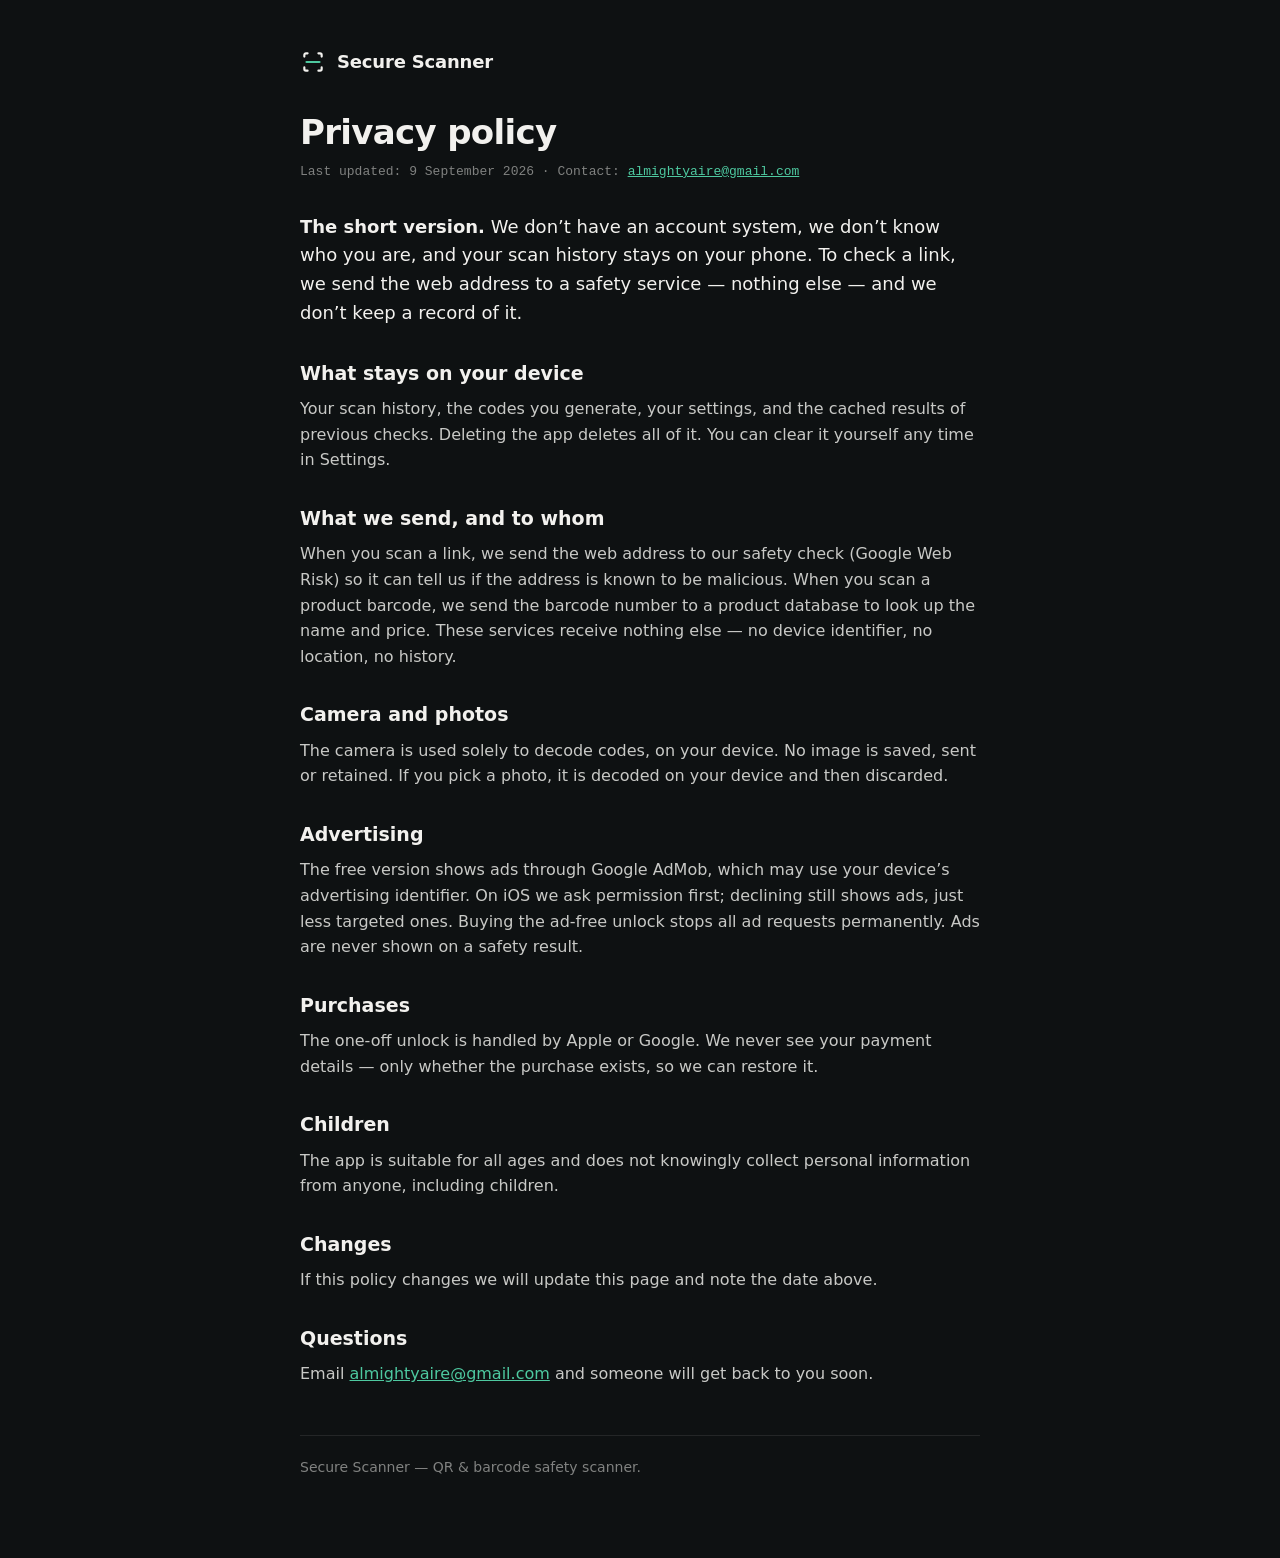
==== index.html @ 952aee45 "Add Secure Scanner privacy policy" ====
<!DOCTYPE html>
<html lang="en">
<head>
<meta charset="utf-8">
<meta name="viewport" content="width=device-width, initial-scale=1">
<title>Secure Scanner — Privacy Policy</title>
<meta name="description" content="Privacy policy for Secure Scanner, the QR & barcode safety scanner.">
<style>
  :root { color-scheme: dark; }
  * { margin: 0; padding: 0; box-sizing: border-box; }
  body {
    background: #0e1112; color: rgba(242,241,238,.82);
    font-family: 'DM Sans', -apple-system, BlinkMacSystemFont, system-ui, sans-serif;
    line-height: 1.6; padding: 48px 20px 80px; -webkit-font-smoothing: antialiased;
  }
  .wrap { max-width: 680px; margin: 0 auto; }
  .brand { display: flex; align-items: center; gap: 11px; margin-bottom: 36px; }
  .brand span { font-size: 18px; font-weight: 700; color: #f2f1ee; letter-spacing: -.01em; }
  h1 { font-size: 34px; line-height: 1.15; font-weight: 700; letter-spacing: -.02em; color: #f2f1ee; margin-bottom: 10px; }
  .meta { font-family: 'IBM Plex Mono', ui-monospace, monospace; font-size: 13px; color: rgba(242,241,238,.5); margin-bottom: 30px; }
  .lead { font-size: 18px; color: #f2f1ee; margin-bottom: 30px; }
  h2 { font-size: 19px; font-weight: 600; color: #f2f1ee; margin: 30px 0 8px; }
  p { font-size: 16px; margin-bottom: 6px; }
  a { color: #4ec9a0; }
  footer { margin-top: 48px; padding-top: 20px; border-top: 1px solid rgba(255,255,255,.09); font-size: 14px; color: rgba(242,241,238,.5); }
</style>
</head>
<body>
<div class="wrap">
  <div class="brand">
    <svg width="26" height="26" viewBox="0 0 24 24" fill="none" xmlns="http://www.w3.org/2000/svg" aria-hidden="true">
      <g stroke="#f2f1ee" stroke-width="2" stroke-linecap="round" stroke-linejoin="round">
        <path d="M7 4H5.5A1.5 1.5 0 0 0 4 5.5V7"/>
        <path d="M17 4h1.5A1.5 1.5 0 0 1 20 5.5V7"/>
        <path d="M7 20H5.5A1.5 1.5 0 0 1 4 18.5V17"/>
        <path d="M17 20h1.5A1.5 1.5 0 0 0 20 18.5V17"/>
      </g>
      <rect x="5" y="11" width="14" height="2" rx="1" fill="#4ec9a0"/>
    </svg>
    <span>Secure Scanner</span>
  </div>

  <h1>Privacy policy</h1>
  <div class="meta">Last updated: 9 September 2026 &middot; Contact: <a href="mailto:almightyaire@gmail.com">almightyaire@gmail.com</a></div>

  <p class="lead"><strong>The short version.</strong> We don’t have an account system, we don’t know who you are, and your scan history stays on your phone. To check a link, we send the web address to a safety service — nothing else — and we don’t keep a record of it.</p>

  <h2>What stays on your device</h2>
  <p>Your scan history, the codes you generate, your settings, and the cached results of previous checks. Deleting the app deletes all of it. You can clear it yourself any time in Settings.</p>

  <h2>What we send, and to whom</h2>
  <p>When you scan a link, we send the web address to our safety check (Google Web Risk) so it can tell us if the address is known to be malicious. When you scan a product barcode, we send the barcode number to a product database to look up the name and price. These services receive nothing else — no device identifier, no location, no history.</p>

  <h2>Camera and photos</h2>
  <p>The camera is used solely to decode codes, on your device. No image is saved, sent or retained. If you pick a photo, it is decoded on your device and then discarded.</p>

  <h2>Advertising</h2>
  <p>The free version shows ads through Google AdMob, which may use your device’s advertising identifier. On iOS we ask permission first; declining still shows ads, just less targeted ones. Buying the ad-free unlock stops all ad requests permanently. Ads are never shown on a safety result.</p>

  <h2>Purchases</h2>
  <p>The one-off unlock is handled by Apple or Google. We never see your payment details — only whether the purchase exists, so we can restore it.</p>

  <h2>Children</h2>
  <p>The app is suitable for all ages and does not knowingly collect personal information from anyone, including children.</p>

  <h2>Changes</h2>
  <p>If this policy changes we will update this page and note the date above.</p>

  <h2>Questions</h2>
  <p>Email <a href="mailto:almightyaire@gmail.com">almightyaire@gmail.com</a> and someone will get back to you soon.</p>

  <footer>Secure Scanner — QR &amp; barcode safety scanner.</footer>
</div>
</body>
</html>
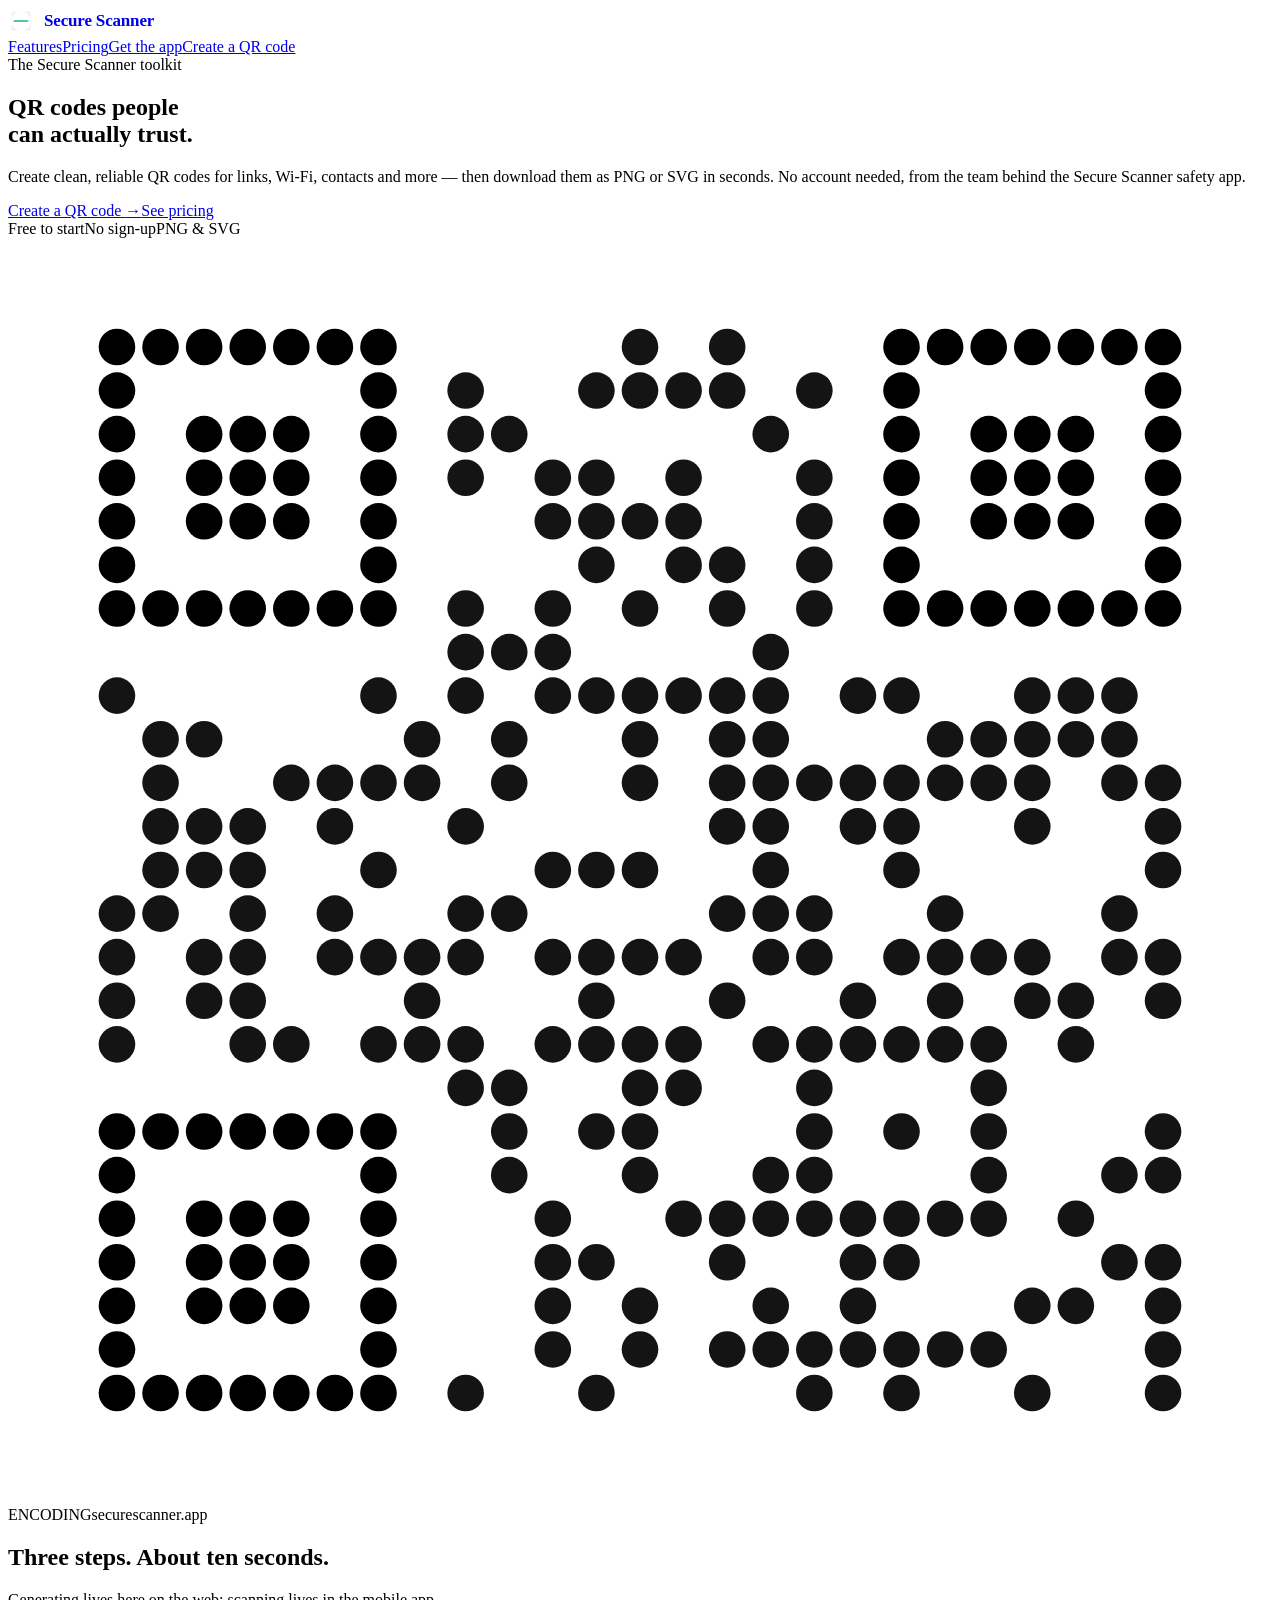
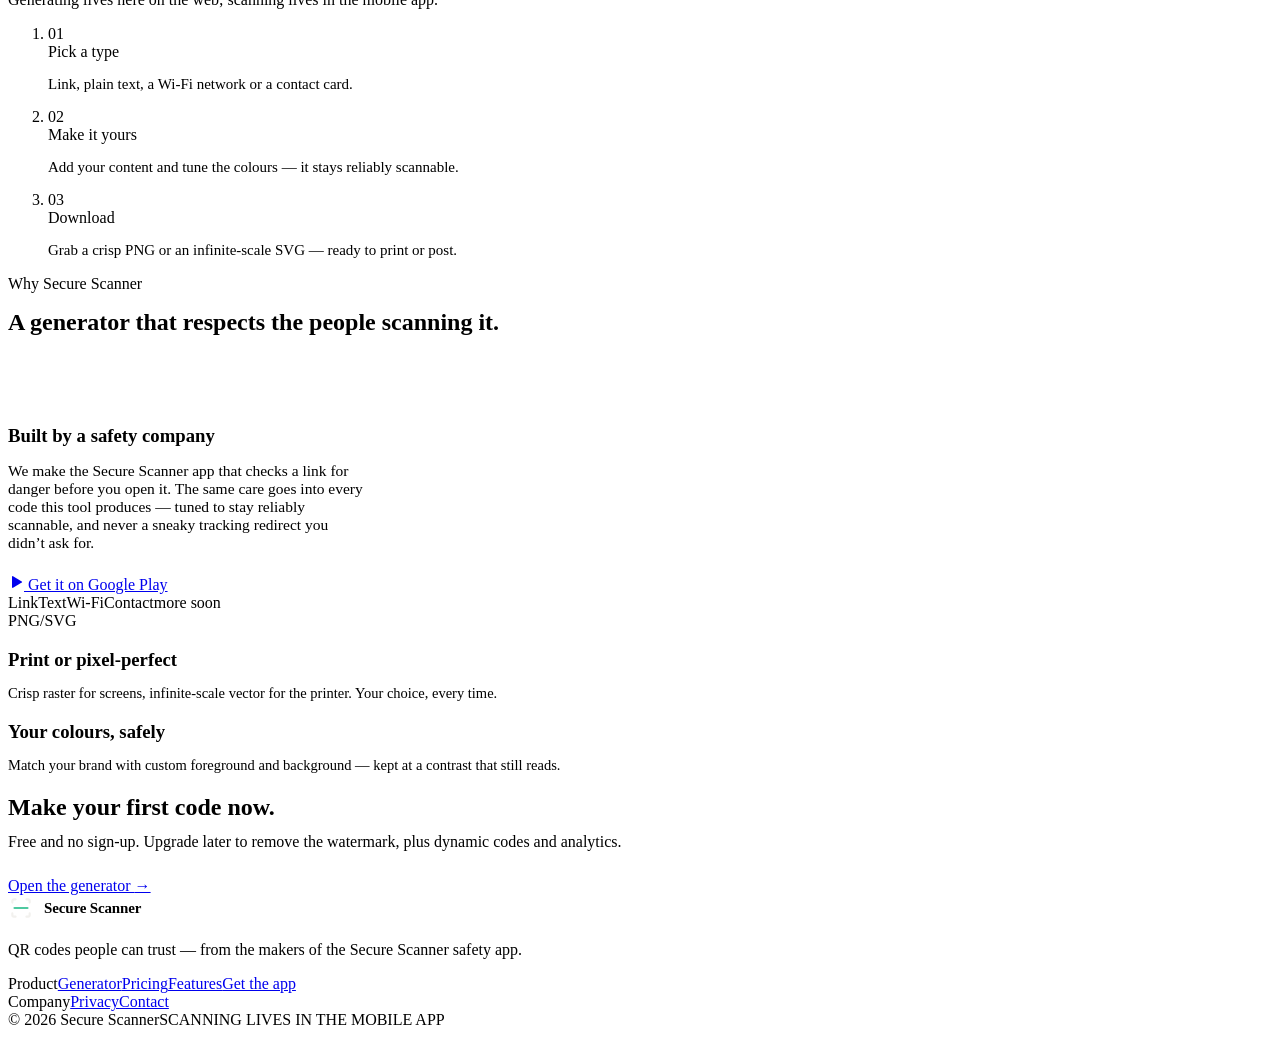
==== commit 18e9b7d7: "Publish full Secure Scanner website (static export) Replace the standalone privacy page with the com" ====
--- a/index.html
+++ b/index.html
@@ -1,75 +1 @@
-<!DOCTYPE html>
-<html lang="en">
-<head>
-<meta charset="utf-8">
-<meta name="viewport" content="width=device-width, initial-scale=1">
-<title>Secure Scanner — Privacy Policy</title>
-<meta name="description" content="Privacy policy for Secure Scanner, the QR & barcode safety scanner.">
-<style>
-  :root { color-scheme: dark; }
-  * { margin: 0; padding: 0; box-sizing: border-box; }
-  body {
-    background: #0e1112; color: rgba(242,241,238,.82);
-    font-family: 'DM Sans', -apple-system, BlinkMacSystemFont, system-ui, sans-serif;
-    line-height: 1.6; padding: 48px 20px 80px; -webkit-font-smoothing: antialiased;
-  }
-  .wrap { max-width: 680px; margin: 0 auto; }
-  .brand { display: flex; align-items: center; gap: 11px; margin-bottom: 36px; }
-  .brand span { font-size: 18px; font-weight: 700; color: #f2f1ee; letter-spacing: -.01em; }
-  h1 { font-size: 34px; line-height: 1.15; font-weight: 700; letter-spacing: -.02em; color: #f2f1ee; margin-bottom: 10px; }
-  .meta { font-family: 'IBM Plex Mono', ui-monospace, monospace; font-size: 13px; color: rgba(242,241,238,.5); margin-bottom: 30px; }
-  .lead { font-size: 18px; color: #f2f1ee; margin-bottom: 30px; }
-  h2 { font-size: 19px; font-weight: 600; color: #f2f1ee; margin: 30px 0 8px; }
-  p { font-size: 16px; margin-bottom: 6px; }
-  a { color: #4ec9a0; }
-  footer { margin-top: 48px; padding-top: 20px; border-top: 1px solid rgba(255,255,255,.09); font-size: 14px; color: rgba(242,241,238,.5); }
-</style>
-</head>
-<body>
-<div class="wrap">
-  <div class="brand">
-    <svg width="26" height="26" viewBox="0 0 24 24" fill="none" xmlns="http://www.w3.org/2000/svg" aria-hidden="true">
-      <g stroke="#f2f1ee" stroke-width="2" stroke-linecap="round" stroke-linejoin="round">
-        <path d="M7 4H5.5A1.5 1.5 0 0 0 4 5.5V7"/>
-        <path d="M17 4h1.5A1.5 1.5 0 0 1 20 5.5V7"/>
-        <path d="M7 20H5.5A1.5 1.5 0 0 1 4 18.5V17"/>
-        <path d="M17 20h1.5A1.5 1.5 0 0 0 20 18.5V17"/>
-      </g>
-      <rect x="5" y="11" width="14" height="2" rx="1" fill="#4ec9a0"/>
-    </svg>
-    <span>Secure Scanner</span>
-  </div>
-
-  <h1>Privacy policy</h1>
-  <div class="meta">Last updated: 9 September 2026 &middot; Contact: <a href="mailto:almightyaire@gmail.com">almightyaire@gmail.com</a></div>
-
-  <p class="lead"><strong>The short version.</strong> We don’t have an account system, we don’t know who you are, and your scan history stays on your phone. To check a link, we send the web address to a safety service — nothing else — and we don’t keep a record of it.</p>
-
-  <h2>What stays on your device</h2>
-  <p>Your scan history, the codes you generate, your settings, and the cached results of previous checks. Deleting the app deletes all of it. You can clear it yourself any time in Settings.</p>
-
-  <h2>What we send, and to whom</h2>
-  <p>When you scan a link, we send the web address to our safety check (Google Web Risk) so it can tell us if the address is known to be malicious. When you scan a product barcode, we send the barcode number to a product database to look up the name and price. These services receive nothing else — no device identifier, no location, no history.</p>
-
-  <h2>Camera and photos</h2>
-  <p>The camera is used solely to decode codes, on your device. No image is saved, sent or retained. If you pick a photo, it is decoded on your device and then discarded.</p>
-
-  <h2>Advertising</h2>
-  <p>The free version shows ads through Google AdMob, which may use your device’s advertising identifier. On iOS we ask permission first; declining still shows ads, just less targeted ones. Buying the ad-free unlock stops all ad requests permanently. Ads are never shown on a safety result.</p>
-
-  <h2>Purchases</h2>
-  <p>The one-off unlock is handled by Apple or Google. We never see your payment details — only whether the purchase exists, so we can restore it.</p>
-
-  <h2>Children</h2>
-  <p>The app is suitable for all ages and does not knowingly collect personal information from anyone, including children.</p>
-
-  <h2>Changes</h2>
-  <p>If this policy changes we will update this page and note the date above.</p>
-
-  <h2>Questions</h2>
-  <p>Email <a href="mailto:almightyaire@gmail.com">almightyaire@gmail.com</a> and someone will get back to you soon.</p>
-
-  <footer>Secure Scanner — QR &amp; barcode safety scanner.</footer>
-</div>
-</body>
-</html>
+<!DOCTYPE html><html lang="en" class="__variable_d3e2f3 __variable_ab2e12"><head><meta charSet="utf-8"/><meta name="viewport" content="width=device-width, initial-scale=1"/><link rel="stylesheet" href="/secure-scanner-privacy/_next/static/css/2fc686698ecc63a4.css" data-precedence="next"/><link rel="preload" as="script" fetchPriority="low" href="/secure-scanner-privacy/_next/static/chunks/webpack-8c12ec873137ebea.js"/><script src="/secure-scanner-privacy/_next/static/chunks/fd9d1056-5d0c434f4506d830.js" async=""></script><script src="/secure-scanner-privacy/_next/static/chunks/117-f3355f0479c23cf0.js" async=""></script><script src="/secure-scanner-privacy/_next/static/chunks/main-app-33239a7c46a7ca48.js" async=""></script><script src="/secure-scanner-privacy/_next/static/chunks/972-54ccbdcd9de72f52.js" async=""></script><script src="/secure-scanner-privacy/_next/static/chunks/819-8233069b095821a0.js" async=""></script><script src="/secure-scanner-privacy/_next/static/chunks/app/page-3e3e8247bf58218a.js" async=""></script><meta name="theme-color" content="#0e1112"/><title>Secure Scanner — QR codes people can trust</title><meta name="description" content="Create QR codes for links, Wi-Fi, contacts and more. Download as PNG or SVG. From the makers of the Secure Scanner safety app."/><meta property="og:title" content="Secure Scanner — QR code generator"/><meta property="og:description" content="Create clean, reliable QR codes in seconds. PNG &amp; SVG downloads."/><meta property="og:url" content="https://securescanner.app/"/><meta property="og:type" content="website"/><meta name="twitter:card" content="summary_large_image"/><meta name="twitter:title" content="Secure Scanner — QR code generator"/><meta name="twitter:description" content="Create clean, reliable QR codes in seconds. PNG &amp; SVG downloads."/><script src="/secure-scanner-privacy/_next/static/chunks/polyfills-42372ed130431b0a.js" noModule=""></script></head><body><header class="site-header"><div class="container site-header__bar"><a aria-label="Secure Scanner home" href="/secure-scanner-privacy/"><span style="display:inline-flex;align-items:center;gap:10px"><svg width="26" height="26" viewBox="0 0 24 24" fill="none" xmlns="http://www.w3.org/2000/svg" aria-hidden="true"><g stroke="#f2f1ee" stroke-width="2" stroke-linecap="round" stroke-linejoin="round"><path d="M7 4H5.5A1.5 1.5 0 0 0 4 5.5V7"></path><path d="M17 4h1.5A1.5 1.5 0 0 1 20 5.5V7"></path><path d="M7 20H5.5A1.5 1.5 0 0 1 4 18.5V17"></path><path d="M17 20h1.5A1.5 1.5 0 0 0 20 18.5V17"></path></g><rect x="5" y="11" width="14" height="2" rx="1" fill="#4ec9a0"></rect></svg><span style="font-size:17px;font-weight:700;letter-spacing:-0.01em;color:var(--text)">Secure Scanner</span></span></a><nav class="site-header__nav"><a class="nav-link" href="/secure-scanner-privacy/#features">Features</a><a class="nav-link" href="/secure-scanner-privacy/pricing/">Pricing</a><a class="nav-link" href="https://play.google.com/store/apps/details?id=app.securescanner&amp;referrer=utm_source%3Dwebsite%26utm_medium%3Dcta" target="_blank" rel="noreferrer">Get the app</a><a class="btn btn-primary site-header__cta" href="/secure-scanner-privacy/generate/">Create a QR code</a></nav></div></header><section class="hero"><div class="container hero__grid"><div class="hero__copy"><span class="kicker-line rise rise-1">The Secure Scanner toolkit</span><h1 class="display rise rise-2" style="margin:20px 0 20px">QR codes people<br/>can actually trust.</h1><p class="lead rise rise-3">Create clean, reliable QR codes for links, Wi-Fi, contacts and more — then download them as PNG or SVG in seconds. No account needed, from the team behind the Secure Scanner safety app.</p><div class="hero__cta rise rise-4"><a class="btn btn-primary btn-lg" href="/secure-scanner-privacy/generate/">Create a QR code <span class="btn-arrow">→</span></a><a class="btn btn-ghost btn-lg" href="/secure-scanner-privacy/pricing/">See pricing</a></div><div class="hero__trust rise rise-5"><span class="chip"><span class="dot"></span>Free to start</span><span class="chip"><span class="dot"></span>No sign-up</span><span class="chip"><span class="dot"></span>PNG &amp; SVG</span></div></div><div class="hero__art rise rise-3"><div class="hero-qr" aria-hidden="true"><div class="hero-qr__frame"><svg class="hero-qr__svg" viewBox="0 0 29 29" role="img" aria-label="A Secure Scanner QR code"><rect x="2.08" y="2.08" width="0.84" height="0.84" rx="0.5" fill="var(--accent)" opacity="1"></rect><rect x="3.08" y="2.08" width="0.84" height="0.84" rx="0.5" fill="var(--accent)" opacity="1"></rect><rect x="4.08" y="2.08" width="0.84" height="0.84" rx="0.5" fill="var(--accent)" opacity="1"></rect><rect x="5.08" y="2.08" width="0.84" height="0.84" rx="0.5" fill="var(--accent)" opacity="1"></rect><rect x="6.08" y="2.08" width="0.84" height="0.84" rx="0.5" fill="var(--accent)" opacity="1"></rect><rect x="7.08" y="2.08" width="0.84" height="0.84" rx="0.5" fill="var(--accent)" opacity="1"></rect><rect x="8.08" y="2.08" width="0.84" height="0.84" rx="0.5" fill="var(--accent)" opacity="1"></rect><rect x="14.08" y="2.08" width="0.84" height="0.84" rx="0.5" fill="var(--text)" opacity="0.92"></rect><rect x="16.08" y="2.08" width="0.84" height="0.84" rx="0.5" fill="var(--text)" opacity="0.92"></rect><rect x="20.08" y="2.08" width="0.84" height="0.84" rx="0.5" fill="var(--accent)" opacity="1"></rect><rect x="21.08" y="2.08" width="0.84" height="0.84" rx="0.5" fill="var(--accent)" opacity="1"></rect><rect x="22.08" y="2.08" width="0.84" height="0.84" rx="0.5" fill="var(--accent)" opacity="1"></rect><rect x="23.08" y="2.08" width="0.84" height="0.84" rx="0.5" fill="var(--accent)" opacity="1"></rect><rect x="24.08" y="2.08" width="0.84" height="0.84" rx="0.5" fill="var(--accent)" opacity="1"></rect><rect x="25.08" y="2.08" width="0.84" height="0.84" rx="0.5" fill="var(--accent)" opacity="1"></rect><rect x="26.08" y="2.08" width="0.84" height="0.84" rx="0.5" fill="var(--accent)" opacity="1"></rect><rect x="2.08" y="3.08" width="0.84" height="0.84" rx="0.5" fill="var(--accent)" opacity="1"></rect><rect x="8.08" y="3.08" width="0.84" height="0.84" rx="0.5" fill="var(--accent)" opacity="1"></rect><rect x="10.08" y="3.08" width="0.84" height="0.84" rx="0.5" fill="var(--text)" opacity="0.92"></rect><rect x="13.08" y="3.08" width="0.84" height="0.84" rx="0.5" fill="var(--text)" opacity="0.92"></rect><rect x="14.08" y="3.08" width="0.84" height="0.84" rx="0.5" fill="var(--text)" opacity="0.92"></rect><rect x="15.08" y="3.08" width="0.84" height="0.84" rx="0.5" fill="var(--text)" opacity="0.92"></rect><rect x="16.08" y="3.08" width="0.84" height="0.84" rx="0.5" fill="var(--text)" opacity="0.92"></rect><rect x="18.08" y="3.08" width="0.84" height="0.84" rx="0.5" fill="var(--text)" opacity="0.92"></rect><rect x="20.08" y="3.08" width="0.84" height="0.84" rx="0.5" fill="var(--accent)" opacity="1"></rect><rect x="26.08" y="3.08" width="0.84" height="0.84" rx="0.5" fill="var(--accent)" opacity="1"></rect><rect x="2.08" y="4.08" width="0.84" height="0.84" rx="0.5" fill="var(--accent)" opacity="1"></rect><rect x="4.08" y="4.08" width="0.84" height="0.84" rx="0.5" fill="var(--accent)" opacity="1"></rect><rect x="5.08" y="4.08" width="0.84" height="0.84" rx="0.5" fill="var(--accent)" opacity="1"></rect><rect x="6.08" y="4.08" width="0.84" height="0.84" rx="0.5" fill="var(--accent)" opacity="1"></rect><rect x="8.08" y="4.08" width="0.84" height="0.84" rx="0.5" fill="var(--accent)" opacity="1"></rect><rect x="10.08" y="4.08" width="0.84" height="0.84" rx="0.5" fill="var(--text)" opacity="0.92"></rect><rect x="11.08" y="4.08" width="0.84" height="0.84" rx="0.5" fill="var(--text)" opacity="0.92"></rect><rect x="17.08" y="4.08" width="0.84" height="0.84" rx="0.5" fill="var(--text)" opacity="0.92"></rect><rect x="20.08" y="4.08" width="0.84" height="0.84" rx="0.5" fill="var(--accent)" opacity="1"></rect><rect x="22.08" y="4.08" width="0.84" height="0.84" rx="0.5" fill="var(--accent)" opacity="1"></rect><rect x="23.08" y="4.08" width="0.84" height="0.84" rx="0.5" fill="var(--accent)" opacity="1"></rect><rect x="24.08" y="4.08" width="0.84" height="0.84" rx="0.5" fill="var(--accent)" opacity="1"></rect><rect x="26.08" y="4.08" width="0.84" height="0.84" rx="0.5" fill="var(--accent)" opacity="1"></rect><rect x="2.08" y="5.08" width="0.84" height="0.84" rx="0.5" fill="var(--accent)" opacity="1"></rect><rect x="4.08" y="5.08" width="0.84" height="0.84" rx="0.5" fill="var(--accent)" opacity="1"></rect><rect x="5.08" y="5.08" width="0.84" height="0.84" rx="0.5" fill="var(--accent)" opacity="1"></rect><rect x="6.08" y="5.08" width="0.84" height="0.84" rx="0.5" fill="var(--accent)" opacity="1"></rect><rect x="8.08" y="5.08" width="0.84" height="0.84" rx="0.5" fill="var(--accent)" opacity="1"></rect><rect x="10.08" y="5.08" width="0.84" height="0.84" rx="0.5" fill="var(--text)" opacity="0.92"></rect><rect x="12.08" y="5.08" width="0.84" height="0.84" rx="0.5" fill="var(--text)" opacity="0.92"></rect><rect x="13.08" y="5.08" width="0.84" height="0.84" rx="0.5" fill="var(--text)" opacity="0.92"></rect><rect x="15.08" y="5.08" width="0.84" height="0.84" rx="0.5" fill="var(--text)" opacity="0.92"></rect><rect x="18.08" y="5.08" width="0.84" height="0.84" rx="0.5" fill="var(--text)" opacity="0.92"></rect><rect x="20.08" y="5.08" width="0.84" height="0.84" rx="0.5" fill="var(--accent)" opacity="1"></rect><rect x="22.08" y="5.08" width="0.84" height="0.84" rx="0.5" fill="var(--accent)" opacity="1"></rect><rect x="23.08" y="5.08" width="0.84" height="0.84" rx="0.5" fill="var(--accent)" opacity="1"></rect><rect x="24.08" y="5.08" width="0.84" height="0.84" rx="0.5" fill="var(--accent)" opacity="1"></rect><rect x="26.08" y="5.08" width="0.84" height="0.84" rx="0.5" fill="var(--accent)" opacity="1"></rect><rect x="2.08" y="6.08" width="0.84" height="0.84" rx="0.5" fill="var(--accent)" opacity="1"></rect><rect x="4.08" y="6.08" width="0.84" height="0.84" rx="0.5" fill="var(--accent)" opacity="1"></rect><rect x="5.08" y="6.08" width="0.84" height="0.84" rx="0.5" fill="var(--accent)" opacity="1"></rect><rect x="6.08" y="6.08" width="0.84" height="0.84" rx="0.5" fill="var(--accent)" opacity="1"></rect><rect x="8.08" y="6.08" width="0.84" height="0.84" rx="0.5" fill="var(--accent)" opacity="1"></rect><rect x="12.08" y="6.08" width="0.84" height="0.84" rx="0.5" fill="var(--text)" opacity="0.92"></rect><rect x="13.08" y="6.08" width="0.84" height="0.84" rx="0.5" fill="var(--text)" opacity="0.92"></rect><rect x="14.08" y="6.08" width="0.84" height="0.84" rx="0.5" fill="var(--text)" opacity="0.92"></rect><rect x="15.08" y="6.08" width="0.84" height="0.84" rx="0.5" fill="var(--text)" opacity="0.92"></rect><rect x="18.08" y="6.08" width="0.84" height="0.84" rx="0.5" fill="var(--text)" opacity="0.92"></rect><rect x="20.08" y="6.08" width="0.84" height="0.84" rx="0.5" fill="var(--accent)" opacity="1"></rect><rect x="22.08" y="6.08" width="0.84" height="0.84" rx="0.5" fill="var(--accent)" opacity="1"></rect><rect x="23.08" y="6.08" width="0.84" height="0.84" rx="0.5" fill="var(--accent)" opacity="1"></rect><rect x="24.08" y="6.08" width="0.84" height="0.84" rx="0.5" fill="var(--accent)" opacity="1"></rect><rect x="26.08" y="6.08" width="0.84" height="0.84" rx="0.5" fill="var(--accent)" opacity="1"></rect><rect x="2.08" y="7.08" width="0.84" height="0.84" rx="0.5" fill="var(--accent)" opacity="1"></rect><rect x="8.08" y="7.08" width="0.84" height="0.84" rx="0.5" fill="var(--accent)" opacity="1"></rect><rect x="13.08" y="7.08" width="0.84" height="0.84" rx="0.5" fill="var(--text)" opacity="0.92"></rect><rect x="15.08" y="7.08" width="0.84" height="0.84" rx="0.5" fill="var(--text)" opacity="0.92"></rect><rect x="16.08" y="7.08" width="0.84" height="0.84" rx="0.5" fill="var(--text)" opacity="0.92"></rect><rect x="18.08" y="7.08" width="0.84" height="0.84" rx="0.5" fill="var(--text)" opacity="0.92"></rect><rect x="20.08" y="7.08" width="0.84" height="0.84" rx="0.5" fill="var(--accent)" opacity="1"></rect><rect x="26.08" y="7.08" width="0.84" height="0.84" rx="0.5" fill="var(--accent)" opacity="1"></rect><rect x="2.08" y="8.08" width="0.84" height="0.84" rx="0.5" fill="var(--accent)" opacity="1"></rect><rect x="3.08" y="8.08" width="0.84" height="0.84" rx="0.5" fill="var(--accent)" opacity="1"></rect><rect x="4.08" y="8.08" width="0.84" height="0.84" rx="0.5" fill="var(--accent)" opacity="1"></rect><rect x="5.08" y="8.08" width="0.84" height="0.84" rx="0.5" fill="var(--accent)" opacity="1"></rect><rect x="6.08" y="8.08" width="0.84" height="0.84" rx="0.5" fill="var(--accent)" opacity="1"></rect><rect x="7.08" y="8.08" width="0.84" height="0.84" rx="0.5" fill="var(--accent)" opacity="1"></rect><rect x="8.08" y="8.08" width="0.84" height="0.84" rx="0.5" fill="var(--accent)" opacity="1"></rect><rect x="10.08" y="8.08" width="0.84" height="0.84" rx="0.5" fill="var(--text)" opacity="0.92"></rect><rect x="12.08" y="8.08" width="0.84" height="0.84" rx="0.5" fill="var(--text)" opacity="0.92"></rect><rect x="14.08" y="8.08" width="0.84" height="0.84" rx="0.5" fill="var(--text)" opacity="0.92"></rect><rect x="16.08" y="8.08" width="0.84" height="0.84" rx="0.5" fill="var(--text)" opacity="0.92"></rect><rect x="18.08" y="8.08" width="0.84" height="0.84" rx="0.5" fill="var(--text)" opacity="0.92"></rect><rect x="20.08" y="8.08" width="0.84" height="0.84" rx="0.5" fill="var(--accent)" opacity="1"></rect><rect x="21.08" y="8.08" width="0.84" height="0.84" rx="0.5" fill="var(--accent)" opacity="1"></rect><rect x="22.08" y="8.08" width="0.84" height="0.84" rx="0.5" fill="var(--accent)" opacity="1"></rect><rect x="23.08" y="8.08" width="0.84" height="0.84" rx="0.5" fill="var(--accent)" opacity="1"></rect><rect x="24.08" y="8.08" width="0.84" height="0.84" rx="0.5" fill="var(--accent)" opacity="1"></rect><rect x="25.08" y="8.08" width="0.84" height="0.84" rx="0.5" fill="var(--accent)" opacity="1"></rect><rect x="26.08" y="8.08" width="0.84" height="0.84" rx="0.5" fill="var(--accent)" opacity="1"></rect><rect x="10.08" y="9.08" width="0.84" height="0.84" rx="0.5" fill="var(--text)" opacity="0.92"></rect><rect x="11.08" y="9.08" width="0.84" height="0.84" rx="0.5" fill="var(--text)" opacity="0.92"></rect><rect x="12.08" y="9.08" width="0.84" height="0.84" rx="0.5" fill="var(--text)" opacity="0.92"></rect><rect x="17.08" y="9.08" width="0.84" height="0.84" rx="0.5" fill="var(--text)" opacity="0.92"></rect><rect x="2.08" y="10.08" width="0.84" height="0.84" rx="0.5" fill="var(--text)" opacity="0.92"></rect><rect x="8.08" y="10.08" width="0.84" height="0.84" rx="0.5" fill="var(--text)" opacity="0.92"></rect><rect x="10.08" y="10.08" width="0.84" height="0.84" rx="0.5" fill="var(--text)" opacity="0.92"></rect><rect x="12.08" y="10.08" width="0.84" height="0.84" rx="0.5" fill="var(--text)" opacity="0.92"></rect><rect x="13.08" y="10.08" width="0.84" height="0.84" rx="0.5" fill="var(--text)" opacity="0.92"></rect><rect x="14.08" y="10.08" width="0.84" height="0.84" rx="0.5" fill="var(--text)" opacity="0.92"></rect><rect x="15.08" y="10.08" width="0.84" height="0.84" rx="0.5" fill="var(--text)" opacity="0.92"></rect><rect x="16.08" y="10.08" width="0.84" height="0.84" rx="0.5" fill="var(--text)" opacity="0.92"></rect><rect x="17.08" y="10.08" width="0.84" height="0.84" rx="0.5" fill="var(--text)" opacity="0.92"></rect><rect x="19.08" y="10.08" width="0.84" height="0.84" rx="0.5" fill="var(--text)" opacity="0.92"></rect><rect x="20.08" y="10.08" width="0.84" height="0.84" rx="0.5" fill="var(--text)" opacity="0.92"></rect><rect x="23.08" y="10.08" width="0.84" height="0.84" rx="0.5" fill="var(--text)" opacity="0.92"></rect><rect x="24.08" y="10.08" width="0.84" height="0.84" rx="0.5" fill="var(--text)" opacity="0.92"></rect><rect x="25.08" y="10.08" width="0.84" height="0.84" rx="0.5" fill="var(--text)" opacity="0.92"></rect><rect x="3.08" y="11.08" width="0.84" height="0.84" rx="0.5" fill="var(--text)" opacity="0.92"></rect><rect x="4.08" y="11.08" width="0.84" height="0.84" rx="0.5" fill="var(--text)" opacity="0.92"></rect><rect x="9.08" y="11.08" width="0.84" height="0.84" rx="0.5" fill="var(--text)" opacity="0.92"></rect><rect x="11.08" y="11.08" width="0.84" height="0.84" rx="0.5" fill="var(--text)" opacity="0.92"></rect><rect x="14.08" y="11.08" width="0.84" height="0.84" rx="0.5" fill="var(--text)" opacity="0.92"></rect><rect x="16.08" y="11.08" width="0.84" height="0.84" rx="0.5" fill="var(--text)" opacity="0.92"></rect><rect x="17.08" y="11.08" width="0.84" height="0.84" rx="0.5" fill="var(--text)" opacity="0.92"></rect><rect x="21.08" y="11.08" width="0.84" height="0.84" rx="0.5" fill="var(--text)" opacity="0.92"></rect><rect x="22.08" y="11.08" width="0.84" height="0.84" rx="0.5" fill="var(--text)" opacity="0.92"></rect><rect x="23.08" y="11.08" width="0.84" height="0.84" rx="0.5" fill="var(--text)" opacity="0.92"></rect><rect x="24.08" y="11.08" width="0.84" height="0.84" rx="0.5" fill="var(--text)" opacity="0.92"></rect><rect x="25.08" y="11.08" width="0.84" height="0.84" rx="0.5" fill="var(--text)" opacity="0.92"></rect><rect x="3.08" y="12.08" width="0.84" height="0.84" rx="0.5" fill="var(--text)" opacity="0.92"></rect><rect x="6.08" y="12.08" width="0.84" height="0.84" rx="0.5" fill="var(--text)" opacity="0.92"></rect><rect x="7.08" y="12.08" width="0.84" height="0.84" rx="0.5" fill="var(--text)" opacity="0.92"></rect><rect x="8.08" y="12.08" width="0.84" height="0.84" rx="0.5" fill="var(--text)" opacity="0.92"></rect><rect x="9.08" y="12.08" width="0.84" height="0.84" rx="0.5" fill="var(--text)" opacity="0.92"></rect><rect x="11.08" y="12.08" width="0.84" height="0.84" rx="0.5" fill="var(--text)" opacity="0.92"></rect><rect x="14.08" y="12.08" width="0.84" height="0.84" rx="0.5" fill="var(--text)" opacity="0.92"></rect><rect x="16.08" y="12.08" width="0.84" height="0.84" rx="0.5" fill="var(--text)" opacity="0.92"></rect><rect x="17.08" y="12.08" width="0.84" height="0.84" rx="0.5" fill="var(--text)" opacity="0.92"></rect><rect x="18.08" y="12.08" width="0.84" height="0.84" rx="0.5" fill="var(--text)" opacity="0.92"></rect><rect x="19.08" y="12.08" width="0.84" height="0.84" rx="0.5" fill="var(--text)" opacity="0.92"></rect><rect x="20.08" y="12.08" width="0.84" height="0.84" rx="0.5" fill="var(--text)" opacity="0.92"></rect><rect x="21.08" y="12.08" width="0.84" height="0.84" rx="0.5" fill="var(--text)" opacity="0.92"></rect><rect x="22.08" y="12.08" width="0.84" height="0.84" rx="0.5" fill="var(--text)" opacity="0.92"></rect><rect x="23.08" y="12.08" width="0.84" height="0.84" rx="0.5" fill="var(--text)" opacity="0.92"></rect><rect x="25.08" y="12.08" width="0.84" height="0.84" rx="0.5" fill="var(--text)" opacity="0.92"></rect><rect x="26.08" y="12.08" width="0.84" height="0.84" rx="0.5" fill="var(--text)" opacity="0.92"></rect><rect x="3.08" y="13.08" width="0.84" height="0.84" rx="0.5" fill="var(--text)" opacity="0.92"></rect><rect x="4.08" y="13.08" width="0.84" height="0.84" rx="0.5" fill="var(--text)" opacity="0.92"></rect><rect x="5.08" y="13.08" width="0.84" height="0.84" rx="0.5" fill="var(--text)" opacity="0.92"></rect><rect x="7.08" y="13.08" width="0.84" height="0.84" rx="0.5" fill="var(--text)" opacity="0.92"></rect><rect x="10.08" y="13.08" width="0.84" height="0.84" rx="0.5" fill="var(--text)" opacity="0.92"></rect><rect x="16.08" y="13.08" width="0.84" height="0.84" rx="0.5" fill="var(--text)" opacity="0.92"></rect><rect x="17.08" y="13.08" width="0.84" height="0.84" rx="0.5" fill="var(--text)" opacity="0.92"></rect><rect x="19.08" y="13.08" width="0.84" height="0.84" rx="0.5" fill="var(--text)" opacity="0.92"></rect><rect x="20.08" y="13.08" width="0.84" height="0.84" rx="0.5" fill="var(--text)" opacity="0.92"></rect><rect x="23.08" y="13.08" width="0.84" height="0.84" rx="0.5" fill="var(--text)" opacity="0.92"></rect><rect x="26.08" y="13.08" width="0.84" height="0.84" rx="0.5" fill="var(--text)" opacity="0.92"></rect><rect x="3.08" y="14.08" width="0.84" height="0.84" rx="0.5" fill="var(--text)" opacity="0.92"></rect><rect x="4.08" y="14.08" width="0.84" height="0.84" rx="0.5" fill="var(--text)" opacity="0.92"></rect><rect x="5.08" y="14.08" width="0.84" height="0.84" rx="0.5" fill="var(--text)" opacity="0.92"></rect><rect x="8.08" y="14.08" width="0.84" height="0.84" rx="0.5" fill="var(--text)" opacity="0.92"></rect><rect x="12.08" y="14.08" width="0.84" height="0.84" rx="0.5" fill="var(--text)" opacity="0.92"></rect><rect x="13.08" y="14.08" width="0.84" height="0.84" rx="0.5" fill="var(--text)" opacity="0.92"></rect><rect x="14.08" y="14.08" width="0.84" height="0.84" rx="0.5" fill="var(--text)" opacity="0.92"></rect><rect x="17.08" y="14.08" width="0.84" height="0.84" rx="0.5" fill="var(--text)" opacity="0.92"></rect><rect x="20.08" y="14.08" width="0.84" height="0.84" rx="0.5" fill="var(--text)" opacity="0.92"></rect><rect x="26.08" y="14.08" width="0.84" height="0.84" rx="0.5" fill="var(--text)" opacity="0.92"></rect><rect x="2.08" y="15.08" width="0.84" height="0.84" rx="0.5" fill="var(--text)" opacity="0.92"></rect><rect x="3.08" y="15.08" width="0.84" height="0.84" rx="0.5" fill="var(--text)" opacity="0.92"></rect><rect x="5.08" y="15.08" width="0.84" height="0.84" rx="0.5" fill="var(--text)" opacity="0.92"></rect><rect x="7.08" y="15.08" width="0.84" height="0.84" rx="0.5" fill="var(--text)" opacity="0.92"></rect><rect x="10.08" y="15.08" width="0.84" height="0.84" rx="0.5" fill="var(--text)" opacity="0.92"></rect><rect x="11.08" y="15.08" width="0.84" height="0.84" rx="0.5" fill="var(--text)" opacity="0.92"></rect><rect x="16.08" y="15.08" width="0.84" height="0.84" rx="0.5" fill="var(--text)" opacity="0.92"></rect><rect x="17.08" y="15.08" width="0.84" height="0.84" rx="0.5" fill="var(--text)" opacity="0.92"></rect><rect x="18.08" y="15.08" width="0.84" height="0.84" rx="0.5" fill="var(--text)" opacity="0.92"></rect><rect x="21.08" y="15.08" width="0.84" height="0.84" rx="0.5" fill="var(--text)" opacity="0.92"></rect><rect x="25.08" y="15.08" width="0.84" height="0.84" rx="0.5" fill="var(--text)" opacity="0.92"></rect><rect x="2.08" y="16.08" width="0.84" height="0.84" rx="0.5" fill="var(--text)" opacity="0.92"></rect><rect x="4.08" y="16.08" width="0.84" height="0.84" rx="0.5" fill="var(--text)" opacity="0.92"></rect><rect x="5.08" y="16.08" width="0.84" height="0.84" rx="0.5" fill="var(--text)" opacity="0.92"></rect><rect x="7.08" y="16.08" width="0.84" height="0.84" rx="0.5" fill="var(--text)" opacity="0.92"></rect><rect x="8.08" y="16.08" width="0.84" height="0.84" rx="0.5" fill="var(--text)" opacity="0.92"></rect><rect x="9.08" y="16.08" width="0.84" height="0.84" rx="0.5" fill="var(--text)" opacity="0.92"></rect><rect x="10.08" y="16.08" width="0.84" height="0.84" rx="0.5" fill="var(--text)" opacity="0.92"></rect><rect x="12.08" y="16.08" width="0.84" height="0.84" rx="0.5" fill="var(--text)" opacity="0.92"></rect><rect x="13.08" y="16.08" width="0.84" height="0.84" rx="0.5" fill="var(--text)" opacity="0.92"></rect><rect x="14.08" y="16.08" width="0.84" height="0.84" rx="0.5" fill="var(--text)" opacity="0.92"></rect><rect x="15.08" y="16.08" width="0.84" height="0.84" rx="0.5" fill="var(--text)" opacity="0.92"></rect><rect x="17.08" y="16.08" width="0.84" height="0.84" rx="0.5" fill="var(--text)" opacity="0.92"></rect><rect x="18.08" y="16.08" width="0.84" height="0.84" rx="0.5" fill="var(--text)" opacity="0.92"></rect><rect x="20.08" y="16.08" width="0.84" height="0.84" rx="0.5" fill="var(--text)" opacity="0.92"></rect><rect x="21.08" y="16.08" width="0.84" height="0.84" rx="0.5" fill="var(--text)" opacity="0.92"></rect><rect x="22.08" y="16.08" width="0.84" height="0.84" rx="0.5" fill="var(--text)" opacity="0.92"></rect><rect x="23.08" y="16.08" width="0.84" height="0.84" rx="0.5" fill="var(--text)" opacity="0.92"></rect><rect x="25.08" y="16.08" width="0.84" height="0.84" rx="0.5" fill="var(--text)" opacity="0.92"></rect><rect x="26.08" y="16.08" width="0.84" height="0.84" rx="0.5" fill="var(--text)" opacity="0.92"></rect><rect x="2.08" y="17.08" width="0.84" height="0.84" rx="0.5" fill="var(--text)" opacity="0.92"></rect><rect x="4.08" y="17.08" width="0.84" height="0.84" rx="0.5" fill="var(--text)" opacity="0.92"></rect><rect x="5.08" y="17.08" width="0.84" height="0.84" rx="0.5" fill="var(--text)" opacity="0.92"></rect><rect x="9.08" y="17.08" width="0.84" height="0.84" rx="0.5" fill="var(--text)" opacity="0.92"></rect><rect x="13.08" y="17.08" width="0.84" height="0.84" rx="0.5" fill="var(--text)" opacity="0.92"></rect><rect x="16.08" y="17.08" width="0.84" height="0.84" rx="0.5" fill="var(--text)" opacity="0.92"></rect><rect x="19.08" y="17.08" width="0.84" height="0.84" rx="0.5" fill="var(--text)" opacity="0.92"></rect><rect x="21.08" y="17.08" width="0.84" height="0.84" rx="0.5" fill="var(--text)" opacity="0.92"></rect><rect x="23.08" y="17.08" width="0.84" height="0.84" rx="0.5" fill="var(--text)" opacity="0.92"></rect><rect x="24.08" y="17.08" width="0.84" height="0.84" rx="0.5" fill="var(--text)" opacity="0.92"></rect><rect x="26.08" y="17.08" width="0.84" height="0.84" rx="0.5" fill="var(--text)" opacity="0.92"></rect><rect x="2.08" y="18.08" width="0.84" height="0.84" rx="0.5" fill="var(--text)" opacity="0.92"></rect><rect x="5.08" y="18.08" width="0.84" height="0.84" rx="0.5" fill="var(--text)" opacity="0.92"></rect><rect x="6.08" y="18.08" width="0.84" height="0.84" rx="0.5" fill="var(--text)" opacity="0.92"></rect><rect x="8.08" y="18.08" width="0.84" height="0.84" rx="0.5" fill="var(--text)" opacity="0.92"></rect><rect x="9.08" y="18.08" width="0.84" height="0.84" rx="0.5" fill="var(--text)" opacity="0.92"></rect><rect x="10.08" y="18.08" width="0.84" height="0.84" rx="0.5" fill="var(--text)" opacity="0.92"></rect><rect x="12.08" y="18.08" width="0.84" height="0.84" rx="0.5" fill="var(--text)" opacity="0.92"></rect><rect x="13.08" y="18.08" width="0.84" height="0.84" rx="0.5" fill="var(--text)" opacity="0.92"></rect><rect x="14.08" y="18.08" width="0.84" height="0.84" rx="0.5" fill="var(--text)" opacity="0.92"></rect><rect x="15.08" y="18.08" width="0.84" height="0.84" rx="0.5" fill="var(--text)" opacity="0.92"></rect><rect x="17.08" y="18.08" width="0.84" height="0.84" rx="0.5" fill="var(--text)" opacity="0.92"></rect><rect x="18.08" y="18.08" width="0.84" height="0.84" rx="0.5" fill="var(--text)" opacity="0.92"></rect><rect x="19.08" y="18.08" width="0.84" height="0.84" rx="0.5" fill="var(--text)" opacity="0.92"></rect><rect x="20.08" y="18.08" width="0.84" height="0.84" rx="0.5" fill="var(--text)" opacity="0.92"></rect><rect x="21.08" y="18.08" width="0.84" height="0.84" rx="0.5" fill="var(--text)" opacity="0.92"></rect><rect x="22.08" y="18.08" width="0.84" height="0.84" rx="0.5" fill="var(--text)" opacity="0.92"></rect><rect x="24.08" y="18.08" width="0.84" height="0.84" rx="0.5" fill="var(--text)" opacity="0.92"></rect><rect x="10.08" y="19.08" width="0.84" height="0.84" rx="0.5" fill="var(--text)" opacity="0.92"></rect><rect x="11.08" y="19.08" width="0.84" height="0.84" rx="0.5" fill="var(--text)" opacity="0.92"></rect><rect x="14.08" y="19.08" width="0.84" height="0.84" rx="0.5" fill="var(--text)" opacity="0.92"></rect><rect x="15.08" y="19.08" width="0.84" height="0.84" rx="0.5" fill="var(--text)" opacity="0.92"></rect><rect x="18.08" y="19.08" width="0.84" height="0.84" rx="0.5" fill="var(--text)" opacity="0.92"></rect><rect x="22.08" y="19.08" width="0.84" height="0.84" rx="0.5" fill="var(--text)" opacity="0.92"></rect><rect x="2.08" y="20.08" width="0.84" height="0.84" rx="0.5" fill="var(--accent)" opacity="1"></rect><rect x="3.08" y="20.08" width="0.84" height="0.84" rx="0.5" fill="var(--accent)" opacity="1"></rect><rect x="4.08" y="20.08" width="0.84" height="0.84" rx="0.5" fill="var(--accent)" opacity="1"></rect><rect x="5.08" y="20.08" width="0.84" height="0.84" rx="0.5" fill="var(--accent)" opacity="1"></rect><rect x="6.08" y="20.08" width="0.84" height="0.84" rx="0.5" fill="var(--accent)" opacity="1"></rect><rect x="7.08" y="20.08" width="0.84" height="0.84" rx="0.5" fill="var(--accent)" opacity="1"></rect><rect x="8.08" y="20.08" width="0.84" height="0.84" rx="0.5" fill="var(--accent)" opacity="1"></rect><rect x="11.08" y="20.08" width="0.84" height="0.84" rx="0.5" fill="var(--text)" opacity="0.92"></rect><rect x="13.08" y="20.08" width="0.84" height="0.84" rx="0.5" fill="var(--text)" opacity="0.92"></rect><rect x="14.08" y="20.08" width="0.84" height="0.84" rx="0.5" fill="var(--text)" opacity="0.92"></rect><rect x="18.08" y="20.08" width="0.84" height="0.84" rx="0.5" fill="var(--text)" opacity="0.92"></rect><rect x="20.08" y="20.08" width="0.84" height="0.84" rx="0.5" fill="var(--text)" opacity="0.92"></rect><rect x="22.08" y="20.08" width="0.84" height="0.84" rx="0.5" fill="var(--text)" opacity="0.92"></rect><rect x="26.08" y="20.08" width="0.84" height="0.84" rx="0.5" fill="var(--text)" opacity="0.92"></rect><rect x="2.08" y="21.08" width="0.84" height="0.84" rx="0.5" fill="var(--accent)" opacity="1"></rect><rect x="8.08" y="21.08" width="0.84" height="0.84" rx="0.5" fill="var(--accent)" opacity="1"></rect><rect x="11.08" y="21.08" width="0.84" height="0.84" rx="0.5" fill="var(--text)" opacity="0.92"></rect><rect x="14.08" y="21.08" width="0.84" height="0.84" rx="0.5" fill="var(--text)" opacity="0.92"></rect><rect x="17.08" y="21.08" width="0.84" height="0.84" rx="0.5" fill="var(--text)" opacity="0.92"></rect><rect x="18.08" y="21.08" width="0.84" height="0.84" rx="0.5" fill="var(--text)" opacity="0.92"></rect><rect x="22.08" y="21.08" width="0.84" height="0.84" rx="0.5" fill="var(--text)" opacity="0.92"></rect><rect x="25.08" y="21.08" width="0.84" height="0.84" rx="0.5" fill="var(--text)" opacity="0.92"></rect><rect x="26.08" y="21.08" width="0.84" height="0.84" rx="0.5" fill="var(--text)" opacity="0.92"></rect><rect x="2.08" y="22.08" width="0.84" height="0.84" rx="0.5" fill="var(--accent)" opacity="1"></rect><rect x="4.08" y="22.08" width="0.84" height="0.84" rx="0.5" fill="var(--accent)" opacity="1"></rect><rect x="5.08" y="22.08" width="0.84" height="0.84" rx="0.5" fill="var(--accent)" opacity="1"></rect><rect x="6.08" y="22.08" width="0.84" height="0.84" rx="0.5" fill="var(--accent)" opacity="1"></rect><rect x="8.08" y="22.08" width="0.84" height="0.84" rx="0.5" fill="var(--accent)" opacity="1"></rect><rect x="12.08" y="22.08" width="0.84" height="0.84" rx="0.5" fill="var(--text)" opacity="0.92"></rect><rect x="15.08" y="22.08" width="0.84" height="0.84" rx="0.5" fill="var(--text)" opacity="0.92"></rect><rect x="16.08" y="22.08" width="0.84" height="0.84" rx="0.5" fill="var(--text)" opacity="0.92"></rect><rect x="17.08" y="22.08" width="0.84" height="0.84" rx="0.5" fill="var(--text)" opacity="0.92"></rect><rect x="18.08" y="22.08" width="0.84" height="0.84" rx="0.5" fill="var(--text)" opacity="0.92"></rect><rect x="19.08" y="22.08" width="0.84" height="0.84" rx="0.5" fill="var(--text)" opacity="0.92"></rect><rect x="20.08" y="22.08" width="0.84" height="0.84" rx="0.5" fill="var(--text)" opacity="0.92"></rect><rect x="21.08" y="22.08" width="0.84" height="0.84" rx="0.5" fill="var(--text)" opacity="0.92"></rect><rect x="22.08" y="22.08" width="0.84" height="0.84" rx="0.5" fill="var(--text)" opacity="0.92"></rect><rect x="24.08" y="22.08" width="0.84" height="0.84" rx="0.5" fill="var(--text)" opacity="0.92"></rect><rect x="2.08" y="23.08" width="0.84" height="0.84" rx="0.5" fill="var(--accent)" opacity="1"></rect><rect x="4.08" y="23.08" width="0.84" height="0.84" rx="0.5" fill="var(--accent)" opacity="1"></rect><rect x="5.08" y="23.08" width="0.84" height="0.84" rx="0.5" fill="var(--accent)" opacity="1"></rect><rect x="6.08" y="23.08" width="0.84" height="0.84" rx="0.5" fill="var(--accent)" opacity="1"></rect><rect x="8.08" y="23.08" width="0.84" height="0.84" rx="0.5" fill="var(--accent)" opacity="1"></rect><rect x="12.08" y="23.08" width="0.84" height="0.84" rx="0.5" fill="var(--text)" opacity="0.92"></rect><rect x="13.08" y="23.08" width="0.84" height="0.84" rx="0.5" fill="var(--text)" opacity="0.92"></rect><rect x="16.08" y="23.08" width="0.84" height="0.84" rx="0.5" fill="var(--text)" opacity="0.92"></rect><rect x="19.08" y="23.08" width="0.84" height="0.84" rx="0.5" fill="var(--text)" opacity="0.92"></rect><rect x="20.08" y="23.08" width="0.84" height="0.84" rx="0.5" fill="var(--text)" opacity="0.92"></rect><rect x="25.08" y="23.08" width="0.84" height="0.84" rx="0.5" fill="var(--text)" opacity="0.92"></rect><rect x="26.08" y="23.08" width="0.84" height="0.84" rx="0.5" fill="var(--text)" opacity="0.92"></rect><rect x="2.08" y="24.08" width="0.84" height="0.84" rx="0.5" fill="var(--accent)" opacity="1"></rect><rect x="4.08" y="24.08" width="0.84" height="0.84" rx="0.5" fill="var(--accent)" opacity="1"></rect><rect x="5.08" y="24.08" width="0.84" height="0.84" rx="0.5" fill="var(--accent)" opacity="1"></rect><rect x="6.08" y="24.08" width="0.84" height="0.84" rx="0.5" fill="var(--accent)" opacity="1"></rect><rect x="8.08" y="24.08" width="0.84" height="0.84" rx="0.5" fill="var(--accent)" opacity="1"></rect><rect x="12.08" y="24.08" width="0.84" height="0.84" rx="0.5" fill="var(--text)" opacity="0.92"></rect><rect x="14.08" y="24.08" width="0.84" height="0.84" rx="0.5" fill="var(--text)" opacity="0.92"></rect><rect x="17.08" y="24.08" width="0.84" height="0.84" rx="0.5" fill="var(--text)" opacity="0.92"></rect><rect x="19.08" y="24.08" width="0.84" height="0.84" rx="0.5" fill="var(--text)" opacity="0.92"></rect><rect x="23.08" y="24.08" width="0.84" height="0.84" rx="0.5" fill="var(--text)" opacity="0.92"></rect><rect x="24.08" y="24.08" width="0.84" height="0.84" rx="0.5" fill="var(--text)" opacity="0.92"></rect><rect x="26.08" y="24.08" width="0.84" height="0.84" rx="0.5" fill="var(--text)" opacity="0.92"></rect><rect x="2.08" y="25.08" width="0.84" height="0.84" rx="0.5" fill="var(--accent)" opacity="1"></rect><rect x="8.08" y="25.08" width="0.84" height="0.84" rx="0.5" fill="var(--accent)" opacity="1"></rect><rect x="12.08" y="25.08" width="0.84" height="0.84" rx="0.5" fill="var(--text)" opacity="0.92"></rect><rect x="14.08" y="25.08" width="0.84" height="0.84" rx="0.5" fill="var(--text)" opacity="0.92"></rect><rect x="16.08" y="25.08" width="0.84" height="0.84" rx="0.5" fill="var(--text)" opacity="0.92"></rect><rect x="17.08" y="25.08" width="0.84" height="0.84" rx="0.5" fill="var(--text)" opacity="0.92"></rect><rect x="18.08" y="25.08" width="0.84" height="0.84" rx="0.5" fill="var(--text)" opacity="0.92"></rect><rect x="19.08" y="25.08" width="0.84" height="0.84" rx="0.5" fill="var(--text)" opacity="0.92"></rect><rect x="20.08" y="25.08" width="0.84" height="0.84" rx="0.5" fill="var(--text)" opacity="0.92"></rect><rect x="21.08" y="25.08" width="0.84" height="0.84" rx="0.5" fill="var(--text)" opacity="0.92"></rect><rect x="22.08" y="25.08" width="0.84" height="0.84" rx="0.5" fill="var(--text)" opacity="0.92"></rect><rect x="26.08" y="25.08" width="0.84" height="0.84" rx="0.5" fill="var(--text)" opacity="0.92"></rect><rect x="2.08" y="26.08" width="0.84" height="0.84" rx="0.5" fill="var(--accent)" opacity="1"></rect><rect x="3.08" y="26.08" width="0.84" height="0.84" rx="0.5" fill="var(--accent)" opacity="1"></rect><rect x="4.08" y="26.08" width="0.84" height="0.84" rx="0.5" fill="var(--accent)" opacity="1"></rect><rect x="5.08" y="26.08" width="0.84" height="0.84" rx="0.5" fill="var(--accent)" opacity="1"></rect><rect x="6.08" y="26.08" width="0.84" height="0.84" rx="0.5" fill="var(--accent)" opacity="1"></rect><rect x="7.08" y="26.08" width="0.84" height="0.84" rx="0.5" fill="var(--accent)" opacity="1"></rect><rect x="8.08" y="26.08" width="0.84" height="0.84" rx="0.5" fill="var(--accent)" opacity="1"></rect><rect x="10.08" y="26.08" width="0.84" height="0.84" rx="0.5" fill="var(--text)" opacity="0.92"></rect><rect x="13.08" y="26.08" width="0.84" height="0.84" rx="0.5" fill="var(--text)" opacity="0.92"></rect><rect x="18.08" y="26.08" width="0.84" height="0.84" rx="0.5" fill="var(--text)" opacity="0.92"></rect><rect x="20.08" y="26.08" width="0.84" height="0.84" rx="0.5" fill="var(--text)" opacity="0.92"></rect><rect x="23.08" y="26.08" width="0.84" height="0.84" rx="0.5" fill="var(--text)" opacity="0.92"></rect><rect x="26.08" y="26.08" width="0.84" height="0.84" rx="0.5" fill="var(--text)" opacity="0.92"></rect></svg><span class="hero-qr__c hero-qr__c--tl"></span><span class="hero-qr__c hero-qr__c--tr"></span><span class="hero-qr__c hero-qr__c--bl"></span><span class="hero-qr__c hero-qr__c--br"></span><span class="hero-qr__scan"></span></div><div class="hero-qr__caption mono"><span class="hero-qr__live"><i></i> ENCODING</span><span>securescanner.app</span></div></div></div></div></section><section class="section-tight"><div class="container"><div class="process__head"><h2 class="h2">Three steps. About ten seconds.</h2><p class="lead">Generating lives here on the web; scanning lives in the mobile app.</p></div><ol class="process"><li class="process__step"><div class="process__n mono">01</div><div><div class="h3" style="margin-bottom:5px">Pick a type</div><p style="color:var(--muted);font-size:15px">Link, plain text, a Wi-Fi network or a contact card.</p></div><span class="process__rule"></span></li><li class="process__step"><div class="process__n mono">02</div><div><div class="h3" style="margin-bottom:5px">Make it yours</div><p style="color:var(--muted);font-size:15px">Add your content and tune the colours — it stays reliably scannable.</p></div><span class="process__rule"></span></li><li class="process__step"><div class="process__n mono">03</div><div><div class="h3" style="margin-bottom:5px">Download</div><p style="color:var(--muted);font-size:15px">Grab a crisp PNG or an infinite-scale SVG — ready to print or post.</p></div></li></ol></div></section><section class="section"><div class="container"><div style="max-width:620px;margin-bottom:44px"><span class="kicker-line" style="margin-bottom:16px">Why Secure Scanner</span><h2 class="h2" style="margin-top:16px">A generator that respects the people scanning it.</h2></div><div class="bento"><div class="bento__lead panel"><div class="bento__badge"><svg width="22" height="22" viewBox="0 0 24 24" fill="none" aria-hidden="true"><path d="M12 3l7 3v5c0 4.3-2.9 7.6-7 9-4.1-1.4-7-4.7-7-9V6l7-3z" stroke="var(--accent)" stroke-width="1.7" stroke-linejoin="round"></path><path d="M8.6 12.2l2.3 2.3 4-4.6" stroke="var(--accent)" stroke-width="1.7" stroke-linecap="round" stroke-linejoin="round"></path></svg></div><h3 class="h3" style="margin-bottom:8px">Built by a safety company</h3><p style="color:var(--muted);font-size:15.5px;max-width:46ch">We make the Secure Scanner app that checks a link for danger before you open it. The same care goes into every code this tool produces — tuned to stay reliably scannable, and never a sneaky tracking redirect you didn’t ask for.</p><div style="margin-top:22px"><a href="https://play.google.com/store/apps/details?id=app.securescanner&amp;referrer=utm_source%3Dwebsite%26utm_medium%3Dcta" target="_blank" rel="noreferrer" class="btn btn-ghost"><svg width="16" height="16" viewBox="0 0 24 24" fill="none" aria-hidden="true"><path d="M6 4.2v15.6c0 .8.9 1.3 1.6.9l13-7.8a1 1 0 0 0 0-1.7L7.6 3.3C6.9 2.9 6 3.4 6 4.2z" fill="currentColor"></path></svg> <!-- -->Get it on Google Play</a></div><div class="bento__types"><span class="chip">Link</span><span class="chip">Text</span><span class="chip">Wi-Fi</span><span class="chip">Contact</span><span class="chip" style="color:var(--faint)">more soon</span></div></div><div class="bento__cell panel"><div class="bento__ico mono">PNG<span>/</span>SVG</div><h3 class="h3" style="margin-bottom:6px">Print or pixel-perfect</h3><p style="color:var(--muted);font-size:14.5px">Crisp raster for screens, infinite-scale vector for the printer. Your choice, every time.</p></div><div class="bento__cell panel"><div class="bento__swatches" aria-hidden="true"><i style="background:#4ec9a0"></i><i style="background:#6ea8fe"></i><i style="background:#f2795f"></i><i style="background:#f2f1ee"></i></div><h3 class="h3" style="margin-bottom:6px">Your colours, safely</h3><p style="color:var(--muted);font-size:14.5px">Match your brand with custom foreground and background — kept at a contrast that still reads.</p></div></div></div></section><section class="section-tight"><div class="container"><div class="cta"><div class="cta__glow" aria-hidden="true"></div><h2 class="h2" style="position:relative;margin-bottom:12px">Make your first code now.</h2><p class="lead" style="position:relative;margin:0 auto 26px;color:var(--muted)">Free and no sign-up. Upgrade later to remove the watermark, plus dynamic codes and analytics.</p><a class="btn btn-primary btn-lg" style="position:relative" href="/secure-scanner-privacy/generate/">Open the generator <span class="btn-arrow">→</span></a></div></div></section><footer class="site-footer"><div class="container site-footer__top"><div class="site-footer__brand"><span style="display:inline-flex;align-items:center;gap:10px"><svg width="26" height="26" viewBox="0 0 24 24" fill="none" xmlns="http://www.w3.org/2000/svg" aria-hidden="true"><g stroke="#f2f1ee" stroke-width="2" stroke-linecap="round" stroke-linejoin="round"><path d="M7 4H5.5A1.5 1.5 0 0 0 4 5.5V7"></path><path d="M17 4h1.5A1.5 1.5 0 0 1 20 5.5V7"></path><path d="M7 20H5.5A1.5 1.5 0 0 1 4 18.5V17"></path><path d="M17 20h1.5A1.5 1.5 0 0 0 20 18.5V17"></path></g><rect x="5" y="11" width="14" height="2" rx="1" fill="#4ec9a0"></rect></svg><span style="font-size:15px;font-weight:700;letter-spacing:-0.01em;color:var(--text)">Secure Scanner</span></span><p>QR codes people can trust — from the makers of the Secure Scanner safety app.</p></div><nav class="site-footer__links" aria-label="Footer"><div class="site-footer__col"><span class="site-footer__h">Product</span><a href="/secure-scanner-privacy/generate/">Generator</a><a href="/secure-scanner-privacy/pricing/">Pricing</a><a href="/secure-scanner-privacy/#features">Features</a><a href="https://play.google.com/store/apps/details?id=app.securescanner&amp;referrer=utm_source%3Dwebsite%26utm_medium%3Dcta" target="_blank" rel="noreferrer">Get the app</a></div><div class="site-footer__col"><span class="site-footer__h">Company</span><a href="/secure-scanner-privacy/privacy/">Privacy</a><a href="mailto:privacy@securescanner.app">Contact</a></div></nav></div><div class="container site-footer__base"><span>© <!-- -->2026<!-- --> Secure Scanner</span><span class="mono">SCANNING LIVES IN THE MOBILE APP</span></div></footer><script src="/secure-scanner-privacy/_next/static/chunks/webpack-8c12ec873137ebea.js" async=""></script><script>(self.__next_f=self.__next_f||[]).push([0]);self.__next_f.push([2,null])</script><script>self.__next_f.push([1,"1:HL[\"/secure-scanner-privacy/_next/static/css/2fc686698ecc63a4.css\",\"style\"]\n"])</script><script>self.__next_f.push([1,"2:I[2846,[],\"\"]\n4:I[2972,[\"972\",\"static/chunks/972-54ccbdcd9de72f52.js\",\"819\",\"static/chunks/819-8233069b095821a0.js\",\"931\",\"static/chunks/app/page-3e3e8247bf58218a.js\"],\"\"]\n5:I[1346,[\"972\",\"static/chunks/972-54ccbdcd9de72f52.js\",\"819\",\"static/chunks/819-8233069b095821a0.js\",\"931\",\"static/chunks/app/page-3e3e8247bf58218a.js\"],\"default\"]\n6:I[4707,[],\"\"]\n7:I[6423,[],\"\"]\n9:I[1060,[],\"\"]\na:[]\n"])</script><script>self.__next_f.push([1,"0:[\"$\",\"$L2\",null,{\"buildId\":\"IEdTwibREQeg8K86xPcmb\",\"assetPrefix\":\"/secure-scanner-privacy\",\"urlParts\":[\"\",\"\"],\"initialTree\":[\"\",{\"children\":[\"__PAGE__\",{}]},\"$undefined\",\"$undefined\",true],\"initialSeedData\":[\"\",{\"children\":[\"__PAGE__\",{},[[\"$L3\",[[\"$\",\"header\",null,{\"className\":\"site-header\",\"children\":[\"$\",\"div\",null,{\"className\":\"container site-header__bar\",\"children\":[[\"$\",\"$L4\",null,{\"href\":\"/\",\"aria-label\":\"Secure Scanner home\",\"children\":[\"$\",\"span\",null,{\"style\":{\"display\":\"inline-flex\",\"alignItems\":\"center\",\"gap\":10},\"children\":[[\"$\",\"svg\",null,{\"width\":26,\"height\":26,\"viewBox\":\"0 0 24 24\",\"fill\":\"none\",\"xmlns\":\"http://www.w3.org/2000/svg\",\"aria-hidden\":\"true\",\"children\":[[\"$\",\"g\",null,{\"stroke\":\"#f2f1ee\",\"strokeWidth\":\"2\",\"strokeLinecap\":\"round\",\"strokeLinejoin\":\"round\",\"children\":[[\"$\",\"path\",null,{\"d\":\"M7 4H5.5A1.5 1.5 0 0 0 4 5.5V7\"}],[\"$\",\"path\",null,{\"d\":\"M17 4h1.5A1.5 1.5 0 0 1 20 5.5V7\"}],[\"$\",\"path\",null,{\"d\":\"M7 20H5.5A1.5 1.5 0 0 1 4 18.5V17\"}],[\"$\",\"path\",null,{\"d\":\"M17 20h1.5A1.5 1.5 0 0 0 20 18.5V17\"}]]}],[\"$\",\"rect\",null,{\"x\":\"5\",\"y\":\"11\",\"width\":\"14\",\"height\":\"2\",\"rx\":\"1\",\"fill\":\"#4ec9a0\"}]]}],[\"$\",\"span\",null,{\"style\":{\"fontSize\":17,\"fontWeight\":700,\"letterSpacing\":\"-0.01em\",\"color\":\"var(--text)\"},\"children\":\"Secure Scanner\"}]]}]}],[\"$\",\"nav\",null,{\"className\":\"site-header__nav\",\"children\":[[\"$\",\"$L4\",null,{\"className\":\"nav-link\",\"href\":\"/#features\",\"children\":\"Features\"}],[\"$\",\"$L4\",null,{\"className\":\"nav-link\",\"href\":\"/pricing\",\"children\":\"Pricing\"}],[\"$\",\"a\",null,{\"className\":\"nav-link\",\"href\":\"https://play.google.com/store/apps/details?id=app.securescanner\u0026referrer=utm_source%3Dwebsite%26utm_medium%3Dcta\",\"target\":\"_blank\",\"rel\":\"noreferrer\",\"children\":\"Get the app\"}],[\"$\",\"$L4\",null,{\"className\":\"btn btn-primary site-header__cta\",\"href\":\"/generate\",\"children\":\"Create a QR code\"}]]}]]}]}],[\"$\",\"section\",null,{\"className\":\"hero\",\"children\":[\"$\",\"div\",null,{\"className\":\"container hero__grid\",\"children\":[[\"$\",\"div\",null,{\"className\":\"hero__copy\",\"children\":[[\"$\",\"span\",null,{\"className\":\"kicker-line rise rise-1\",\"children\":\"The Secure Scanner toolkit\"}],[\"$\",\"h1\",null,{\"className\":\"display rise rise-2\",\"style\":{\"margin\":\"20px 0 20px\"},\"children\":[\"QR codes people\",[\"$\",\"br\",null,{}],\"can actually trust.\"]}],[\"$\",\"p\",null,{\"className\":\"lead rise rise-3\",\"children\":\"Create clean, reliable QR codes for links, Wi-Fi, contacts and more — then download them as PNG or SVG in seconds. No account needed, from the team behind the Secure Scanner safety app.\"}],[\"$\",\"div\",null,{\"className\":\"hero__cta rise rise-4\",\"children\":[[\"$\",\"$L4\",null,{\"className\":\"btn btn-primary btn-lg\",\"href\":\"/generate\",\"children\":[\"Create a QR code \",[\"$\",\"span\",null,{\"className\":\"btn-arrow\",\"children\":\"→\"}]]}],[\"$\",\"$L4\",null,{\"className\":\"btn btn-ghost btn-lg\",\"href\":\"/pricing\",\"children\":\"See pricing\"}]]}],[\"$\",\"div\",null,{\"className\":\"hero__trust rise rise-5\",\"children\":[[\"$\",\"span\",null,{\"className\":\"chip\",\"children\":[[\"$\",\"span\",null,{\"className\":\"dot\"}],\"Free to start\"]}],[\"$\",\"span\",null,{\"className\":\"chip\",\"children\":[[\"$\",\"span\",null,{\"className\":\"dot\"}],\"No sign-up\"]}],[\"$\",\"span\",null,{\"className\":\"chip\",\"children\":[[\"$\",\"span\",null,{\"className\":\"dot\"}],\"PNG \u0026 SVG\"]}]]}]]}],[\"$\",\"div\",null,{\"className\":\"hero__art rise rise-3\",\"children\":[\"$\",\"$L5\",null,{}]}]]}]}],[\"$\",\"section\",null,{\"className\":\"section-tight\",\"children\":[\"$\",\"div\",null,{\"className\":\"container\",\"children\":[[\"$\",\"div\",null,{\"className\":\"process__head\",\"children\":[[\"$\",\"h2\",null,{\"className\":\"h2\",\"children\":\"Three steps. About ten seconds.\"}],[\"$\",\"p\",null,{\"className\":\"lead\",\"children\":\"Generating lives here on the web; scanning lives in the mobile app.\"}]]}],[\"$\",\"ol\",null,{\"className\":\"process\",\"children\":[[\"$\",\"li\",\"01\",{\"className\":\"process__step\",\"children\":[[\"$\",\"div\",null,{\"className\":\"process__n mono\",\"children\":\"01\"}],[\"$\",\"div\",null,{\"children\":[[\"$\",\"div\",null,{\"className\":\"h3\",\"style\":{\"marginBottom\":5},\"children\":\"Pick a type\"}],[\"$\",\"p\",null,{\"style\":{\"color\":\"var(--muted)\",\"fontSize\":15},\"children\":\"Link, plain text, a Wi-Fi network or a contact card.\"}]]}],[\"$\",\"span\",null,{\"className\":\"process__rule\"}]]}],[\"$\",\"li\",\"02\",{\"className\":\"process__step\",\"children\":[[\"$\",\"div\",null,{\"className\":\"process__n mono\",\"children\":\"02\"}],[\"$\",\"div\",null,{\"children\":[[\"$\",\"div\",null,{\"className\":\"h3\",\"style\":{\"marginBottom\":5},\"children\":\"Make it yours\"}],[\"$\",\"p\",null,{\"style\":{\"color\":\"var(--muted)\",\"fontSize\":15},\"children\":\"Add your content and tune the colours — it stays reliably scannable.\"}]]}],[\"$\",\"span\",null,{\"className\":\"process__rule\"}]]}],[\"$\",\"li\",\"03\",{\"className\":\"process__step\",\"children\":[[\"$\",\"div\",null,{\"className\":\"process__n mono\",\"children\":\"03\"}],[\"$\",\"div\",null,{\"children\":[[\"$\",\"div\",null,{\"className\":\"h3\",\"style\":{\"marginBottom\":5},\"children\":\"Download\"}],[\"$\",\"p\",null,{\"style\":{\"color\":\"var(--muted)\",\"fontSize\":15},\"children\":\"Grab a crisp PNG or an infinite-scale SVG — ready to print or post.\"}]]}],false]}]]}]]}]}],[\"$\",\"section\",null,{\"className\":\"section\",\"children\":[\"$\",\"div\",null,{\"className\":\"container\",\"children\":[[\"$\",\"div\",null,{\"style\":{\"maxWidth\":620,\"marginBottom\":44},\"children\":[[\"$\",\"span\",null,{\"className\":\"kicker-line\",\"style\":{\"marginBottom\":16},\"children\":\"Why Secure Scanner\"}],[\"$\",\"h2\",null,{\"className\":\"h2\",\"style\":{\"marginTop\":16},\"children\":\"A generator that respects the people scanning it.\"}]]}],[\"$\",\"div\",null,{\"className\":\"bento\",\"children\":[[\"$\",\"div\",null,{\"className\":\"bento__lead panel\",\"children\":[[\"$\",\"div\",null,{\"className\":\"bento__badge\",\"children\":[\"$\",\"svg\",null,{\"width\":\"22\",\"height\":\"22\",\"viewBox\":\"0 0 24 24\",\"fill\":\"none\",\"aria-hidden\":\"true\",\"children\":[[\"$\",\"path\",null,{\"d\":\"M12 3l7 3v5c0 4.3-2.9 7.6-7 9-4.1-1.4-7-4.7-7-9V6l7-3z\",\"stroke\":\"var(--accent)\",\"strokeWidth\":\"1.7\",\"strokeLinejoin\":\"round\"}],[\"$\",\"path\",null,{\"d\":\"M8.6 12.2l2.3 2.3 4-4.6\",\"stroke\":\"var(--accent)\",\"strokeWidth\":\"1.7\",\"strokeLinecap\":\"round\",\"strokeLinejoin\":\"round\"}]]}]}],[\"$\",\"h3\",null,{\"className\":\"h3\",\"style\":{\"marginBottom\":8},\"children\":\"Built by a safety company\"}],[\"$\",\"p\",null,{\"style\":{\"color\":\"var(--muted)\",\"fontSize\":15.5,\"maxWidth\":\"46ch\"},\"children\":\"We make the Secure Scanner app that checks a link for danger before you open it. The same care goes into every code this tool produces — tuned to stay reliably scannable, and never a sneaky tracking redirect you didn’t ask for.\"}],[\"$\",\"div\",null,{\"style\":{\"marginTop\":22},\"children\":[\"$\",\"a\",null,{\"href\":\"https://play.google.com/store/apps/details?id=app.securescanner\u0026referrer=utm_source%3Dwebsite%26utm_medium%3Dcta\",\"target\":\"_blank\",\"rel\":\"noreferrer\",\"className\":\"btn btn-ghost\",\"children\":[[\"$\",\"svg\",null,{\"width\":\"16\",\"height\":\"16\",\"viewBox\":\"0 0 24 24\",\"fill\":\"none\",\"aria-hidden\":\"true\",\"children\":[\"$\",\"path\",null,{\"d\":\"M6 4.2v15.6c0 .8.9 1.3 1.6.9l13-7.8a1 1 0 0 0 0-1.7L7.6 3.3C6.9 2.9 6 3.4 6 4.2z\",\"fill\":\"currentColor\"}]}],\" \",\"Get it on Google Play\"]}]}],[\"$\",\"div\",null,{\"className\":\"bento__types\",\"children\":[[[\"$\",\"span\",\"Link\",{\"className\":\"chip\",\"children\":\"Link\"}],[\"$\",\"span\",\"Text\",{\"className\":\"chip\",\"children\":\"Text\"}],[\"$\",\"span\",\"Wi-Fi\",{\"className\":\"chip\",\"children\":\"Wi-Fi\"}],[\"$\",\"span\",\"Contact\",{\"className\":\"chip\",\"children\":\"Contact\"}]],[\"$\",\"span\",null,{\"className\":\"chip\",\"style\":{\"color\":\"var(--faint)\"},\"children\":\"more soon\"}]]}]]}],[\"$\",\"div\",null,{\"className\":\"bento__cell panel\",\"children\":[[\"$\",\"div\",null,{\"className\":\"bento__ico mono\",\"children\":[\"PNG\",[\"$\",\"span\",null,{\"children\":\"/\"}],\"SVG\"]}],[\"$\",\"h3\",null,{\"className\":\"h3\",\"style\":{\"marginBottom\":6},\"children\":\"Print or pixel-perfect\"}],[\"$\",\"p\",null,{\"style\":{\"color\":\"var(--muted)\",\"fontSize\":14.5},\"children\":\"Crisp raster for screens, infinite-scale vector for the printer. Your choice, every time.\"}]]}],[\"$\",\"div\",null,{\"className\":\"bento__cell panel\",\"children\":[[\"$\",\"div\",null,{\"className\":\"bento__swatches\",\"aria-hidden\":\"true\",\"children\":[[\"$\",\"i\",null,{\"style\":{\"background\":\"#4ec9a0\"}}],[\"$\",\"i\",null,{\"style\":{\"background\":\"#6ea8fe\"}}],[\"$\",\"i\",null,{\"style\":{\"background\":\"#f2795f\"}}],[\"$\",\"i\",null,{\"style\":{\"background\":\"#f2f1ee\"}}]]}],[\"$\",\"h3\",null,{\"className\":\"h3\",\"style\":{\"marginBottom\":6},\"children\":\"Your colours, safely\"}],[\"$\",\"p\",null,{\"style\":{\"color\":\"var(--muted)\",\"fontSize\":14.5},\"children\":\"Match your brand with custom foreground and background — kept at a contrast that still reads.\"}]]}]]}]]}]}],[\"$\",\"section\",null,{\"className\":\"section-tight\",\"children\":[\"$\",\"div\",null,{\"className\":\"container\",\"children\":[\"$\",\"div\",null,{\"className\":\"cta\",\"children\":[[\"$\",\"div\",null,{\"className\":\"cta__glow\",\"aria-hidden\":\"true\"}],[\"$\",\"h2\",null,{\"className\":\"h2\",\"style\":{\"position\":\"relative\",\"marginBottom\":12},\"children\":\"Make your first code now.\"}],[\"$\",\"p\",null,{\"className\":\"lead\",\"style\":{\"position\":\"relative\",\"margin\":\"0 auto 26px\",\"color\":\"var(--muted)\"},\"children\":\"Free and no sign-up. Upgrade later to remove the watermark, plus dynamic codes and analytics.\"}],[\"$\",\"$L4\",null,{\"className\":\"btn btn-primary btn-lg\",\"href\":\"/generate\",\"style\":{\"position\":\"relative\"},\"children\":[\"Open the generator \",[\"$\",\"span\",null,{\"className\":\"btn-arrow\",\"children\":\"→\"}]]}]]}]}]}],[\"$\",\"footer\",null,{\"className\":\"site-footer\",\"children\":[[\"$\",\"div\",null,{\"className\":\"container site-footer__top\",\"children\":[[\"$\",\"div\",null,{\"className\":\"site-footer__brand\",\"children\":[[\"$\",\"span\",null,{\"style\":{\"display\":\"inline-flex\",\"alignItems\":\"center\",\"gap\":10},\"children\":[[\"$\",\"svg\",null,{\"width\":26,\"height\":26,\"viewBox\":\"0 0 24 24\",\"fill\":\"none\",\"xmlns\":\"http://www.w3.org/2000/svg\",\"aria-hidden\":\"true\",\"children\":[[\"$\",\"g\",null,{\"stroke\":\"#f2f1ee\",\"strokeWidth\":\"2\",\"strokeLinecap\":\"round\",\"strokeLinejoin\":\"round\",\"children\":[[\"$\",\"path\",null,{\"d\":\"M7 4H5.5A1.5 1.5 0 0 0 4 5.5V7\"}],[\"$\",\"path\",null,{\"d\":\"M17 4h1.5A1.5 1.5 0 0 1 20 5.5V7\"}],[\"$\",\"path\",null,{\"d\":\"M7 20H5.5A1.5 1.5 0 0 1 4 18.5V17\"}],[\"$\",\"path\",null,{\"d\":\"M17 20h1.5A1.5 1.5 0 0 0 20 18.5V17\"}]]}],[\"$\",\"rect\",null,{\"x\":\"5\",\"y\":\"11\",\"width\":\"14\",\"height\":\"2\",\"rx\":\"1\",\"fill\":\"#4ec9a0\"}]]}],[\"$\",\"span\",null,{\"style\":{\"fontSize\":15,\"fontWeight\":700,\"letterSpacing\":\"-0.01em\",\"color\":\"var(--text)\"},\"children\":\"Secure Scanner\"}]]}],[\"$\",\"p\",null,{\"children\":\"QR codes people can trust — from the makers of the Secure Scanner safety app.\"}]]}],[\"$\",\"nav\",null,{\"className\":\"site-footer__links\",\"aria-label\":\"Footer\",\"children\":[[\"$\",\"div\",null,{\"className\":\"site-footer__col\",\"children\":[[\"$\",\"span\",null,{\"className\":\"site-footer__h\",\"children\":\"Product\"}],[\"$\",\"$L4\",null,{\"href\":\"/generate\",\"children\":\"Generator\"}],[\"$\",\"$L4\",null,{\"href\":\"/pricing\",\"children\":\"Pricing\"}],[\"$\",\"$L4\",null,{\"href\":\"/#features\",\"children\":\"Features\"}],[\"$\",\"a\",null,{\"href\":\"https://play.google.com/store/apps/details?id=app.securescanner\u0026referrer=utm_source%3Dwebsite%26utm_medium%3Dcta\",\"target\":\"_blank\",\"rel\":\"noreferrer\",\"children\":\"Get the app\"}]]}],[\"$\",\"div\",null,{\"className\":\"site-footer__col\",\"children\":[[\"$\",\"span\",null,{\"className\":\"site-footer__h\",\"children\":\"Company\"}],[\"$\",\"$L4\",null,{\"href\":\"/privacy\",\"children\":\"Privacy\"}],[\"$\",\"a\",null,{\"href\":\"mailto:privacy@securescanner.app\",\"children\":\"Contact\"}]]}]]}]]}],[\"$\",\"div\",null,{\"className\":\"container site-footer__base\",\"children\":[[\"$\",\"span\",null,{\"children\":[\"© \",2026,\" Secure Scanner\"]}],[\"$\",\"span\",null,{\"className\":\"mono\",\"children\":\"SCANNING LIVES IN THE MOBILE APP\"}]]}]]}]],null],null],null]},[[[[\"$\",\"link\",\"0\",{\"rel\":\"stylesheet\",\"href\":\"/secure-scanner-privacy/_next/static/css/2fc686698ecc63a4.css\",\"precedence\":\"next\",\"crossOrigin\":\"$undefined\"}]],[\"$\",\"html\",null,{\"lang\":\"en\",\"className\":\"__variable_d3e2f3 __variable_ab2e12\",\"children\":[\"$\",\"body\",null,{\"children\":[\"$\",\"$L6\",null,{\"parallelRouterKey\":\"children\",\"segmentPath\":[\"children\"],\"error\":\"$undefined\",\"errorStyles\":\"$undefined\",\"errorScripts\":\"$undefined\",\"template\":[\"$\",\"$L7\",null,{}],\"templateStyles\":\"$undefined\",\"templateScripts\":\"$undefined\",\"notFound\":[[\"$\",\"title\",null,{\"children\":\"404: This page could not be found.\"}],[\"$\",\"div\",null,{\"style\":{\"fontFamily\":\"system-ui,\\\"Segoe UI\\\",Roboto,Helvetica,Arial,sans-serif,\\\"Apple Color Emoji\\\",\\\"Segoe UI Emoji\\\"\",\"height\":\"100vh\",\"textAlign\":\"center\",\"display\":\"flex\",\"flexDirection\":\"column\",\"alignItems\":\"center\",\"justifyContent\":\"center\"},\"children\":[\"$\",\"div\",null,{\"children\":[[\"$\",\"style\",null,{\"dangerouslySetInnerHTML\":{\"__html\":\"body{color:#000;background:#fff;margin:0}.next-error-h1{border-right:1px solid rgba(0,0,0,.3)}@media (prefers-color-scheme:dark){body{color:#fff;background:#000}.next-error-h1{border-right:1px solid rgba(255,255,255,.3)}}\"}}],[\"$\",\"h1\",null,{\"className\":\"next-error-h1\",\"style\":{\"display\":\"inline-block\",\"margin\":\"0 20px 0 0\",\"padding\":\"0 23px 0 0\",\"fontSize\":24,\"fontWeight\":500,\"verticalAlign\":\"top\",\"lineHeight\":\"49px\"},\"children\":\"404\"}],[\"$\",\"div\",null,{\"style\":{\"display\":\"inline-block\"},\"children\":[\"$\",\"h2\",null,{\"style\":{\"fontSize\":14,\"fontWeight\":400,\"lineHeight\":\"49px\",\"margin\":0},\"children\":\"This page could not be found.\"}]}]]}]}]],\"notFoundStyles\":[]}]}]}]],null],null],\"couldBeIntercepted\":false,\"initialHead\":[null,\"$L8\"],\"globalErrorComponent\":\"$9\",\"missingSlots\":\"$Wa\"}]\n"])</script><script>self.__next_f.push([1,"8:[[\"$\",\"meta\",\"0\",{\"name\":\"viewport\",\"content\":\"width=device-width, initial-scale=1\"}],[\"$\",\"meta\",\"1\",{\"name\":\"theme-color\",\"content\":\"#0e1112\"}],[\"$\",\"meta\",\"2\",{\"charSet\":\"utf-8\"}],[\"$\",\"title\",\"3\",{\"children\":\"Secure Scanner — QR codes people can trust\"}],[\"$\",\"meta\",\"4\",{\"name\":\"description\",\"content\":\"Create QR codes for links, Wi-Fi, contacts and more. Download as PNG or SVG. From the makers of the Secure Scanner safety app.\"}],[\"$\",\"meta\",\"5\",{\"property\":\"og:title\",\"content\":\"Secure Scanner — QR code generator\"}],[\"$\",\"meta\",\"6\",{\"property\":\"og:description\",\"content\":\"Create clean, reliable QR codes in seconds. PNG \u0026 SVG downloads.\"}],[\"$\",\"meta\",\"7\",{\"property\":\"og:url\",\"content\":\"https://securescanner.app/\"}],[\"$\",\"meta\",\"8\",{\"property\":\"og:type\",\"content\":\"website\"}],[\"$\",\"meta\",\"9\",{\"name\":\"twitter:card\",\"content\":\"summary_large_image\"}],[\"$\",\"meta\",\"10\",{\"name\":\"twitter:title\",\"content\":\"Secure Scanner — QR code generator\"}],[\"$\",\"meta\",\"11\",{\"name\":\"twitter:description\",\"content\":\"Create clean, reliable QR codes in seconds. PNG \u0026 SVG downloads.\"}]]\n3:null\n"])</script></body></html>
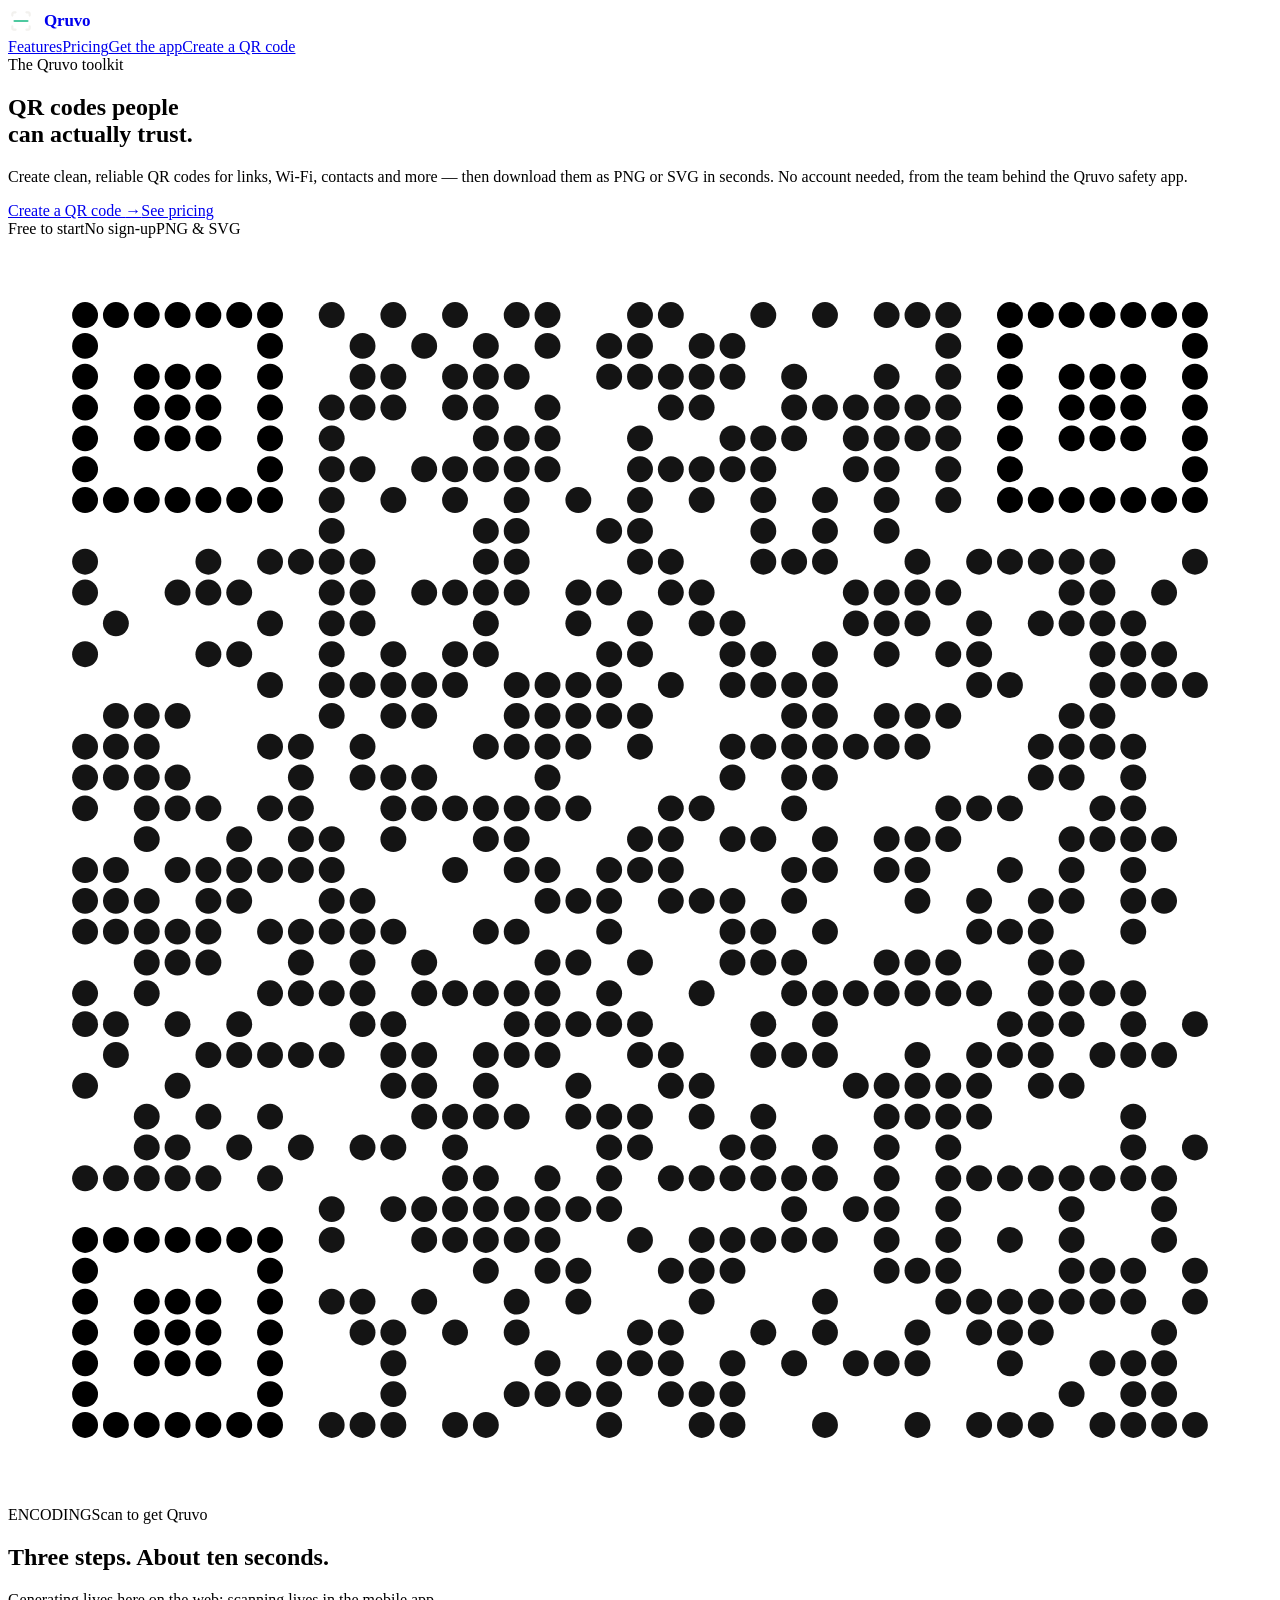
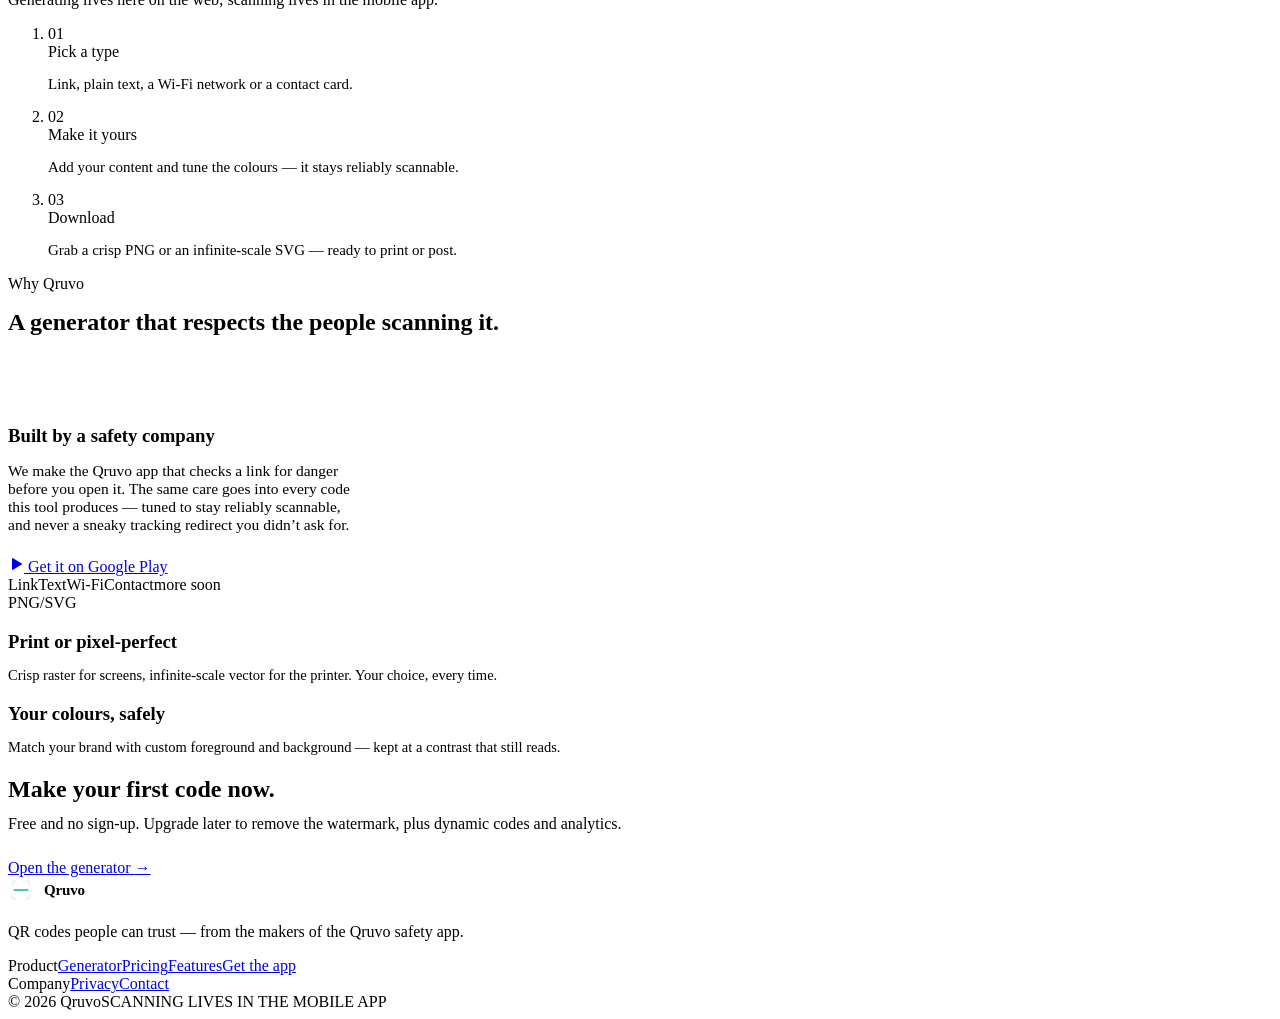
==== commit ac566143: "Deploy: rebrand Secure Scanner -> Qruvo Rebuild of the static export from Secure-Scanner@a303699: - " ====
--- a/index.html
+++ b/index.html
@@ -1 +1 @@
-<!DOCTYPE html><html lang="en" class="__variable_d3e2f3 __variable_ab2e12"><head><meta charSet="utf-8"/><meta name="viewport" content="width=device-width, initial-scale=1"/><link rel="stylesheet" href="/secure-scanner-privacy/_next/static/css/2fc686698ecc63a4.css" data-precedence="next"/><link rel="preload" as="script" fetchPriority="low" href="/secure-scanner-privacy/_next/static/chunks/webpack-8c12ec873137ebea.js"/><script src="/secure-scanner-privacy/_next/static/chunks/fd9d1056-5d0c434f4506d830.js" async=""></script><script src="/secure-scanner-privacy/_next/static/chunks/117-f3355f0479c23cf0.js" async=""></script><script src="/secure-scanner-privacy/_next/static/chunks/main-app-33239a7c46a7ca48.js" async=""></script><script src="/secure-scanner-privacy/_next/static/chunks/972-54ccbdcd9de72f52.js" async=""></script><script src="/secure-scanner-privacy/_next/static/chunks/819-8233069b095821a0.js" async=""></script><script src="/secure-scanner-privacy/_next/static/chunks/app/page-3e3e8247bf58218a.js" async=""></script><meta name="theme-color" content="#0e1112"/><title>Secure Scanner — QR codes people can trust</title><meta name="description" content="Create QR codes for links, Wi-Fi, contacts and more. Download as PNG or SVG. From the makers of the Secure Scanner safety app."/><meta property="og:title" content="Secure Scanner — QR code generator"/><meta property="og:description" content="Create clean, reliable QR codes in seconds. PNG &amp; SVG downloads."/><meta property="og:url" content="https://securescanner.app/"/><meta property="og:type" content="website"/><meta name="twitter:card" content="summary_large_image"/><meta name="twitter:title" content="Secure Scanner — QR code generator"/><meta name="twitter:description" content="Create clean, reliable QR codes in seconds. PNG &amp; SVG downloads."/><script src="/secure-scanner-privacy/_next/static/chunks/polyfills-42372ed130431b0a.js" noModule=""></script></head><body><header class="site-header"><div class="container site-header__bar"><a aria-label="Secure Scanner home" href="/secure-scanner-privacy/"><span style="display:inline-flex;align-items:center;gap:10px"><svg width="26" height="26" viewBox="0 0 24 24" fill="none" xmlns="http://www.w3.org/2000/svg" aria-hidden="true"><g stroke="#f2f1ee" stroke-width="2" stroke-linecap="round" stroke-linejoin="round"><path d="M7 4H5.5A1.5 1.5 0 0 0 4 5.5V7"></path><path d="M17 4h1.5A1.5 1.5 0 0 1 20 5.5V7"></path><path d="M7 20H5.5A1.5 1.5 0 0 1 4 18.5V17"></path><path d="M17 20h1.5A1.5 1.5 0 0 0 20 18.5V17"></path></g><rect x="5" y="11" width="14" height="2" rx="1" fill="#4ec9a0"></rect></svg><span style="font-size:17px;font-weight:700;letter-spacing:-0.01em;color:var(--text)">Secure Scanner</span></span></a><nav class="site-header__nav"><a class="nav-link" href="/secure-scanner-privacy/#features">Features</a><a class="nav-link" href="/secure-scanner-privacy/pricing/">Pricing</a><a class="nav-link" href="https://play.google.com/store/apps/details?id=app.securescanner&amp;referrer=utm_source%3Dwebsite%26utm_medium%3Dcta" target="_blank" rel="noreferrer">Get the app</a><a class="btn btn-primary site-header__cta" href="/secure-scanner-privacy/generate/">Create a QR code</a></nav></div></header><section class="hero"><div class="container hero__grid"><div class="hero__copy"><span class="kicker-line rise rise-1">The Secure Scanner toolkit</span><h1 class="display rise rise-2" style="margin:20px 0 20px">QR codes people<br/>can actually trust.</h1><p class="lead rise rise-3">Create clean, reliable QR codes for links, Wi-Fi, contacts and more — then download them as PNG or SVG in seconds. No account needed, from the team behind the Secure Scanner safety app.</p><div class="hero__cta rise rise-4"><a class="btn btn-primary btn-lg" href="/secure-scanner-privacy/generate/">Create a QR code <span class="btn-arrow">→</span></a><a class="btn btn-ghost btn-lg" href="/secure-scanner-privacy/pricing/">See pricing</a></div><div class="hero__trust rise rise-5"><span class="chip"><span class="dot"></span>Free to start</span><span class="chip"><span class="dot"></span>No sign-up</span><span class="chip"><span class="dot"></span>PNG &amp; SVG</span></div></div><div class="hero__art rise rise-3"><div class="hero-qr" aria-hidden="true"><div class="hero-qr__frame"><svg class="hero-qr__svg" viewBox="0 0 29 29" role="img" aria-label="A Secure Scanner QR code"><rect x="2.08" y="2.08" width="0.84" height="0.84" rx="0.5" fill="var(--accent)" opacity="1"></rect><rect x="3.08" y="2.08" width="0.84" height="0.84" rx="0.5" fill="var(--accent)" opacity="1"></rect><rect x="4.08" y="2.08" width="0.84" height="0.84" rx="0.5" fill="var(--accent)" opacity="1"></rect><rect x="5.08" y="2.08" width="0.84" height="0.84" rx="0.5" fill="var(--accent)" opacity="1"></rect><rect x="6.08" y="2.08" width="0.84" height="0.84" rx="0.5" fill="var(--accent)" opacity="1"></rect><rect x="7.08" y="2.08" width="0.84" height="0.84" rx="0.5" fill="var(--accent)" opacity="1"></rect><rect x="8.08" y="2.08" width="0.84" height="0.84" rx="0.5" fill="var(--accent)" opacity="1"></rect><rect x="14.08" y="2.08" width="0.84" height="0.84" rx="0.5" fill="var(--text)" opacity="0.92"></rect><rect x="16.08" y="2.08" width="0.84" height="0.84" rx="0.5" fill="var(--text)" opacity="0.92"></rect><rect x="20.08" y="2.08" width="0.84" height="0.84" rx="0.5" fill="var(--accent)" opacity="1"></rect><rect x="21.08" y="2.08" width="0.84" height="0.84" rx="0.5" fill="var(--accent)" opacity="1"></rect><rect x="22.08" y="2.08" width="0.84" height="0.84" rx="0.5" fill="var(--accent)" opacity="1"></rect><rect x="23.08" y="2.08" width="0.84" height="0.84" rx="0.5" fill="var(--accent)" opacity="1"></rect><rect x="24.08" y="2.08" width="0.84" height="0.84" rx="0.5" fill="var(--accent)" opacity="1"></rect><rect x="25.08" y="2.08" width="0.84" height="0.84" rx="0.5" fill="var(--accent)" opacity="1"></rect><rect x="26.08" y="2.08" width="0.84" height="0.84" rx="0.5" fill="var(--accent)" opacity="1"></rect><rect x="2.08" y="3.08" width="0.84" height="0.84" rx="0.5" fill="var(--accent)" opacity="1"></rect><rect x="8.08" y="3.08" width="0.84" height="0.84" rx="0.5" fill="var(--accent)" opacity="1"></rect><rect x="10.08" y="3.08" width="0.84" height="0.84" rx="0.5" fill="var(--text)" opacity="0.92"></rect><rect x="13.08" y="3.08" width="0.84" height="0.84" rx="0.5" fill="var(--text)" opacity="0.92"></rect><rect x="14.08" y="3.08" width="0.84" height="0.84" rx="0.5" fill="var(--text)" opacity="0.92"></rect><rect x="15.08" y="3.08" width="0.84" height="0.84" rx="0.5" fill="var(--text)" opacity="0.92"></rect><rect x="16.08" y="3.08" width="0.84" height="0.84" rx="0.5" fill="var(--text)" opacity="0.92"></rect><rect x="18.08" y="3.08" width="0.84" height="0.84" rx="0.5" fill="var(--text)" opacity="0.92"></rect><rect x="20.08" y="3.08" width="0.84" height="0.84" rx="0.5" fill="var(--accent)" opacity="1"></rect><rect x="26.08" y="3.08" width="0.84" height="0.84" rx="0.5" fill="var(--accent)" opacity="1"></rect><rect x="2.08" y="4.08" width="0.84" height="0.84" rx="0.5" fill="var(--accent)" opacity="1"></rect><rect x="4.08" y="4.08" width="0.84" height="0.84" rx="0.5" fill="var(--accent)" opacity="1"></rect><rect x="5.08" y="4.08" width="0.84" height="0.84" rx="0.5" fill="var(--accent)" opacity="1"></rect><rect x="6.08" y="4.08" width="0.84" height="0.84" rx="0.5" fill="var(--accent)" opacity="1"></rect><rect x="8.08" y="4.08" width="0.84" height="0.84" rx="0.5" fill="var(--accent)" opacity="1"></rect><rect x="10.08" y="4.08" width="0.84" height="0.84" rx="0.5" fill="var(--text)" opacity="0.92"></rect><rect x="11.08" y="4.08" width="0.84" height="0.84" rx="0.5" fill="var(--text)" opacity="0.92"></rect><rect x="17.08" y="4.08" width="0.84" height="0.84" rx="0.5" fill="var(--text)" opacity="0.92"></rect><rect x="20.08" y="4.08" width="0.84" height="0.84" rx="0.5" fill="var(--accent)" opacity="1"></rect><rect x="22.08" y="4.08" width="0.84" height="0.84" rx="0.5" fill="var(--accent)" opacity="1"></rect><rect x="23.08" y="4.08" width="0.84" height="0.84" rx="0.5" fill="var(--accent)" opacity="1"></rect><rect x="24.08" y="4.08" width="0.84" height="0.84" rx="0.5" fill="var(--accent)" opacity="1"></rect><rect x="26.08" y="4.08" width="0.84" height="0.84" rx="0.5" fill="var(--accent)" opacity="1"></rect><rect x="2.08" y="5.08" width="0.84" height="0.84" rx="0.5" fill="var(--accent)" opacity="1"></rect><rect x="4.08" y="5.08" width="0.84" height="0.84" rx="0.5" fill="var(--accent)" opacity="1"></rect><rect x="5.08" y="5.08" width="0.84" height="0.84" rx="0.5" fill="var(--accent)" opacity="1"></rect><rect x="6.08" y="5.08" width="0.84" height="0.84" rx="0.5" fill="var(--accent)" opacity="1"></rect><rect x="8.08" y="5.08" width="0.84" height="0.84" rx="0.5" fill="var(--accent)" opacity="1"></rect><rect x="10.08" y="5.08" width="0.84" height="0.84" rx="0.5" fill="var(--text)" opacity="0.92"></rect><rect x="12.08" y="5.08" width="0.84" height="0.84" rx="0.5" fill="var(--text)" opacity="0.92"></rect><rect x="13.08" y="5.08" width="0.84" height="0.84" rx="0.5" fill="var(--text)" opacity="0.92"></rect><rect x="15.08" y="5.08" width="0.84" height="0.84" rx="0.5" fill="var(--text)" opacity="0.92"></rect><rect x="18.08" y="5.08" width="0.84" height="0.84" rx="0.5" fill="var(--text)" opacity="0.92"></rect><rect x="20.08" y="5.08" width="0.84" height="0.84" rx="0.5" fill="var(--accent)" opacity="1"></rect><rect x="22.08" y="5.08" width="0.84" height="0.84" rx="0.5" fill="var(--accent)" opacity="1"></rect><rect x="23.08" y="5.08" width="0.84" height="0.84" rx="0.5" fill="var(--accent)" opacity="1"></rect><rect x="24.08" y="5.08" width="0.84" height="0.84" rx="0.5" fill="var(--accent)" opacity="1"></rect><rect x="26.08" y="5.08" width="0.84" height="0.84" rx="0.5" fill="var(--accent)" opacity="1"></rect><rect x="2.08" y="6.08" width="0.84" height="0.84" rx="0.5" fill="var(--accent)" opacity="1"></rect><rect x="4.08" y="6.08" width="0.84" height="0.84" rx="0.5" fill="var(--accent)" opacity="1"></rect><rect x="5.08" y="6.08" width="0.84" height="0.84" rx="0.5" fill="var(--accent)" opacity="1"></rect><rect x="6.08" y="6.08" width="0.84" height="0.84" rx="0.5" fill="var(--accent)" opacity="1"></rect><rect x="8.08" y="6.08" width="0.84" height="0.84" rx="0.5" fill="var(--accent)" opacity="1"></rect><rect x="12.08" y="6.08" width="0.84" height="0.84" rx="0.5" fill="var(--text)" opacity="0.92"></rect><rect x="13.08" y="6.08" width="0.84" height="0.84" rx="0.5" fill="var(--text)" opacity="0.92"></rect><rect x="14.08" y="6.08" width="0.84" height="0.84" rx="0.5" fill="var(--text)" opacity="0.92"></rect><rect x="15.08" y="6.08" width="0.84" height="0.84" rx="0.5" fill="var(--text)" opacity="0.92"></rect><rect x="18.08" y="6.08" width="0.84" height="0.84" rx="0.5" fill="var(--text)" opacity="0.92"></rect><rect x="20.08" y="6.08" width="0.84" height="0.84" rx="0.5" fill="var(--accent)" opacity="1"></rect><rect x="22.08" y="6.08" width="0.84" height="0.84" rx="0.5" fill="var(--accent)" opacity="1"></rect><rect x="23.08" y="6.08" width="0.84" height="0.84" rx="0.5" fill="var(--accent)" opacity="1"></rect><rect x="24.08" y="6.08" width="0.84" height="0.84" rx="0.5" fill="var(--accent)" opacity="1"></rect><rect x="26.08" y="6.08" width="0.84" height="0.84" rx="0.5" fill="var(--accent)" opacity="1"></rect><rect x="2.08" y="7.08" width="0.84" height="0.84" rx="0.5" fill="var(--accent)" opacity="1"></rect><rect x="8.08" y="7.08" width="0.84" height="0.84" rx="0.5" fill="var(--accent)" opacity="1"></rect><rect x="13.08" y="7.08" width="0.84" height="0.84" rx="0.5" fill="var(--text)" opacity="0.92"></rect><rect x="15.08" y="7.08" width="0.84" height="0.84" rx="0.5" fill="var(--text)" opacity="0.92"></rect><rect x="16.08" y="7.08" width="0.84" height="0.84" rx="0.5" fill="var(--text)" opacity="0.92"></rect><rect x="18.08" y="7.08" width="0.84" height="0.84" rx="0.5" fill="var(--text)" opacity="0.92"></rect><rect x="20.08" y="7.08" width="0.84" height="0.84" rx="0.5" fill="var(--accent)" opacity="1"></rect><rect x="26.08" y="7.08" width="0.84" height="0.84" rx="0.5" fill="var(--accent)" opacity="1"></rect><rect x="2.08" y="8.08" width="0.84" height="0.84" rx="0.5" fill="var(--accent)" opacity="1"></rect><rect x="3.08" y="8.08" width="0.84" height="0.84" rx="0.5" fill="var(--accent)" opacity="1"></rect><rect x="4.08" y="8.08" width="0.84" height="0.84" rx="0.5" fill="var(--accent)" opacity="1"></rect><rect x="5.08" y="8.08" width="0.84" height="0.84" rx="0.5" fill="var(--accent)" opacity="1"></rect><rect x="6.08" y="8.08" width="0.84" height="0.84" rx="0.5" fill="var(--accent)" opacity="1"></rect><rect x="7.08" y="8.08" width="0.84" height="0.84" rx="0.5" fill="var(--accent)" opacity="1"></rect><rect x="8.08" y="8.08" width="0.84" height="0.84" rx="0.5" fill="var(--accent)" opacity="1"></rect><rect x="10.08" y="8.08" width="0.84" height="0.84" rx="0.5" fill="var(--text)" opacity="0.92"></rect><rect x="12.08" y="8.08" width="0.84" height="0.84" rx="0.5" fill="var(--text)" opacity="0.92"></rect><rect x="14.08" y="8.08" width="0.84" height="0.84" rx="0.5" fill="var(--text)" opacity="0.92"></rect><rect x="16.08" y="8.08" width="0.84" height="0.84" rx="0.5" fill="var(--text)" opacity="0.92"></rect><rect x="18.08" y="8.08" width="0.84" height="0.84" rx="0.5" fill="var(--text)" opacity="0.92"></rect><rect x="20.08" y="8.08" width="0.84" height="0.84" rx="0.5" fill="var(--accent)" opacity="1"></rect><rect x="21.08" y="8.08" width="0.84" height="0.84" rx="0.5" fill="var(--accent)" opacity="1"></rect><rect x="22.08" y="8.08" width="0.84" height="0.84" rx="0.5" fill="var(--accent)" opacity="1"></rect><rect x="23.08" y="8.08" width="0.84" height="0.84" rx="0.5" fill="var(--accent)" opacity="1"></rect><rect x="24.08" y="8.08" width="0.84" height="0.84" rx="0.5" fill="var(--accent)" opacity="1"></rect><rect x="25.08" y="8.08" width="0.84" height="0.84" rx="0.5" fill="var(--accent)" opacity="1"></rect><rect x="26.08" y="8.08" width="0.84" height="0.84" rx="0.5" fill="var(--accent)" opacity="1"></rect><rect x="10.08" y="9.08" width="0.84" height="0.84" rx="0.5" fill="var(--text)" opacity="0.92"></rect><rect x="11.08" y="9.08" width="0.84" height="0.84" rx="0.5" fill="var(--text)" opacity="0.92"></rect><rect x="12.08" y="9.08" width="0.84" height="0.84" rx="0.5" fill="var(--text)" opacity="0.92"></rect><rect x="17.08" y="9.08" width="0.84" height="0.84" rx="0.5" fill="var(--text)" opacity="0.92"></rect><rect x="2.08" y="10.08" width="0.84" height="0.84" rx="0.5" fill="var(--text)" opacity="0.92"></rect><rect x="8.08" y="10.08" width="0.84" height="0.84" rx="0.5" fill="var(--text)" opacity="0.92"></rect><rect x="10.08" y="10.08" width="0.84" height="0.84" rx="0.5" fill="var(--text)" opacity="0.92"></rect><rect x="12.08" y="10.08" width="0.84" height="0.84" rx="0.5" fill="var(--text)" opacity="0.92"></rect><rect x="13.08" y="10.08" width="0.84" height="0.84" rx="0.5" fill="var(--text)" opacity="0.92"></rect><rect x="14.08" y="10.08" width="0.84" height="0.84" rx="0.5" fill="var(--text)" opacity="0.92"></rect><rect x="15.08" y="10.08" width="0.84" height="0.84" rx="0.5" fill="var(--text)" opacity="0.92"></rect><rect x="16.08" y="10.08" width="0.84" height="0.84" rx="0.5" fill="var(--text)" opacity="0.92"></rect><rect x="17.08" y="10.08" width="0.84" height="0.84" rx="0.5" fill="var(--text)" opacity="0.92"></rect><rect x="19.08" y="10.08" width="0.84" height="0.84" rx="0.5" fill="var(--text)" opacity="0.92"></rect><rect x="20.08" y="10.08" width="0.84" height="0.84" rx="0.5" fill="var(--text)" opacity="0.92"></rect><rect x="23.08" y="10.08" width="0.84" height="0.84" rx="0.5" fill="var(--text)" opacity="0.92"></rect><rect x="24.08" y="10.08" width="0.84" height="0.84" rx="0.5" fill="var(--text)" opacity="0.92"></rect><rect x="25.08" y="10.08" width="0.84" height="0.84" rx="0.5" fill="var(--text)" opacity="0.92"></rect><rect x="3.08" y="11.08" width="0.84" height="0.84" rx="0.5" fill="var(--text)" opacity="0.92"></rect><rect x="4.08" y="11.08" width="0.84" height="0.84" rx="0.5" fill="var(--text)" opacity="0.92"></rect><rect x="9.08" y="11.08" width="0.84" height="0.84" rx="0.5" fill="var(--text)" opacity="0.92"></rect><rect x="11.08" y="11.08" width="0.84" height="0.84" rx="0.5" fill="var(--text)" opacity="0.92"></rect><rect x="14.08" y="11.08" width="0.84" height="0.84" rx="0.5" fill="var(--text)" opacity="0.92"></rect><rect x="16.08" y="11.08" width="0.84" height="0.84" rx="0.5" fill="var(--text)" opacity="0.92"></rect><rect x="17.08" y="11.08" width="0.84" height="0.84" rx="0.5" fill="var(--text)" opacity="0.92"></rect><rect x="21.08" y="11.08" width="0.84" height="0.84" rx="0.5" fill="var(--text)" opacity="0.92"></rect><rect x="22.08" y="11.08" width="0.84" height="0.84" rx="0.5" fill="var(--text)" opacity="0.92"></rect><rect x="23.08" y="11.08" width="0.84" height="0.84" rx="0.5" fill="var(--text)" opacity="0.92"></rect><rect x="24.08" y="11.08" width="0.84" height="0.84" rx="0.5" fill="var(--text)" opacity="0.92"></rect><rect x="25.08" y="11.08" width="0.84" height="0.84" rx="0.5" fill="var(--text)" opacity="0.92"></rect><rect x="3.08" y="12.08" width="0.84" height="0.84" rx="0.5" fill="var(--text)" opacity="0.92"></rect><rect x="6.08" y="12.08" width="0.84" height="0.84" rx="0.5" fill="var(--text)" opacity="0.92"></rect><rect x="7.08" y="12.08" width="0.84" height="0.84" rx="0.5" fill="var(--text)" opacity="0.92"></rect><rect x="8.08" y="12.08" width="0.84" height="0.84" rx="0.5" fill="var(--text)" opacity="0.92"></rect><rect x="9.08" y="12.08" width="0.84" height="0.84" rx="0.5" fill="var(--text)" opacity="0.92"></rect><rect x="11.08" y="12.08" width="0.84" height="0.84" rx="0.5" fill="var(--text)" opacity="0.92"></rect><rect x="14.08" y="12.08" width="0.84" height="0.84" rx="0.5" fill="var(--text)" opacity="0.92"></rect><rect x="16.08" y="12.08" width="0.84" height="0.84" rx="0.5" fill="var(--text)" opacity="0.92"></rect><rect x="17.08" y="12.08" width="0.84" height="0.84" rx="0.5" fill="var(--text)" opacity="0.92"></rect><rect x="18.08" y="12.08" width="0.84" height="0.84" rx="0.5" fill="var(--text)" opacity="0.92"></rect><rect x="19.08" y="12.08" width="0.84" height="0.84" rx="0.5" fill="var(--text)" opacity="0.92"></rect><rect x="20.08" y="12.08" width="0.84" height="0.84" rx="0.5" fill="var(--text)" opacity="0.92"></rect><rect x="21.08" y="12.08" width="0.84" height="0.84" rx="0.5" fill="var(--text)" opacity="0.92"></rect><rect x="22.08" y="12.08" width="0.84" height="0.84" rx="0.5" fill="var(--text)" opacity="0.92"></rect><rect x="23.08" y="12.08" width="0.84" height="0.84" rx="0.5" fill="var(--text)" opacity="0.92"></rect><rect x="25.08" y="12.08" width="0.84" height="0.84" rx="0.5" fill="var(--text)" opacity="0.92"></rect><rect x="26.08" y="12.08" width="0.84" height="0.84" rx="0.5" fill="var(--text)" opacity="0.92"></rect><rect x="3.08" y="13.08" width="0.84" height="0.84" rx="0.5" fill="var(--text)" opacity="0.92"></rect><rect x="4.08" y="13.08" width="0.84" height="0.84" rx="0.5" fill="var(--text)" opacity="0.92"></rect><rect x="5.08" y="13.08" width="0.84" height="0.84" rx="0.5" fill="var(--text)" opacity="0.92"></rect><rect x="7.08" y="13.08" width="0.84" height="0.84" rx="0.5" fill="var(--text)" opacity="0.92"></rect><rect x="10.08" y="13.08" width="0.84" height="0.84" rx="0.5" fill="var(--text)" opacity="0.92"></rect><rect x="16.08" y="13.08" width="0.84" height="0.84" rx="0.5" fill="var(--text)" opacity="0.92"></rect><rect x="17.08" y="13.08" width="0.84" height="0.84" rx="0.5" fill="var(--text)" opacity="0.92"></rect><rect x="19.08" y="13.08" width="0.84" height="0.84" rx="0.5" fill="var(--text)" opacity="0.92"></rect><rect x="20.08" y="13.08" width="0.84" height="0.84" rx="0.5" fill="var(--text)" opacity="0.92"></rect><rect x="23.08" y="13.08" width="0.84" height="0.84" rx="0.5" fill="var(--text)" opacity="0.92"></rect><rect x="26.08" y="13.08" width="0.84" height="0.84" rx="0.5" fill="var(--text)" opacity="0.92"></rect><rect x="3.08" y="14.08" width="0.84" height="0.84" rx="0.5" fill="var(--text)" opacity="0.92"></rect><rect x="4.08" y="14.08" width="0.84" height="0.84" rx="0.5" fill="var(--text)" opacity="0.92"></rect><rect x="5.08" y="14.08" width="0.84" height="0.84" rx="0.5" fill="var(--text)" opacity="0.92"></rect><rect x="8.08" y="14.08" width="0.84" height="0.84" rx="0.5" fill="var(--text)" opacity="0.92"></rect><rect x="12.08" y="14.08" width="0.84" height="0.84" rx="0.5" fill="var(--text)" opacity="0.92"></rect><rect x="13.08" y="14.08" width="0.84" height="0.84" rx="0.5" fill="var(--text)" opacity="0.92"></rect><rect x="14.08" y="14.08" width="0.84" height="0.84" rx="0.5" fill="var(--text)" opacity="0.92"></rect><rect x="17.08" y="14.08" width="0.84" height="0.84" rx="0.5" fill="var(--text)" opacity="0.92"></rect><rect x="20.08" y="14.08" width="0.84" height="0.84" rx="0.5" fill="var(--text)" opacity="0.92"></rect><rect x="26.08" y="14.08" width="0.84" height="0.84" rx="0.5" fill="var(--text)" opacity="0.92"></rect><rect x="2.08" y="15.08" width="0.84" height="0.84" rx="0.5" fill="var(--text)" opacity="0.92"></rect><rect x="3.08" y="15.08" width="0.84" height="0.84" rx="0.5" fill="var(--text)" opacity="0.92"></rect><rect x="5.08" y="15.08" width="0.84" height="0.84" rx="0.5" fill="var(--text)" opacity="0.92"></rect><rect x="7.08" y="15.08" width="0.84" height="0.84" rx="0.5" fill="var(--text)" opacity="0.92"></rect><rect x="10.08" y="15.08" width="0.84" height="0.84" rx="0.5" fill="var(--text)" opacity="0.92"></rect><rect x="11.08" y="15.08" width="0.84" height="0.84" rx="0.5" fill="var(--text)" opacity="0.92"></rect><rect x="16.08" y="15.08" width="0.84" height="0.84" rx="0.5" fill="var(--text)" opacity="0.92"></rect><rect x="17.08" y="15.08" width="0.84" height="0.84" rx="0.5" fill="var(--text)" opacity="0.92"></rect><rect x="18.08" y="15.08" width="0.84" height="0.84" rx="0.5" fill="var(--text)" opacity="0.92"></rect><rect x="21.08" y="15.08" width="0.84" height="0.84" rx="0.5" fill="var(--text)" opacity="0.92"></rect><rect x="25.08" y="15.08" width="0.84" height="0.84" rx="0.5" fill="var(--text)" opacity="0.92"></rect><rect x="2.08" y="16.08" width="0.84" height="0.84" rx="0.5" fill="var(--text)" opacity="0.92"></rect><rect x="4.08" y="16.08" width="0.84" height="0.84" rx="0.5" fill="var(--text)" opacity="0.92"></rect><rect x="5.08" y="16.08" width="0.84" height="0.84" rx="0.5" fill="var(--text)" opacity="0.92"></rect><rect x="7.08" y="16.08" width="0.84" height="0.84" rx="0.5" fill="var(--text)" opacity="0.92"></rect><rect x="8.08" y="16.08" width="0.84" height="0.84" rx="0.5" fill="var(--text)" opacity="0.92"></rect><rect x="9.08" y="16.08" width="0.84" height="0.84" rx="0.5" fill="var(--text)" opacity="0.92"></rect><rect x="10.08" y="16.08" width="0.84" height="0.84" rx="0.5" fill="var(--text)" opacity="0.92"></rect><rect x="12.08" y="16.08" width="0.84" height="0.84" rx="0.5" fill="var(--text)" opacity="0.92"></rect><rect x="13.08" y="16.08" width="0.84" height="0.84" rx="0.5" fill="var(--text)" opacity="0.92"></rect><rect x="14.08" y="16.08" width="0.84" height="0.84" rx="0.5" fill="var(--text)" opacity="0.92"></rect><rect x="15.08" y="16.08" width="0.84" height="0.84" rx="0.5" fill="var(--text)" opacity="0.92"></rect><rect x="17.08" y="16.08" width="0.84" height="0.84" rx="0.5" fill="var(--text)" opacity="0.92"></rect><rect x="18.08" y="16.08" width="0.84" height="0.84" rx="0.5" fill="var(--text)" opacity="0.92"></rect><rect x="20.08" y="16.08" width="0.84" height="0.84" rx="0.5" fill="var(--text)" opacity="0.92"></rect><rect x="21.08" y="16.08" width="0.84" height="0.84" rx="0.5" fill="var(--text)" opacity="0.92"></rect><rect x="22.08" y="16.08" width="0.84" height="0.84" rx="0.5" fill="var(--text)" opacity="0.92"></rect><rect x="23.08" y="16.08" width="0.84" height="0.84" rx="0.5" fill="var(--text)" opacity="0.92"></rect><rect x="25.08" y="16.08" width="0.84" height="0.84" rx="0.5" fill="var(--text)" opacity="0.92"></rect><rect x="26.08" y="16.08" width="0.84" height="0.84" rx="0.5" fill="var(--text)" opacity="0.92"></rect><rect x="2.08" y="17.08" width="0.84" height="0.84" rx="0.5" fill="var(--text)" opacity="0.92"></rect><rect x="4.08" y="17.08" width="0.84" height="0.84" rx="0.5" fill="var(--text)" opacity="0.92"></rect><rect x="5.08" y="17.08" width="0.84" height="0.84" rx="0.5" fill="var(--text)" opacity="0.92"></rect><rect x="9.08" y="17.08" width="0.84" height="0.84" rx="0.5" fill="var(--text)" opacity="0.92"></rect><rect x="13.08" y="17.08" width="0.84" height="0.84" rx="0.5" fill="var(--text)" opacity="0.92"></rect><rect x="16.08" y="17.08" width="0.84" height="0.84" rx="0.5" fill="var(--text)" opacity="0.92"></rect><rect x="19.08" y="17.08" width="0.84" height="0.84" rx="0.5" fill="var(--text)" opacity="0.92"></rect><rect x="21.08" y="17.08" width="0.84" height="0.84" rx="0.5" fill="var(--text)" opacity="0.92"></rect><rect x="23.08" y="17.08" width="0.84" height="0.84" rx="0.5" fill="var(--text)" opacity="0.92"></rect><rect x="24.08" y="17.08" width="0.84" height="0.84" rx="0.5" fill="var(--text)" opacity="0.92"></rect><rect x="26.08" y="17.08" width="0.84" height="0.84" rx="0.5" fill="var(--text)" opacity="0.92"></rect><rect x="2.08" y="18.08" width="0.84" height="0.84" rx="0.5" fill="var(--text)" opacity="0.92"></rect><rect x="5.08" y="18.08" width="0.84" height="0.84" rx="0.5" fill="var(--text)" opacity="0.92"></rect><rect x="6.08" y="18.08" width="0.84" height="0.84" rx="0.5" fill="var(--text)" opacity="0.92"></rect><rect x="8.08" y="18.08" width="0.84" height="0.84" rx="0.5" fill="var(--text)" opacity="0.92"></rect><rect x="9.08" y="18.08" width="0.84" height="0.84" rx="0.5" fill="var(--text)" opacity="0.92"></rect><rect x="10.08" y="18.08" width="0.84" height="0.84" rx="0.5" fill="var(--text)" opacity="0.92"></rect><rect x="12.08" y="18.08" width="0.84" height="0.84" rx="0.5" fill="var(--text)" opacity="0.92"></rect><rect x="13.08" y="18.08" width="0.84" height="0.84" rx="0.5" fill="var(--text)" opacity="0.92"></rect><rect x="14.08" y="18.08" width="0.84" height="0.84" rx="0.5" fill="var(--text)" opacity="0.92"></rect><rect x="15.08" y="18.08" width="0.84" height="0.84" rx="0.5" fill="var(--text)" opacity="0.92"></rect><rect x="17.08" y="18.08" width="0.84" height="0.84" rx="0.5" fill="var(--text)" opacity="0.92"></rect><rect x="18.08" y="18.08" width="0.84" height="0.84" rx="0.5" fill="var(--text)" opacity="0.92"></rect><rect x="19.08" y="18.08" width="0.84" height="0.84" rx="0.5" fill="var(--text)" opacity="0.92"></rect><rect x="20.08" y="18.08" width="0.84" height="0.84" rx="0.5" fill="var(--text)" opacity="0.92"></rect><rect x="21.08" y="18.08" width="0.84" height="0.84" rx="0.5" fill="var(--text)" opacity="0.92"></rect><rect x="22.08" y="18.08" width="0.84" height="0.84" rx="0.5" fill="var(--text)" opacity="0.92"></rect><rect x="24.08" y="18.08" width="0.84" height="0.84" rx="0.5" fill="var(--text)" opacity="0.92"></rect><rect x="10.08" y="19.08" width="0.84" height="0.84" rx="0.5" fill="var(--text)" opacity="0.92"></rect><rect x="11.08" y="19.08" width="0.84" height="0.84" rx="0.5" fill="var(--text)" opacity="0.92"></rect><rect x="14.08" y="19.08" width="0.84" height="0.84" rx="0.5" fill="var(--text)" opacity="0.92"></rect><rect x="15.08" y="19.08" width="0.84" height="0.84" rx="0.5" fill="var(--text)" opacity="0.92"></rect><rect x="18.08" y="19.08" width="0.84" height="0.84" rx="0.5" fill="var(--text)" opacity="0.92"></rect><rect x="22.08" y="19.08" width="0.84" height="0.84" rx="0.5" fill="var(--text)" opacity="0.92"></rect><rect x="2.08" y="20.08" width="0.84" height="0.84" rx="0.5" fill="var(--accent)" opacity="1"></rect><rect x="3.08" y="20.08" width="0.84" height="0.84" rx="0.5" fill="var(--accent)" opacity="1"></rect><rect x="4.08" y="20.08" width="0.84" height="0.84" rx="0.5" fill="var(--accent)" opacity="1"></rect><rect x="5.08" y="20.08" width="0.84" height="0.84" rx="0.5" fill="var(--accent)" opacity="1"></rect><rect x="6.08" y="20.08" width="0.84" height="0.84" rx="0.5" fill="var(--accent)" opacity="1"></rect><rect x="7.08" y="20.08" width="0.84" height="0.84" rx="0.5" fill="var(--accent)" opacity="1"></rect><rect x="8.08" y="20.08" width="0.84" height="0.84" rx="0.5" fill="var(--accent)" opacity="1"></rect><rect x="11.08" y="20.08" width="0.84" height="0.84" rx="0.5" fill="var(--text)" opacity="0.92"></rect><rect x="13.08" y="20.08" width="0.84" height="0.84" rx="0.5" fill="var(--text)" opacity="0.92"></rect><rect x="14.08" y="20.08" width="0.84" height="0.84" rx="0.5" fill="var(--text)" opacity="0.92"></rect><rect x="18.08" y="20.08" width="0.84" height="0.84" rx="0.5" fill="var(--text)" opacity="0.92"></rect><rect x="20.08" y="20.08" width="0.84" height="0.84" rx="0.5" fill="var(--text)" opacity="0.92"></rect><rect x="22.08" y="20.08" width="0.84" height="0.84" rx="0.5" fill="var(--text)" opacity="0.92"></rect><rect x="26.08" y="20.08" width="0.84" height="0.84" rx="0.5" fill="var(--text)" opacity="0.92"></rect><rect x="2.08" y="21.08" width="0.84" height="0.84" rx="0.5" fill="var(--accent)" opacity="1"></rect><rect x="8.08" y="21.08" width="0.84" height="0.84" rx="0.5" fill="var(--accent)" opacity="1"></rect><rect x="11.08" y="21.08" width="0.84" height="0.84" rx="0.5" fill="var(--text)" opacity="0.92"></rect><rect x="14.08" y="21.08" width="0.84" height="0.84" rx="0.5" fill="var(--text)" opacity="0.92"></rect><rect x="17.08" y="21.08" width="0.84" height="0.84" rx="0.5" fill="var(--text)" opacity="0.92"></rect><rect x="18.08" y="21.08" width="0.84" height="0.84" rx="0.5" fill="var(--text)" opacity="0.92"></rect><rect x="22.08" y="21.08" width="0.84" height="0.84" rx="0.5" fill="var(--text)" opacity="0.92"></rect><rect x="25.08" y="21.08" width="0.84" height="0.84" rx="0.5" fill="var(--text)" opacity="0.92"></rect><rect x="26.08" y="21.08" width="0.84" height="0.84" rx="0.5" fill="var(--text)" opacity="0.92"></rect><rect x="2.08" y="22.08" width="0.84" height="0.84" rx="0.5" fill="var(--accent)" opacity="1"></rect><rect x="4.08" y="22.08" width="0.84" height="0.84" rx="0.5" fill="var(--accent)" opacity="1"></rect><rect x="5.08" y="22.08" width="0.84" height="0.84" rx="0.5" fill="var(--accent)" opacity="1"></rect><rect x="6.08" y="22.08" width="0.84" height="0.84" rx="0.5" fill="var(--accent)" opacity="1"></rect><rect x="8.08" y="22.08" width="0.84" height="0.84" rx="0.5" fill="var(--accent)" opacity="1"></rect><rect x="12.08" y="22.08" width="0.84" height="0.84" rx="0.5" fill="var(--text)" opacity="0.92"></rect><rect x="15.08" y="22.08" width="0.84" height="0.84" rx="0.5" fill="var(--text)" opacity="0.92"></rect><rect x="16.08" y="22.08" width="0.84" height="0.84" rx="0.5" fill="var(--text)" opacity="0.92"></rect><rect x="17.08" y="22.08" width="0.84" height="0.84" rx="0.5" fill="var(--text)" opacity="0.92"></rect><rect x="18.08" y="22.08" width="0.84" height="0.84" rx="0.5" fill="var(--text)" opacity="0.92"></rect><rect x="19.08" y="22.08" width="0.84" height="0.84" rx="0.5" fill="var(--text)" opacity="0.92"></rect><rect x="20.08" y="22.08" width="0.84" height="0.84" rx="0.5" fill="var(--text)" opacity="0.92"></rect><rect x="21.08" y="22.08" width="0.84" height="0.84" rx="0.5" fill="var(--text)" opacity="0.92"></rect><rect x="22.08" y="22.08" width="0.84" height="0.84" rx="0.5" fill="var(--text)" opacity="0.92"></rect><rect x="24.08" y="22.08" width="0.84" height="0.84" rx="0.5" fill="var(--text)" opacity="0.92"></rect><rect x="2.08" y="23.08" width="0.84" height="0.84" rx="0.5" fill="var(--accent)" opacity="1"></rect><rect x="4.08" y="23.08" width="0.84" height="0.84" rx="0.5" fill="var(--accent)" opacity="1"></rect><rect x="5.08" y="23.08" width="0.84" height="0.84" rx="0.5" fill="var(--accent)" opacity="1"></rect><rect x="6.08" y="23.08" width="0.84" height="0.84" rx="0.5" fill="var(--accent)" opacity="1"></rect><rect x="8.08" y="23.08" width="0.84" height="0.84" rx="0.5" fill="var(--accent)" opacity="1"></rect><rect x="12.08" y="23.08" width="0.84" height="0.84" rx="0.5" fill="var(--text)" opacity="0.92"></rect><rect x="13.08" y="23.08" width="0.84" height="0.84" rx="0.5" fill="var(--text)" opacity="0.92"></rect><rect x="16.08" y="23.08" width="0.84" height="0.84" rx="0.5" fill="var(--text)" opacity="0.92"></rect><rect x="19.08" y="23.08" width="0.84" height="0.84" rx="0.5" fill="var(--text)" opacity="0.92"></rect><rect x="20.08" y="23.08" width="0.84" height="0.84" rx="0.5" fill="var(--text)" opacity="0.92"></rect><rect x="25.08" y="23.08" width="0.84" height="0.84" rx="0.5" fill="var(--text)" opacity="0.92"></rect><rect x="26.08" y="23.08" width="0.84" height="0.84" rx="0.5" fill="var(--text)" opacity="0.92"></rect><rect x="2.08" y="24.08" width="0.84" height="0.84" rx="0.5" fill="var(--accent)" opacity="1"></rect><rect x="4.08" y="24.08" width="0.84" height="0.84" rx="0.5" fill="var(--accent)" opacity="1"></rect><rect x="5.08" y="24.08" width="0.84" height="0.84" rx="0.5" fill="var(--accent)" opacity="1"></rect><rect x="6.08" y="24.08" width="0.84" height="0.84" rx="0.5" fill="var(--accent)" opacity="1"></rect><rect x="8.08" y="24.08" width="0.84" height="0.84" rx="0.5" fill="var(--accent)" opacity="1"></rect><rect x="12.08" y="24.08" width="0.84" height="0.84" rx="0.5" fill="var(--text)" opacity="0.92"></rect><rect x="14.08" y="24.08" width="0.84" height="0.84" rx="0.5" fill="var(--text)" opacity="0.92"></rect><rect x="17.08" y="24.08" width="0.84" height="0.84" rx="0.5" fill="var(--text)" opacity="0.92"></rect><rect x="19.08" y="24.08" width="0.84" height="0.84" rx="0.5" fill="var(--text)" opacity="0.92"></rect><rect x="23.08" y="24.08" width="0.84" height="0.84" rx="0.5" fill="var(--text)" opacity="0.92"></rect><rect x="24.08" y="24.08" width="0.84" height="0.84" rx="0.5" fill="var(--text)" opacity="0.92"></rect><rect x="26.08" y="24.08" width="0.84" height="0.84" rx="0.5" fill="var(--text)" opacity="0.92"></rect><rect x="2.08" y="25.08" width="0.84" height="0.84" rx="0.5" fill="var(--accent)" opacity="1"></rect><rect x="8.08" y="25.08" width="0.84" height="0.84" rx="0.5" fill="var(--accent)" opacity="1"></rect><rect x="12.08" y="25.08" width="0.84" height="0.84" rx="0.5" fill="var(--text)" opacity="0.92"></rect><rect x="14.08" y="25.08" width="0.84" height="0.84" rx="0.5" fill="var(--text)" opacity="0.92"></rect><rect x="16.08" y="25.08" width="0.84" height="0.84" rx="0.5" fill="var(--text)" opacity="0.92"></rect><rect x="17.08" y="25.08" width="0.84" height="0.84" rx="0.5" fill="var(--text)" opacity="0.92"></rect><rect x="18.08" y="25.08" width="0.84" height="0.84" rx="0.5" fill="var(--text)" opacity="0.92"></rect><rect x="19.08" y="25.08" width="0.84" height="0.84" rx="0.5" fill="var(--text)" opacity="0.92"></rect><rect x="20.08" y="25.08" width="0.84" height="0.84" rx="0.5" fill="var(--text)" opacity="0.92"></rect><rect x="21.08" y="25.08" width="0.84" height="0.84" rx="0.5" fill="var(--text)" opacity="0.92"></rect><rect x="22.08" y="25.08" width="0.84" height="0.84" rx="0.5" fill="var(--text)" opacity="0.92"></rect><rect x="26.08" y="25.08" width="0.84" height="0.84" rx="0.5" fill="var(--text)" opacity="0.92"></rect><rect x="2.08" y="26.08" width="0.84" height="0.84" rx="0.5" fill="var(--accent)" opacity="1"></rect><rect x="3.08" y="26.08" width="0.84" height="0.84" rx="0.5" fill="var(--accent)" opacity="1"></rect><rect x="4.08" y="26.08" width="0.84" height="0.84" rx="0.5" fill="var(--accent)" opacity="1"></rect><rect x="5.08" y="26.08" width="0.84" height="0.84" rx="0.5" fill="var(--accent)" opacity="1"></rect><rect x="6.08" y="26.08" width="0.84" height="0.84" rx="0.5" fill="var(--accent)" opacity="1"></rect><rect x="7.08" y="26.08" width="0.84" height="0.84" rx="0.5" fill="var(--accent)" opacity="1"></rect><rect x="8.08" y="26.08" width="0.84" height="0.84" rx="0.5" fill="var(--accent)" opacity="1"></rect><rect x="10.08" y="26.08" width="0.84" height="0.84" rx="0.5" fill="var(--text)" opacity="0.92"></rect><rect x="13.08" y="26.08" width="0.84" height="0.84" rx="0.5" fill="var(--text)" opacity="0.92"></rect><rect x="18.08" y="26.08" width="0.84" height="0.84" rx="0.5" fill="var(--text)" opacity="0.92"></rect><rect x="20.08" y="26.08" width="0.84" height="0.84" rx="0.5" fill="var(--text)" opacity="0.92"></rect><rect x="23.08" y="26.08" width="0.84" height="0.84" rx="0.5" fill="var(--text)" opacity="0.92"></rect><rect x="26.08" y="26.08" width="0.84" height="0.84" rx="0.5" fill="var(--text)" opacity="0.92"></rect></svg><span class="hero-qr__c hero-qr__c--tl"></span><span class="hero-qr__c hero-qr__c--tr"></span><span class="hero-qr__c hero-qr__c--bl"></span><span class="hero-qr__c hero-qr__c--br"></span><span class="hero-qr__scan"></span></div><div class="hero-qr__caption mono"><span class="hero-qr__live"><i></i> ENCODING</span><span>securescanner.app</span></div></div></div></div></section><section class="section-tight"><div class="container"><div class="process__head"><h2 class="h2">Three steps. About ten seconds.</h2><p class="lead">Generating lives here on the web; scanning lives in the mobile app.</p></div><ol class="process"><li class="process__step"><div class="process__n mono">01</div><div><div class="h3" style="margin-bottom:5px">Pick a type</div><p style="color:var(--muted);font-size:15px">Link, plain text, a Wi-Fi network or a contact card.</p></div><span class="process__rule"></span></li><li class="process__step"><div class="process__n mono">02</div><div><div class="h3" style="margin-bottom:5px">Make it yours</div><p style="color:var(--muted);font-size:15px">Add your content and tune the colours — it stays reliably scannable.</p></div><span class="process__rule"></span></li><li class="process__step"><div class="process__n mono">03</div><div><div class="h3" style="margin-bottom:5px">Download</div><p style="color:var(--muted);font-size:15px">Grab a crisp PNG or an infinite-scale SVG — ready to print or post.</p></div></li></ol></div></section><section class="section"><div class="container"><div style="max-width:620px;margin-bottom:44px"><span class="kicker-line" style="margin-bottom:16px">Why Secure Scanner</span><h2 class="h2" style="margin-top:16px">A generator that respects the people scanning it.</h2></div><div class="bento"><div class="bento__lead panel"><div class="bento__badge"><svg width="22" height="22" viewBox="0 0 24 24" fill="none" aria-hidden="true"><path d="M12 3l7 3v5c0 4.3-2.9 7.6-7 9-4.1-1.4-7-4.7-7-9V6l7-3z" stroke="var(--accent)" stroke-width="1.7" stroke-linejoin="round"></path><path d="M8.6 12.2l2.3 2.3 4-4.6" stroke="var(--accent)" stroke-width="1.7" stroke-linecap="round" stroke-linejoin="round"></path></svg></div><h3 class="h3" style="margin-bottom:8px">Built by a safety company</h3><p style="color:var(--muted);font-size:15.5px;max-width:46ch">We make the Secure Scanner app that checks a link for danger before you open it. The same care goes into every code this tool produces — tuned to stay reliably scannable, and never a sneaky tracking redirect you didn’t ask for.</p><div style="margin-top:22px"><a href="https://play.google.com/store/apps/details?id=app.securescanner&amp;referrer=utm_source%3Dwebsite%26utm_medium%3Dcta" target="_blank" rel="noreferrer" class="btn btn-ghost"><svg width="16" height="16" viewBox="0 0 24 24" fill="none" aria-hidden="true"><path d="M6 4.2v15.6c0 .8.9 1.3 1.6.9l13-7.8a1 1 0 0 0 0-1.7L7.6 3.3C6.9 2.9 6 3.4 6 4.2z" fill="currentColor"></path></svg> <!-- -->Get it on Google Play</a></div><div class="bento__types"><span class="chip">Link</span><span class="chip">Text</span><span class="chip">Wi-Fi</span><span class="chip">Contact</span><span class="chip" style="color:var(--faint)">more soon</span></div></div><div class="bento__cell panel"><div class="bento__ico mono">PNG<span>/</span>SVG</div><h3 class="h3" style="margin-bottom:6px">Print or pixel-perfect</h3><p style="color:var(--muted);font-size:14.5px">Crisp raster for screens, infinite-scale vector for the printer. Your choice, every time.</p></div><div class="bento__cell panel"><div class="bento__swatches" aria-hidden="true"><i style="background:#4ec9a0"></i><i style="background:#6ea8fe"></i><i style="background:#f2795f"></i><i style="background:#f2f1ee"></i></div><h3 class="h3" style="margin-bottom:6px">Your colours, safely</h3><p style="color:var(--muted);font-size:14.5px">Match your brand with custom foreground and background — kept at a contrast that still reads.</p></div></div></div></section><section class="section-tight"><div class="container"><div class="cta"><div class="cta__glow" aria-hidden="true"></div><h2 class="h2" style="position:relative;margin-bottom:12px">Make your first code now.</h2><p class="lead" style="position:relative;margin:0 auto 26px;color:var(--muted)">Free and no sign-up. Upgrade later to remove the watermark, plus dynamic codes and analytics.</p><a class="btn btn-primary btn-lg" style="position:relative" href="/secure-scanner-privacy/generate/">Open the generator <span class="btn-arrow">→</span></a></div></div></section><footer class="site-footer"><div class="container site-footer__top"><div class="site-footer__brand"><span style="display:inline-flex;align-items:center;gap:10px"><svg width="26" height="26" viewBox="0 0 24 24" fill="none" xmlns="http://www.w3.org/2000/svg" aria-hidden="true"><g stroke="#f2f1ee" stroke-width="2" stroke-linecap="round" stroke-linejoin="round"><path d="M7 4H5.5A1.5 1.5 0 0 0 4 5.5V7"></path><path d="M17 4h1.5A1.5 1.5 0 0 1 20 5.5V7"></path><path d="M7 20H5.5A1.5 1.5 0 0 1 4 18.5V17"></path><path d="M17 20h1.5A1.5 1.5 0 0 0 20 18.5V17"></path></g><rect x="5" y="11" width="14" height="2" rx="1" fill="#4ec9a0"></rect></svg><span style="font-size:15px;font-weight:700;letter-spacing:-0.01em;color:var(--text)">Secure Scanner</span></span><p>QR codes people can trust — from the makers of the Secure Scanner safety app.</p></div><nav class="site-footer__links" aria-label="Footer"><div class="site-footer__col"><span class="site-footer__h">Product</span><a href="/secure-scanner-privacy/generate/">Generator</a><a href="/secure-scanner-privacy/pricing/">Pricing</a><a href="/secure-scanner-privacy/#features">Features</a><a href="https://play.google.com/store/apps/details?id=app.securescanner&amp;referrer=utm_source%3Dwebsite%26utm_medium%3Dcta" target="_blank" rel="noreferrer">Get the app</a></div><div class="site-footer__col"><span class="site-footer__h">Company</span><a href="/secure-scanner-privacy/privacy/">Privacy</a><a href="mailto:privacy@securescanner.app">Contact</a></div></nav></div><div class="container site-footer__base"><span>© <!-- -->2026<!-- --> Secure Scanner</span><span class="mono">SCANNING LIVES IN THE MOBILE APP</span></div></footer><script src="/secure-scanner-privacy/_next/static/chunks/webpack-8c12ec873137ebea.js" async=""></script><script>(self.__next_f=self.__next_f||[]).push([0]);self.__next_f.push([2,null])</script><script>self.__next_f.push([1,"1:HL[\"/secure-scanner-privacy/_next/static/css/2fc686698ecc63a4.css\",\"style\"]\n"])</script><script>self.__next_f.push([1,"2:I[2846,[],\"\"]\n4:I[2972,[\"972\",\"static/chunks/972-54ccbdcd9de72f52.js\",\"819\",\"static/chunks/819-8233069b095821a0.js\",\"931\",\"static/chunks/app/page-3e3e8247bf58218a.js\"],\"\"]\n5:I[1346,[\"972\",\"static/chunks/972-54ccbdcd9de72f52.js\",\"819\",\"static/chunks/819-8233069b095821a0.js\",\"931\",\"static/chunks/app/page-3e3e8247bf58218a.js\"],\"default\"]\n6:I[4707,[],\"\"]\n7:I[6423,[],\"\"]\n9:I[1060,[],\"\"]\na:[]\n"])</script><script>self.__next_f.push([1,"0:[\"$\",\"$L2\",null,{\"buildId\":\"IEdTwibREQeg8K86xPcmb\",\"assetPrefix\":\"/secure-scanner-privacy\",\"urlParts\":[\"\",\"\"],\"initialTree\":[\"\",{\"children\":[\"__PAGE__\",{}]},\"$undefined\",\"$undefined\",true],\"initialSeedData\":[\"\",{\"children\":[\"__PAGE__\",{},[[\"$L3\",[[\"$\",\"header\",null,{\"className\":\"site-header\",\"children\":[\"$\",\"div\",null,{\"className\":\"container site-header__bar\",\"children\":[[\"$\",\"$L4\",null,{\"href\":\"/\",\"aria-label\":\"Secure Scanner home\",\"children\":[\"$\",\"span\",null,{\"style\":{\"display\":\"inline-flex\",\"alignItems\":\"center\",\"gap\":10},\"children\":[[\"$\",\"svg\",null,{\"width\":26,\"height\":26,\"viewBox\":\"0 0 24 24\",\"fill\":\"none\",\"xmlns\":\"http://www.w3.org/2000/svg\",\"aria-hidden\":\"true\",\"children\":[[\"$\",\"g\",null,{\"stroke\":\"#f2f1ee\",\"strokeWidth\":\"2\",\"strokeLinecap\":\"round\",\"strokeLinejoin\":\"round\",\"children\":[[\"$\",\"path\",null,{\"d\":\"M7 4H5.5A1.5 1.5 0 0 0 4 5.5V7\"}],[\"$\",\"path\",null,{\"d\":\"M17 4h1.5A1.5 1.5 0 0 1 20 5.5V7\"}],[\"$\",\"path\",null,{\"d\":\"M7 20H5.5A1.5 1.5 0 0 1 4 18.5V17\"}],[\"$\",\"path\",null,{\"d\":\"M17 20h1.5A1.5 1.5 0 0 0 20 18.5V17\"}]]}],[\"$\",\"rect\",null,{\"x\":\"5\",\"y\":\"11\",\"width\":\"14\",\"height\":\"2\",\"rx\":\"1\",\"fill\":\"#4ec9a0\"}]]}],[\"$\",\"span\",null,{\"style\":{\"fontSize\":17,\"fontWeight\":700,\"letterSpacing\":\"-0.01em\",\"color\":\"var(--text)\"},\"children\":\"Secure Scanner\"}]]}]}],[\"$\",\"nav\",null,{\"className\":\"site-header__nav\",\"children\":[[\"$\",\"$L4\",null,{\"className\":\"nav-link\",\"href\":\"/#features\",\"children\":\"Features\"}],[\"$\",\"$L4\",null,{\"className\":\"nav-link\",\"href\":\"/pricing\",\"children\":\"Pricing\"}],[\"$\",\"a\",null,{\"className\":\"nav-link\",\"href\":\"https://play.google.com/store/apps/details?id=app.securescanner\u0026referrer=utm_source%3Dwebsite%26utm_medium%3Dcta\",\"target\":\"_blank\",\"rel\":\"noreferrer\",\"children\":\"Get the app\"}],[\"$\",\"$L4\",null,{\"className\":\"btn btn-primary site-header__cta\",\"href\":\"/generate\",\"children\":\"Create a QR code\"}]]}]]}]}],[\"$\",\"section\",null,{\"className\":\"hero\",\"children\":[\"$\",\"div\",null,{\"className\":\"container hero__grid\",\"children\":[[\"$\",\"div\",null,{\"className\":\"hero__copy\",\"children\":[[\"$\",\"span\",null,{\"className\":\"kicker-line rise rise-1\",\"children\":\"The Secure Scanner toolkit\"}],[\"$\",\"h1\",null,{\"className\":\"display rise rise-2\",\"style\":{\"margin\":\"20px 0 20px\"},\"children\":[\"QR codes people\",[\"$\",\"br\",null,{}],\"can actually trust.\"]}],[\"$\",\"p\",null,{\"className\":\"lead rise rise-3\",\"children\":\"Create clean, reliable QR codes for links, Wi-Fi, contacts and more — then download them as PNG or SVG in seconds. No account needed, from the team behind the Secure Scanner safety app.\"}],[\"$\",\"div\",null,{\"className\":\"hero__cta rise rise-4\",\"children\":[[\"$\",\"$L4\",null,{\"className\":\"btn btn-primary btn-lg\",\"href\":\"/generate\",\"children\":[\"Create a QR code \",[\"$\",\"span\",null,{\"className\":\"btn-arrow\",\"children\":\"→\"}]]}],[\"$\",\"$L4\",null,{\"className\":\"btn btn-ghost btn-lg\",\"href\":\"/pricing\",\"children\":\"See pricing\"}]]}],[\"$\",\"div\",null,{\"className\":\"hero__trust rise rise-5\",\"children\":[[\"$\",\"span\",null,{\"className\":\"chip\",\"children\":[[\"$\",\"span\",null,{\"className\":\"dot\"}],\"Free to start\"]}],[\"$\",\"span\",null,{\"className\":\"chip\",\"children\":[[\"$\",\"span\",null,{\"className\":\"dot\"}],\"No sign-up\"]}],[\"$\",\"span\",null,{\"className\":\"chip\",\"children\":[[\"$\",\"span\",null,{\"className\":\"dot\"}],\"PNG \u0026 SVG\"]}]]}]]}],[\"$\",\"div\",null,{\"className\":\"hero__art rise rise-3\",\"children\":[\"$\",\"$L5\",null,{}]}]]}]}],[\"$\",\"section\",null,{\"className\":\"section-tight\",\"children\":[\"$\",\"div\",null,{\"className\":\"container\",\"children\":[[\"$\",\"div\",null,{\"className\":\"process__head\",\"children\":[[\"$\",\"h2\",null,{\"className\":\"h2\",\"children\":\"Three steps. About ten seconds.\"}],[\"$\",\"p\",null,{\"className\":\"lead\",\"children\":\"Generating lives here on the web; scanning lives in the mobile app.\"}]]}],[\"$\",\"ol\",null,{\"className\":\"process\",\"children\":[[\"$\",\"li\",\"01\",{\"className\":\"process__step\",\"children\":[[\"$\",\"div\",null,{\"className\":\"process__n mono\",\"children\":\"01\"}],[\"$\",\"div\",null,{\"children\":[[\"$\",\"div\",null,{\"className\":\"h3\",\"style\":{\"marginBottom\":5},\"children\":\"Pick a type\"}],[\"$\",\"p\",null,{\"style\":{\"color\":\"var(--muted)\",\"fontSize\":15},\"children\":\"Link, plain text, a Wi-Fi network or a contact card.\"}]]}],[\"$\",\"span\",null,{\"className\":\"process__rule\"}]]}],[\"$\",\"li\",\"02\",{\"className\":\"process__step\",\"children\":[[\"$\",\"div\",null,{\"className\":\"process__n mono\",\"children\":\"02\"}],[\"$\",\"div\",null,{\"children\":[[\"$\",\"div\",null,{\"className\":\"h3\",\"style\":{\"marginBottom\":5},\"children\":\"Make it yours\"}],[\"$\",\"p\",null,{\"style\":{\"color\":\"var(--muted)\",\"fontSize\":15},\"children\":\"Add your content and tune the colours — it stays reliably scannable.\"}]]}],[\"$\",\"span\",null,{\"className\":\"process__rule\"}]]}],[\"$\",\"li\",\"03\",{\"className\":\"process__step\",\"children\":[[\"$\",\"div\",null,{\"className\":\"process__n mono\",\"children\":\"03\"}],[\"$\",\"div\",null,{\"children\":[[\"$\",\"div\",null,{\"className\":\"h3\",\"style\":{\"marginBottom\":5},\"children\":\"Download\"}],[\"$\",\"p\",null,{\"style\":{\"color\":\"var(--muted)\",\"fontSize\":15},\"children\":\"Grab a crisp PNG or an infinite-scale SVG — ready to print or post.\"}]]}],false]}]]}]]}]}],[\"$\",\"section\",null,{\"className\":\"section\",\"children\":[\"$\",\"div\",null,{\"className\":\"container\",\"children\":[[\"$\",\"div\",null,{\"style\":{\"maxWidth\":620,\"marginBottom\":44},\"children\":[[\"$\",\"span\",null,{\"className\":\"kicker-line\",\"style\":{\"marginBottom\":16},\"children\":\"Why Secure Scanner\"}],[\"$\",\"h2\",null,{\"className\":\"h2\",\"style\":{\"marginTop\":16},\"children\":\"A generator that respects the people scanning it.\"}]]}],[\"$\",\"div\",null,{\"className\":\"bento\",\"children\":[[\"$\",\"div\",null,{\"className\":\"bento__lead panel\",\"children\":[[\"$\",\"div\",null,{\"className\":\"bento__badge\",\"children\":[\"$\",\"svg\",null,{\"width\":\"22\",\"height\":\"22\",\"viewBox\":\"0 0 24 24\",\"fill\":\"none\",\"aria-hidden\":\"true\",\"children\":[[\"$\",\"path\",null,{\"d\":\"M12 3l7 3v5c0 4.3-2.9 7.6-7 9-4.1-1.4-7-4.7-7-9V6l7-3z\",\"stroke\":\"var(--accent)\",\"strokeWidth\":\"1.7\",\"strokeLinejoin\":\"round\"}],[\"$\",\"path\",null,{\"d\":\"M8.6 12.2l2.3 2.3 4-4.6\",\"stroke\":\"var(--accent)\",\"strokeWidth\":\"1.7\",\"strokeLinecap\":\"round\",\"strokeLinejoin\":\"round\"}]]}]}],[\"$\",\"h3\",null,{\"className\":\"h3\",\"style\":{\"marginBottom\":8},\"children\":\"Built by a safety company\"}],[\"$\",\"p\",null,{\"style\":{\"color\":\"var(--muted)\",\"fontSize\":15.5,\"maxWidth\":\"46ch\"},\"children\":\"We make the Secure Scanner app that checks a link for danger before you open it. The same care goes into every code this tool produces — tuned to stay reliably scannable, and never a sneaky tracking redirect you didn’t ask for.\"}],[\"$\",\"div\",null,{\"style\":{\"marginTop\":22},\"children\":[\"$\",\"a\",null,{\"href\":\"https://play.google.com/store/apps/details?id=app.securescanner\u0026referrer=utm_source%3Dwebsite%26utm_medium%3Dcta\",\"target\":\"_blank\",\"rel\":\"noreferrer\",\"className\":\"btn btn-ghost\",\"children\":[[\"$\",\"svg\",null,{\"width\":\"16\",\"height\":\"16\",\"viewBox\":\"0 0 24 24\",\"fill\":\"none\",\"aria-hidden\":\"true\",\"children\":[\"$\",\"path\",null,{\"d\":\"M6 4.2v15.6c0 .8.9 1.3 1.6.9l13-7.8a1 1 0 0 0 0-1.7L7.6 3.3C6.9 2.9 6 3.4 6 4.2z\",\"fill\":\"currentColor\"}]}],\" \",\"Get it on Google Play\"]}]}],[\"$\",\"div\",null,{\"className\":\"bento__types\",\"children\":[[[\"$\",\"span\",\"Link\",{\"className\":\"chip\",\"children\":\"Link\"}],[\"$\",\"span\",\"Text\",{\"className\":\"chip\",\"children\":\"Text\"}],[\"$\",\"span\",\"Wi-Fi\",{\"className\":\"chip\",\"children\":\"Wi-Fi\"}],[\"$\",\"span\",\"Contact\",{\"className\":\"chip\",\"children\":\"Contact\"}]],[\"$\",\"span\",null,{\"className\":\"chip\",\"style\":{\"color\":\"var(--faint)\"},\"children\":\"more soon\"}]]}]]}],[\"$\",\"div\",null,{\"className\":\"bento__cell panel\",\"children\":[[\"$\",\"div\",null,{\"className\":\"bento__ico mono\",\"children\":[\"PNG\",[\"$\",\"span\",null,{\"children\":\"/\"}],\"SVG\"]}],[\"$\",\"h3\",null,{\"className\":\"h3\",\"style\":{\"marginBottom\":6},\"children\":\"Print or pixel-perfect\"}],[\"$\",\"p\",null,{\"style\":{\"color\":\"var(--muted)\",\"fontSize\":14.5},\"children\":\"Crisp raster for screens, infinite-scale vector for the printer. Your choice, every time.\"}]]}],[\"$\",\"div\",null,{\"className\":\"bento__cell panel\",\"children\":[[\"$\",\"div\",null,{\"className\":\"bento__swatches\",\"aria-hidden\":\"true\",\"children\":[[\"$\",\"i\",null,{\"style\":{\"background\":\"#4ec9a0\"}}],[\"$\",\"i\",null,{\"style\":{\"background\":\"#6ea8fe\"}}],[\"$\",\"i\",null,{\"style\":{\"background\":\"#f2795f\"}}],[\"$\",\"i\",null,{\"style\":{\"background\":\"#f2f1ee\"}}]]}],[\"$\",\"h3\",null,{\"className\":\"h3\",\"style\":{\"marginBottom\":6},\"children\":\"Your colours, safely\"}],[\"$\",\"p\",null,{\"style\":{\"color\":\"var(--muted)\",\"fontSize\":14.5},\"children\":\"Match your brand with custom foreground and background — kept at a contrast that still reads.\"}]]}]]}]]}]}],[\"$\",\"section\",null,{\"className\":\"section-tight\",\"children\":[\"$\",\"div\",null,{\"className\":\"container\",\"children\":[\"$\",\"div\",null,{\"className\":\"cta\",\"children\":[[\"$\",\"div\",null,{\"className\":\"cta__glow\",\"aria-hidden\":\"true\"}],[\"$\",\"h2\",null,{\"className\":\"h2\",\"style\":{\"position\":\"relative\",\"marginBottom\":12},\"children\":\"Make your first code now.\"}],[\"$\",\"p\",null,{\"className\":\"lead\",\"style\":{\"position\":\"relative\",\"margin\":\"0 auto 26px\",\"color\":\"var(--muted)\"},\"children\":\"Free and no sign-up. Upgrade later to remove the watermark, plus dynamic codes and analytics.\"}],[\"$\",\"$L4\",null,{\"className\":\"btn btn-primary btn-lg\",\"href\":\"/generate\",\"style\":{\"position\":\"relative\"},\"children\":[\"Open the generator \",[\"$\",\"span\",null,{\"className\":\"btn-arrow\",\"children\":\"→\"}]]}]]}]}]}],[\"$\",\"footer\",null,{\"className\":\"site-footer\",\"children\":[[\"$\",\"div\",null,{\"className\":\"container site-footer__top\",\"children\":[[\"$\",\"div\",null,{\"className\":\"site-footer__brand\",\"children\":[[\"$\",\"span\",null,{\"style\":{\"display\":\"inline-flex\",\"alignItems\":\"center\",\"gap\":10},\"children\":[[\"$\",\"svg\",null,{\"width\":26,\"height\":26,\"viewBox\":\"0 0 24 24\",\"fill\":\"none\",\"xmlns\":\"http://www.w3.org/2000/svg\",\"aria-hidden\":\"true\",\"children\":[[\"$\",\"g\",null,{\"stroke\":\"#f2f1ee\",\"strokeWidth\":\"2\",\"strokeLinecap\":\"round\",\"strokeLinejoin\":\"round\",\"children\":[[\"$\",\"path\",null,{\"d\":\"M7 4H5.5A1.5 1.5 0 0 0 4 5.5V7\"}],[\"$\",\"path\",null,{\"d\":\"M17 4h1.5A1.5 1.5 0 0 1 20 5.5V7\"}],[\"$\",\"path\",null,{\"d\":\"M7 20H5.5A1.5 1.5 0 0 1 4 18.5V17\"}],[\"$\",\"path\",null,{\"d\":\"M17 20h1.5A1.5 1.5 0 0 0 20 18.5V17\"}]]}],[\"$\",\"rect\",null,{\"x\":\"5\",\"y\":\"11\",\"width\":\"14\",\"height\":\"2\",\"rx\":\"1\",\"fill\":\"#4ec9a0\"}]]}],[\"$\",\"span\",null,{\"style\":{\"fontSize\":15,\"fontWeight\":700,\"letterSpacing\":\"-0.01em\",\"color\":\"var(--text)\"},\"children\":\"Secure Scanner\"}]]}],[\"$\",\"p\",null,{\"children\":\"QR codes people can trust — from the makers of the Secure Scanner safety app.\"}]]}],[\"$\",\"nav\",null,{\"className\":\"site-footer__links\",\"aria-label\":\"Footer\",\"children\":[[\"$\",\"div\",null,{\"className\":\"site-footer__col\",\"children\":[[\"$\",\"span\",null,{\"className\":\"site-footer__h\",\"children\":\"Product\"}],[\"$\",\"$L4\",null,{\"href\":\"/generate\",\"children\":\"Generator\"}],[\"$\",\"$L4\",null,{\"href\":\"/pricing\",\"children\":\"Pricing\"}],[\"$\",\"$L4\",null,{\"href\":\"/#features\",\"children\":\"Features\"}],[\"$\",\"a\",null,{\"href\":\"https://play.google.com/store/apps/details?id=app.securescanner\u0026referrer=utm_source%3Dwebsite%26utm_medium%3Dcta\",\"target\":\"_blank\",\"rel\":\"noreferrer\",\"children\":\"Get the app\"}]]}],[\"$\",\"div\",null,{\"className\":\"site-footer__col\",\"children\":[[\"$\",\"span\",null,{\"className\":\"site-footer__h\",\"children\":\"Company\"}],[\"$\",\"$L4\",null,{\"href\":\"/privacy\",\"children\":\"Privacy\"}],[\"$\",\"a\",null,{\"href\":\"mailto:privacy@securescanner.app\",\"children\":\"Contact\"}]]}]]}]]}],[\"$\",\"div\",null,{\"className\":\"container site-footer__base\",\"children\":[[\"$\",\"span\",null,{\"children\":[\"© \",2026,\" Secure Scanner\"]}],[\"$\",\"span\",null,{\"className\":\"mono\",\"children\":\"SCANNING LIVES IN THE MOBILE APP\"}]]}]]}]],null],null],null]},[[[[\"$\",\"link\",\"0\",{\"rel\":\"stylesheet\",\"href\":\"/secure-scanner-privacy/_next/static/css/2fc686698ecc63a4.css\",\"precedence\":\"next\",\"crossOrigin\":\"$undefined\"}]],[\"$\",\"html\",null,{\"lang\":\"en\",\"className\":\"__variable_d3e2f3 __variable_ab2e12\",\"children\":[\"$\",\"body\",null,{\"children\":[\"$\",\"$L6\",null,{\"parallelRouterKey\":\"children\",\"segmentPath\":[\"children\"],\"error\":\"$undefined\",\"errorStyles\":\"$undefined\",\"errorScripts\":\"$undefined\",\"template\":[\"$\",\"$L7\",null,{}],\"templateStyles\":\"$undefined\",\"templateScripts\":\"$undefined\",\"notFound\":[[\"$\",\"title\",null,{\"children\":\"404: This page could not be found.\"}],[\"$\",\"div\",null,{\"style\":{\"fontFamily\":\"system-ui,\\\"Segoe UI\\\",Roboto,Helvetica,Arial,sans-serif,\\\"Apple Color Emoji\\\",\\\"Segoe UI Emoji\\\"\",\"height\":\"100vh\",\"textAlign\":\"center\",\"display\":\"flex\",\"flexDirection\":\"column\",\"alignItems\":\"center\",\"justifyContent\":\"center\"},\"children\":[\"$\",\"div\",null,{\"children\":[[\"$\",\"style\",null,{\"dangerouslySetInnerHTML\":{\"__html\":\"body{color:#000;background:#fff;margin:0}.next-error-h1{border-right:1px solid rgba(0,0,0,.3)}@media (prefers-color-scheme:dark){body{color:#fff;background:#000}.next-error-h1{border-right:1px solid rgba(255,255,255,.3)}}\"}}],[\"$\",\"h1\",null,{\"className\":\"next-error-h1\",\"style\":{\"display\":\"inline-block\",\"margin\":\"0 20px 0 0\",\"padding\":\"0 23px 0 0\",\"fontSize\":24,\"fontWeight\":500,\"verticalAlign\":\"top\",\"lineHeight\":\"49px\"},\"children\":\"404\"}],[\"$\",\"div\",null,{\"style\":{\"display\":\"inline-block\"},\"children\":[\"$\",\"h2\",null,{\"style\":{\"fontSize\":14,\"fontWeight\":400,\"lineHeight\":\"49px\",\"margin\":0},\"children\":\"This page could not be found.\"}]}]]}]}]],\"notFoundStyles\":[]}]}]}]],null],null],\"couldBeIntercepted\":false,\"initialHead\":[null,\"$L8\"],\"globalErrorComponent\":\"$9\",\"missingSlots\":\"$Wa\"}]\n"])</script><script>self.__next_f.push([1,"8:[[\"$\",\"meta\",\"0\",{\"name\":\"viewport\",\"content\":\"width=device-width, initial-scale=1\"}],[\"$\",\"meta\",\"1\",{\"name\":\"theme-color\",\"content\":\"#0e1112\"}],[\"$\",\"meta\",\"2\",{\"charSet\":\"utf-8\"}],[\"$\",\"title\",\"3\",{\"children\":\"Secure Scanner — QR codes people can trust\"}],[\"$\",\"meta\",\"4\",{\"name\":\"description\",\"content\":\"Create QR codes for links, Wi-Fi, contacts and more. Download as PNG or SVG. From the makers of the Secure Scanner safety app.\"}],[\"$\",\"meta\",\"5\",{\"property\":\"og:title\",\"content\":\"Secure Scanner — QR code generator\"}],[\"$\",\"meta\",\"6\",{\"property\":\"og:description\",\"content\":\"Create clean, reliable QR codes in seconds. PNG \u0026 SVG downloads.\"}],[\"$\",\"meta\",\"7\",{\"property\":\"og:url\",\"content\":\"https://securescanner.app/\"}],[\"$\",\"meta\",\"8\",{\"property\":\"og:type\",\"content\":\"website\"}],[\"$\",\"meta\",\"9\",{\"name\":\"twitter:card\",\"content\":\"summary_large_image\"}],[\"$\",\"meta\",\"10\",{\"name\":\"twitter:title\",\"content\":\"Secure Scanner — QR code generator\"}],[\"$\",\"meta\",\"11\",{\"name\":\"twitter:description\",\"content\":\"Create clean, reliable QR codes in seconds. PNG \u0026 SVG downloads.\"}]]\n3:null\n"])</script></body></html>+<!DOCTYPE html><html lang="en" class="__variable_d3e2f3 __variable_ab2e12"><head><meta charSet="utf-8"/><meta name="viewport" content="width=device-width, initial-scale=1"/><link rel="stylesheet" href="/secure-scanner-privacy/_next/static/css/3aff695cc41c3b82.css" data-precedence="next"/><link rel="preload" as="script" fetchPriority="low" href="/secure-scanner-privacy/_next/static/chunks/webpack-8c12ec873137ebea.js"/><script src="/secure-scanner-privacy/_next/static/chunks/fd9d1056-5d0c434f4506d830.js" async=""></script><script src="/secure-scanner-privacy/_next/static/chunks/117-f3355f0479c23cf0.js" async=""></script><script src="/secure-scanner-privacy/_next/static/chunks/main-app-33239a7c46a7ca48.js" async=""></script><script src="/secure-scanner-privacy/_next/static/chunks/972-54ccbdcd9de72f52.js" async=""></script><script src="/secure-scanner-privacy/_next/static/chunks/819-8233069b095821a0.js" async=""></script><script src="/secure-scanner-privacy/_next/static/chunks/app/page-7b23d3b07e9a1266.js" async=""></script><meta name="theme-color" content="#0e1112"/><title>Qruvo — QR codes people can trust</title><meta name="description" content="Create QR codes for links, Wi-Fi, contacts and more. Download as PNG or SVG. From the makers of the Qruvo safety app."/><meta property="og:title" content="Qruvo — QR code generator"/><meta property="og:description" content="Create clean, reliable QR codes in seconds. PNG &amp; SVG downloads."/><meta property="og:url" content="https://arietry.github.io/secure-scanner-privacy/"/><meta property="og:type" content="website"/><meta name="twitter:card" content="summary_large_image"/><meta name="twitter:title" content="Qruvo — QR code generator"/><meta name="twitter:description" content="Create clean, reliable QR codes in seconds. PNG &amp; SVG downloads."/><script src="/secure-scanner-privacy/_next/static/chunks/polyfills-42372ed130431b0a.js" noModule=""></script></head><body><header class="site-header"><div class="container site-header__bar"><a aria-label="Qruvo home" href="/secure-scanner-privacy/"><span style="display:inline-flex;align-items:center;gap:10px"><svg width="26" height="26" viewBox="0 0 24 24" fill="none" xmlns="http://www.w3.org/2000/svg" aria-hidden="true"><g stroke="#f2f1ee" stroke-width="2" stroke-linecap="round" stroke-linejoin="round"><path d="M7 4H5.5A1.5 1.5 0 0 0 4 5.5V7"></path><path d="M17 4h1.5A1.5 1.5 0 0 1 20 5.5V7"></path><path d="M7 20H5.5A1.5 1.5 0 0 1 4 18.5V17"></path><path d="M17 20h1.5A1.5 1.5 0 0 0 20 18.5V17"></path></g><rect x="5" y="11" width="14" height="2" rx="1" fill="#4ec9a0"></rect></svg><span style="font-size:17px;font-weight:700;letter-spacing:-0.01em;color:var(--text)">Qruvo</span></span></a><nav class="site-header__nav"><a class="nav-link" href="/secure-scanner-privacy/#features">Features</a><a class="nav-link" href="/secure-scanner-privacy/pricing/">Pricing</a><a class="nav-link" href="https://play.google.com/store/apps/details?id=app.securescanner&amp;referrer=utm_source%3Dwebsite%26utm_medium%3Dcta" target="_blank" rel="noreferrer">Get the app</a><a class="btn btn-primary site-header__cta" href="/secure-scanner-privacy/generate/">Create a QR code</a></nav></div></header><section class="hero"><div class="container hero__grid"><div class="hero__copy"><span class="kicker-line rise rise-1">The Qruvo toolkit</span><h1 class="display rise rise-2" style="margin:20px 0 20px">QR codes people<br/>can actually trust.</h1><p class="lead rise rise-3">Create clean, reliable QR codes for links, Wi-Fi, contacts and more — then download them as PNG or SVG in seconds. No account needed, from the team behind the Qruvo safety app.</p><div class="hero__cta rise rise-4"><a class="btn btn-primary btn-lg" href="/secure-scanner-privacy/generate/">Create a QR code <span class="btn-arrow">→</span></a><a class="btn btn-ghost btn-lg" href="/secure-scanner-privacy/pricing/">See pricing</a></div><div class="hero__trust rise rise-5"><span class="chip"><span class="dot"></span>Free to start</span><span class="chip"><span class="dot"></span>No sign-up</span><span class="chip"><span class="dot"></span>PNG &amp; SVG</span></div></div><div class="hero__art rise rise-3"><div class="hero-qr" aria-hidden="true"><div class="hero-qr__frame"><svg class="hero-qr__svg" viewBox="0 0 41 41" role="img" aria-label="A Qruvo QR code"><rect x="2.08" y="2.08" width="0.84" height="0.84" rx="0.5" fill="var(--accent)" opacity="1"></rect><rect x="3.08" y="2.08" width="0.84" height="0.84" rx="0.5" fill="var(--accent)" opacity="1"></rect><rect x="4.08" y="2.08" width="0.84" height="0.84" rx="0.5" fill="var(--accent)" opacity="1"></rect><rect x="5.08" y="2.08" width="0.84" height="0.84" rx="0.5" fill="var(--accent)" opacity="1"></rect><rect x="6.08" y="2.08" width="0.84" height="0.84" rx="0.5" fill="var(--accent)" opacity="1"></rect><rect x="7.08" y="2.08" width="0.84" height="0.84" rx="0.5" fill="var(--accent)" opacity="1"></rect><rect x="8.08" y="2.08" width="0.84" height="0.84" rx="0.5" fill="var(--accent)" opacity="1"></rect><rect x="10.08" y="2.08" width="0.84" height="0.84" rx="0.5" fill="var(--text)" opacity="0.92"></rect><rect x="12.08" y="2.08" width="0.84" height="0.84" rx="0.5" fill="var(--text)" opacity="0.92"></rect><rect x="14.08" y="2.08" width="0.84" height="0.84" rx="0.5" fill="var(--text)" opacity="0.92"></rect><rect x="16.08" y="2.08" width="0.84" height="0.84" rx="0.5" fill="var(--text)" opacity="0.92"></rect><rect x="17.08" y="2.08" width="0.84" height="0.84" rx="0.5" fill="var(--text)" opacity="0.92"></rect><rect x="20.08" y="2.08" width="0.84" height="0.84" rx="0.5" fill="var(--text)" opacity="0.92"></rect><rect x="21.08" y="2.08" width="0.84" height="0.84" rx="0.5" fill="var(--text)" opacity="0.92"></rect><rect x="24.08" y="2.08" width="0.84" height="0.84" rx="0.5" fill="var(--text)" opacity="0.92"></rect><rect x="26.08" y="2.08" width="0.84" height="0.84" rx="0.5" fill="var(--text)" opacity="0.92"></rect><rect x="28.08" y="2.08" width="0.84" height="0.84" rx="0.5" fill="var(--text)" opacity="0.92"></rect><rect x="29.08" y="2.08" width="0.84" height="0.84" rx="0.5" fill="var(--text)" opacity="0.92"></rect><rect x="30.08" y="2.08" width="0.84" height="0.84" rx="0.5" fill="var(--text)" opacity="0.92"></rect><rect x="32.08" y="2.08" width="0.84" height="0.84" rx="0.5" fill="var(--accent)" opacity="1"></rect><rect x="33.08" y="2.08" width="0.84" height="0.84" rx="0.5" fill="var(--accent)" opacity="1"></rect><rect x="34.08" y="2.08" width="0.84" height="0.84" rx="0.5" fill="var(--accent)" opacity="1"></rect><rect x="35.08" y="2.08" width="0.84" height="0.84" rx="0.5" fill="var(--accent)" opacity="1"></rect><rect x="36.08" y="2.08" width="0.84" height="0.84" rx="0.5" fill="var(--accent)" opacity="1"></rect><rect x="37.08" y="2.08" width="0.84" height="0.84" rx="0.5" fill="var(--accent)" opacity="1"></rect><rect x="38.08" y="2.08" width="0.84" height="0.84" rx="0.5" fill="var(--accent)" opacity="1"></rect><rect x="2.08" y="3.08" width="0.84" height="0.84" rx="0.5" fill="var(--accent)" opacity="1"></rect><rect x="8.08" y="3.08" width="0.84" height="0.84" rx="0.5" fill="var(--accent)" opacity="1"></rect><rect x="11.08" y="3.08" width="0.84" height="0.84" rx="0.5" fill="var(--text)" opacity="0.92"></rect><rect x="13.08" y="3.08" width="0.84" height="0.84" rx="0.5" fill="var(--text)" opacity="0.92"></rect><rect x="15.08" y="3.08" width="0.84" height="0.84" rx="0.5" fill="var(--text)" opacity="0.92"></rect><rect x="17.08" y="3.08" width="0.84" height="0.84" rx="0.5" fill="var(--text)" opacity="0.92"></rect><rect x="19.08" y="3.08" width="0.84" height="0.84" rx="0.5" fill="var(--text)" opacity="0.92"></rect><rect x="20.08" y="3.08" width="0.84" height="0.84" rx="0.5" fill="var(--text)" opacity="0.92"></rect><rect x="22.08" y="3.08" width="0.84" height="0.84" rx="0.5" fill="var(--text)" opacity="0.92"></rect><rect x="23.08" y="3.08" width="0.84" height="0.84" rx="0.5" fill="var(--text)" opacity="0.92"></rect><rect x="30.08" y="3.08" width="0.84" height="0.84" rx="0.5" fill="var(--text)" opacity="0.92"></rect><rect x="32.08" y="3.08" width="0.84" height="0.84" rx="0.5" fill="var(--accent)" opacity="1"></rect><rect x="38.08" y="3.08" width="0.84" height="0.84" rx="0.5" fill="var(--accent)" opacity="1"></rect><rect x="2.08" y="4.08" width="0.84" height="0.84" rx="0.5" fill="var(--accent)" opacity="1"></rect><rect x="4.08" y="4.08" width="0.84" height="0.84" rx="0.5" fill="var(--accent)" opacity="1"></rect><rect x="5.08" y="4.08" width="0.84" height="0.84" rx="0.5" fill="var(--accent)" opacity="1"></rect><rect x="6.08" y="4.08" width="0.84" height="0.84" rx="0.5" fill="var(--accent)" opacity="1"></rect><rect x="8.08" y="4.08" width="0.84" height="0.84" rx="0.5" fill="var(--accent)" opacity="1"></rect><rect x="11.08" y="4.08" width="0.84" height="0.84" rx="0.5" fill="var(--text)" opacity="0.92"></rect><rect x="12.08" y="4.08" width="0.84" height="0.84" rx="0.5" fill="var(--text)" opacity="0.92"></rect><rect x="14.08" y="4.08" width="0.84" height="0.84" rx="0.5" fill="var(--text)" opacity="0.92"></rect><rect x="15.08" y="4.08" width="0.84" height="0.84" rx="0.5" fill="var(--text)" opacity="0.92"></rect><rect x="16.08" y="4.08" width="0.84" height="0.84" rx="0.5" fill="var(--text)" opacity="0.92"></rect><rect x="19.08" y="4.08" width="0.84" height="0.84" rx="0.5" fill="var(--text)" opacity="0.92"></rect><rect x="20.08" y="4.08" width="0.84" height="0.84" rx="0.5" fill="var(--text)" opacity="0.92"></rect><rect x="21.08" y="4.08" width="0.84" height="0.84" rx="0.5" fill="var(--text)" opacity="0.92"></rect><rect x="22.08" y="4.08" width="0.84" height="0.84" rx="0.5" fill="var(--text)" opacity="0.92"></rect><rect x="23.08" y="4.08" width="0.84" height="0.84" rx="0.5" fill="var(--text)" opacity="0.92"></rect><rect x="25.08" y="4.08" width="0.84" height="0.84" rx="0.5" fill="var(--text)" opacity="0.92"></rect><rect x="28.08" y="4.08" width="0.84" height="0.84" rx="0.5" fill="var(--text)" opacity="0.92"></rect><rect x="30.08" y="4.08" width="0.84" height="0.84" rx="0.5" fill="var(--text)" opacity="0.92"></rect><rect x="32.08" y="4.08" width="0.84" height="0.84" rx="0.5" fill="var(--accent)" opacity="1"></rect><rect x="34.08" y="4.08" width="0.84" height="0.84" rx="0.5" fill="var(--accent)" opacity="1"></rect><rect x="35.08" y="4.08" width="0.84" height="0.84" rx="0.5" fill="var(--accent)" opacity="1"></rect><rect x="36.08" y="4.08" width="0.84" height="0.84" rx="0.5" fill="var(--accent)" opacity="1"></rect><rect x="38.08" y="4.08" width="0.84" height="0.84" rx="0.5" fill="var(--accent)" opacity="1"></rect><rect x="2.08" y="5.08" width="0.84" height="0.84" rx="0.5" fill="var(--accent)" opacity="1"></rect><rect x="4.08" y="5.08" width="0.84" height="0.84" rx="0.5" fill="var(--accent)" opacity="1"></rect><rect x="5.08" y="5.08" width="0.84" height="0.84" rx="0.5" fill="var(--accent)" opacity="1"></rect><rect x="6.08" y="5.08" width="0.84" height="0.84" rx="0.5" fill="var(--accent)" opacity="1"></rect><rect x="8.08" y="5.08" width="0.84" height="0.84" rx="0.5" fill="var(--accent)" opacity="1"></rect><rect x="10.08" y="5.08" width="0.84" height="0.84" rx="0.5" fill="var(--text)" opacity="0.92"></rect><rect x="11.08" y="5.08" width="0.84" height="0.84" rx="0.5" fill="var(--text)" opacity="0.92"></rect><rect x="12.08" y="5.08" width="0.84" height="0.84" rx="0.5" fill="var(--text)" opacity="0.92"></rect><rect x="14.08" y="5.08" width="0.84" height="0.84" rx="0.5" fill="var(--text)" opacity="0.92"></rect><rect x="15.08" y="5.08" width="0.84" height="0.84" rx="0.5" fill="var(--text)" opacity="0.92"></rect><rect x="17.08" y="5.08" width="0.84" height="0.84" rx="0.5" fill="var(--text)" opacity="0.92"></rect><rect x="21.08" y="5.08" width="0.84" height="0.84" rx="0.5" fill="var(--text)" opacity="0.92"></rect><rect x="22.08" y="5.08" width="0.84" height="0.84" rx="0.5" fill="var(--text)" opacity="0.92"></rect><rect x="25.08" y="5.08" width="0.84" height="0.84" rx="0.5" fill="var(--text)" opacity="0.92"></rect><rect x="26.08" y="5.08" width="0.84" height="0.84" rx="0.5" fill="var(--text)" opacity="0.92"></rect><rect x="27.08" y="5.08" width="0.84" height="0.84" rx="0.5" fill="var(--text)" opacity="0.92"></rect><rect x="28.08" y="5.08" width="0.84" height="0.84" rx="0.5" fill="var(--text)" opacity="0.92"></rect><rect x="29.08" y="5.08" width="0.84" height="0.84" rx="0.5" fill="var(--text)" opacity="0.92"></rect><rect x="30.08" y="5.08" width="0.84" height="0.84" rx="0.5" fill="var(--text)" opacity="0.92"></rect><rect x="32.08" y="5.08" width="0.84" height="0.84" rx="0.5" fill="var(--accent)" opacity="1"></rect><rect x="34.08" y="5.08" width="0.84" height="0.84" rx="0.5" fill="var(--accent)" opacity="1"></rect><rect x="35.08" y="5.08" width="0.84" height="0.84" rx="0.5" fill="var(--accent)" opacity="1"></rect><rect x="36.08" y="5.08" width="0.84" height="0.84" rx="0.5" fill="var(--accent)" opacity="1"></rect><rect x="38.08" y="5.08" width="0.84" height="0.84" rx="0.5" fill="var(--accent)" opacity="1"></rect><rect x="2.08" y="6.08" width="0.84" height="0.84" rx="0.5" fill="var(--accent)" opacity="1"></rect><rect x="4.08" y="6.08" width="0.84" height="0.84" rx="0.5" fill="var(--accent)" opacity="1"></rect><rect x="5.08" y="6.08" width="0.84" height="0.84" rx="0.5" fill="var(--accent)" opacity="1"></rect><rect x="6.08" y="6.08" width="0.84" height="0.84" rx="0.5" fill="var(--accent)" opacity="1"></rect><rect x="8.08" y="6.08" width="0.84" height="0.84" rx="0.5" fill="var(--accent)" opacity="1"></rect><rect x="10.08" y="6.08" width="0.84" height="0.84" rx="0.5" fill="var(--text)" opacity="0.92"></rect><rect x="15.08" y="6.08" width="0.84" height="0.84" rx="0.5" fill="var(--text)" opacity="0.92"></rect><rect x="16.08" y="6.08" width="0.84" height="0.84" rx="0.5" fill="var(--text)" opacity="0.92"></rect><rect x="17.08" y="6.08" width="0.84" height="0.84" rx="0.5" fill="var(--text)" opacity="0.92"></rect><rect x="20.08" y="6.08" width="0.84" height="0.84" rx="0.5" fill="var(--text)" opacity="0.92"></rect><rect x="23.08" y="6.08" width="0.84" height="0.84" rx="0.5" fill="var(--text)" opacity="0.92"></rect><rect x="24.08" y="6.08" width="0.84" height="0.84" rx="0.5" fill="var(--text)" opacity="0.92"></rect><rect x="25.08" y="6.08" width="0.84" height="0.84" rx="0.5" fill="var(--text)" opacity="0.92"></rect><rect x="27.08" y="6.08" width="0.84" height="0.84" rx="0.5" fill="var(--text)" opacity="0.92"></rect><rect x="28.08" y="6.08" width="0.84" height="0.84" rx="0.5" fill="var(--text)" opacity="0.92"></rect><rect x="29.08" y="6.08" width="0.84" height="0.84" rx="0.5" fill="var(--text)" opacity="0.92"></rect><rect x="30.08" y="6.08" width="0.84" height="0.84" rx="0.5" fill="var(--text)" opacity="0.92"></rect><rect x="32.08" y="6.08" width="0.84" height="0.84" rx="0.5" fill="var(--accent)" opacity="1"></rect><rect x="34.08" y="6.08" width="0.84" height="0.84" rx="0.5" fill="var(--accent)" opacity="1"></rect><rect x="35.08" y="6.08" width="0.84" height="0.84" rx="0.5" fill="var(--accent)" opacity="1"></rect><rect x="36.08" y="6.08" width="0.84" height="0.84" rx="0.5" fill="var(--accent)" opacity="1"></rect><rect x="38.08" y="6.08" width="0.84" height="0.84" rx="0.5" fill="var(--accent)" opacity="1"></rect><rect x="2.08" y="7.08" width="0.84" height="0.84" rx="0.5" fill="var(--accent)" opacity="1"></rect><rect x="8.08" y="7.08" width="0.84" height="0.84" rx="0.5" fill="var(--accent)" opacity="1"></rect><rect x="10.08" y="7.08" width="0.84" height="0.84" rx="0.5" fill="var(--text)" opacity="0.92"></rect><rect x="11.08" y="7.08" width="0.84" height="0.84" rx="0.5" fill="var(--text)" opacity="0.92"></rect><rect x="13.08" y="7.08" width="0.84" height="0.84" rx="0.5" fill="var(--text)" opacity="0.92"></rect><rect x="14.08" y="7.08" width="0.84" height="0.84" rx="0.5" fill="var(--text)" opacity="0.92"></rect><rect x="15.08" y="7.08" width="0.84" height="0.84" rx="0.5" fill="var(--text)" opacity="0.92"></rect><rect x="16.08" y="7.08" width="0.84" height="0.84" rx="0.5" fill="var(--text)" opacity="0.92"></rect><rect x="17.08" y="7.08" width="0.84" height="0.84" rx="0.5" fill="var(--text)" opacity="0.92"></rect><rect x="20.08" y="7.08" width="0.84" height="0.84" rx="0.5" fill="var(--text)" opacity="0.92"></rect><rect x="21.08" y="7.08" width="0.84" height="0.84" rx="0.5" fill="var(--text)" opacity="0.92"></rect><rect x="22.08" y="7.08" width="0.84" height="0.84" rx="0.5" fill="var(--text)" opacity="0.92"></rect><rect x="23.08" y="7.08" width="0.84" height="0.84" rx="0.5" fill="var(--text)" opacity="0.92"></rect><rect x="24.08" y="7.08" width="0.84" height="0.84" rx="0.5" fill="var(--text)" opacity="0.92"></rect><rect x="27.08" y="7.08" width="0.84" height="0.84" rx="0.5" fill="var(--text)" opacity="0.92"></rect><rect x="28.08" y="7.08" width="0.84" height="0.84" rx="0.5" fill="var(--text)" opacity="0.92"></rect><rect x="30.08" y="7.08" width="0.84" height="0.84" rx="0.5" fill="var(--text)" opacity="0.92"></rect><rect x="32.08" y="7.08" width="0.84" height="0.84" rx="0.5" fill="var(--accent)" opacity="1"></rect><rect x="38.08" y="7.08" width="0.84" height="0.84" rx="0.5" fill="var(--accent)" opacity="1"></rect><rect x="2.08" y="8.08" width="0.84" height="0.84" rx="0.5" fill="var(--accent)" opacity="1"></rect><rect x="3.08" y="8.08" width="0.84" height="0.84" rx="0.5" fill="var(--accent)" opacity="1"></rect><rect x="4.08" y="8.08" width="0.84" height="0.84" rx="0.5" fill="var(--accent)" opacity="1"></rect><rect x="5.08" y="8.08" width="0.84" height="0.84" rx="0.5" fill="var(--accent)" opacity="1"></rect><rect x="6.08" y="8.08" width="0.84" height="0.84" rx="0.5" fill="var(--accent)" opacity="1"></rect><rect x="7.08" y="8.08" width="0.84" height="0.84" rx="0.5" fill="var(--accent)" opacity="1"></rect><rect x="8.08" y="8.08" width="0.84" height="0.84" rx="0.5" fill="var(--accent)" opacity="1"></rect><rect x="10.08" y="8.08" width="0.84" height="0.84" rx="0.5" fill="var(--text)" opacity="0.92"></rect><rect x="12.08" y="8.08" width="0.84" height="0.84" rx="0.5" fill="var(--text)" opacity="0.92"></rect><rect x="14.08" y="8.08" width="0.84" height="0.84" rx="0.5" fill="var(--text)" opacity="0.92"></rect><rect x="16.08" y="8.08" width="0.84" height="0.84" rx="0.5" fill="var(--text)" opacity="0.92"></rect><rect x="18.08" y="8.08" width="0.84" height="0.84" rx="0.5" fill="var(--text)" opacity="0.92"></rect><rect x="20.08" y="8.08" width="0.84" height="0.84" rx="0.5" fill="var(--text)" opacity="0.92"></rect><rect x="22.08" y="8.08" width="0.84" height="0.84" rx="0.5" fill="var(--text)" opacity="0.92"></rect><rect x="24.08" y="8.08" width="0.84" height="0.84" rx="0.5" fill="var(--text)" opacity="0.92"></rect><rect x="26.08" y="8.08" width="0.84" height="0.84" rx="0.5" fill="var(--text)" opacity="0.92"></rect><rect x="28.08" y="8.08" width="0.84" height="0.84" rx="0.5" fill="var(--text)" opacity="0.92"></rect><rect x="30.08" y="8.08" width="0.84" height="0.84" rx="0.5" fill="var(--text)" opacity="0.92"></rect><rect x="32.08" y="8.08" width="0.84" height="0.84" rx="0.5" fill="var(--accent)" opacity="1"></rect><rect x="33.08" y="8.08" width="0.84" height="0.84" rx="0.5" fill="var(--accent)" opacity="1"></rect><rect x="34.08" y="8.08" width="0.84" height="0.84" rx="0.5" fill="var(--accent)" opacity="1"></rect><rect x="35.08" y="8.08" width="0.84" height="0.84" rx="0.5" fill="var(--accent)" opacity="1"></rect><rect x="36.08" y="8.08" width="0.84" height="0.84" rx="0.5" fill="var(--accent)" opacity="1"></rect><rect x="37.08" y="8.08" width="0.84" height="0.84" rx="0.5" fill="var(--accent)" opacity="1"></rect><rect x="38.08" y="8.08" width="0.84" height="0.84" rx="0.5" fill="var(--accent)" opacity="1"></rect><rect x="10.08" y="9.08" width="0.84" height="0.84" rx="0.5" fill="var(--text)" opacity="0.92"></rect><rect x="15.08" y="9.08" width="0.84" height="0.84" rx="0.5" fill="var(--text)" opacity="0.92"></rect><rect x="16.08" y="9.08" width="0.84" height="0.84" rx="0.5" fill="var(--text)" opacity="0.92"></rect><rect x="19.08" y="9.08" width="0.84" height="0.84" rx="0.5" fill="var(--text)" opacity="0.92"></rect><rect x="20.08" y="9.08" width="0.84" height="0.84" rx="0.5" fill="var(--text)" opacity="0.92"></rect><rect x="24.08" y="9.08" width="0.84" height="0.84" rx="0.5" fill="var(--text)" opacity="0.92"></rect><rect x="26.08" y="9.08" width="0.84" height="0.84" rx="0.5" fill="var(--text)" opacity="0.92"></rect><rect x="28.08" y="9.08" width="0.84" height="0.84" rx="0.5" fill="var(--text)" opacity="0.92"></rect><rect x="2.08" y="10.08" width="0.84" height="0.84" rx="0.5" fill="var(--text)" opacity="0.92"></rect><rect x="6.08" y="10.08" width="0.84" height="0.84" rx="0.5" fill="var(--text)" opacity="0.92"></rect><rect x="8.08" y="10.08" width="0.84" height="0.84" rx="0.5" fill="var(--text)" opacity="0.92"></rect><rect x="9.08" y="10.08" width="0.84" height="0.84" rx="0.5" fill="var(--text)" opacity="0.92"></rect><rect x="10.08" y="10.08" width="0.84" height="0.84" rx="0.5" fill="var(--text)" opacity="0.92"></rect><rect x="11.08" y="10.08" width="0.84" height="0.84" rx="0.5" fill="var(--text)" opacity="0.92"></rect><rect x="15.08" y="10.08" width="0.84" height="0.84" rx="0.5" fill="var(--text)" opacity="0.92"></rect><rect x="16.08" y="10.08" width="0.84" height="0.84" rx="0.5" fill="var(--text)" opacity="0.92"></rect><rect x="20.08" y="10.08" width="0.84" height="0.84" rx="0.5" fill="var(--text)" opacity="0.92"></rect><rect x="21.08" y="10.08" width="0.84" height="0.84" rx="0.5" fill="var(--text)" opacity="0.92"></rect><rect x="24.08" y="10.08" width="0.84" height="0.84" rx="0.5" fill="var(--text)" opacity="0.92"></rect><rect x="25.08" y="10.08" width="0.84" height="0.84" rx="0.5" fill="var(--text)" opacity="0.92"></rect><rect x="26.08" y="10.08" width="0.84" height="0.84" rx="0.5" fill="var(--text)" opacity="0.92"></rect><rect x="29.08" y="10.08" width="0.84" height="0.84" rx="0.5" fill="var(--text)" opacity="0.92"></rect><rect x="31.08" y="10.08" width="0.84" height="0.84" rx="0.5" fill="var(--text)" opacity="0.92"></rect><rect x="32.08" y="10.08" width="0.84" height="0.84" rx="0.5" fill="var(--text)" opacity="0.92"></rect><rect x="33.08" y="10.08" width="0.84" height="0.84" rx="0.5" fill="var(--text)" opacity="0.92"></rect><rect x="34.08" y="10.08" width="0.84" height="0.84" rx="0.5" fill="var(--text)" opacity="0.92"></rect><rect x="35.08" y="10.08" width="0.84" height="0.84" rx="0.5" fill="var(--text)" opacity="0.92"></rect><rect x="38.08" y="10.08" width="0.84" height="0.84" rx="0.5" fill="var(--text)" opacity="0.92"></rect><rect x="2.08" y="11.08" width="0.84" height="0.84" rx="0.5" fill="var(--text)" opacity="0.92"></rect><rect x="5.08" y="11.08" width="0.84" height="0.84" rx="0.5" fill="var(--text)" opacity="0.92"></rect><rect x="6.08" y="11.08" width="0.84" height="0.84" rx="0.5" fill="var(--text)" opacity="0.92"></rect><rect x="7.08" y="11.08" width="0.84" height="0.84" rx="0.5" fill="var(--text)" opacity="0.92"></rect><rect x="10.08" y="11.08" width="0.84" height="0.84" rx="0.5" fill="var(--text)" opacity="0.92"></rect><rect x="11.08" y="11.08" width="0.84" height="0.84" rx="0.5" fill="var(--text)" opacity="0.92"></rect><rect x="13.08" y="11.08" width="0.84" height="0.84" rx="0.5" fill="var(--text)" opacity="0.92"></rect><rect x="14.08" y="11.08" width="0.84" height="0.84" rx="0.5" fill="var(--text)" opacity="0.92"></rect><rect x="15.08" y="11.08" width="0.84" height="0.84" rx="0.5" fill="var(--text)" opacity="0.92"></rect><rect x="16.08" y="11.08" width="0.84" height="0.84" rx="0.5" fill="var(--text)" opacity="0.92"></rect><rect x="18.08" y="11.08" width="0.84" height="0.84" rx="0.5" fill="var(--text)" opacity="0.92"></rect><rect x="19.08" y="11.08" width="0.84" height="0.84" rx="0.5" fill="var(--text)" opacity="0.92"></rect><rect x="21.08" y="11.08" width="0.84" height="0.84" rx="0.5" fill="var(--text)" opacity="0.92"></rect><rect x="22.08" y="11.08" width="0.84" height="0.84" rx="0.5" fill="var(--text)" opacity="0.92"></rect><rect x="27.08" y="11.08" width="0.84" height="0.84" rx="0.5" fill="var(--text)" opacity="0.92"></rect><rect x="28.08" y="11.08" width="0.84" height="0.84" rx="0.5" fill="var(--text)" opacity="0.92"></rect><rect x="29.08" y="11.08" width="0.84" height="0.84" rx="0.5" fill="var(--text)" opacity="0.92"></rect><rect x="30.08" y="11.08" width="0.84" height="0.84" rx="0.5" fill="var(--text)" opacity="0.92"></rect><rect x="34.08" y="11.08" width="0.84" height="0.84" rx="0.5" fill="var(--text)" opacity="0.92"></rect><rect x="35.08" y="11.08" width="0.84" height="0.84" rx="0.5" fill="var(--text)" opacity="0.92"></rect><rect x="37.08" y="11.08" width="0.84" height="0.84" rx="0.5" fill="var(--text)" opacity="0.92"></rect><rect x="3.08" y="12.08" width="0.84" height="0.84" rx="0.5" fill="var(--text)" opacity="0.92"></rect><rect x="8.08" y="12.08" width="0.84" height="0.84" rx="0.5" fill="var(--text)" opacity="0.92"></rect><rect x="10.08" y="12.08" width="0.84" height="0.84" rx="0.5" fill="var(--text)" opacity="0.92"></rect><rect x="11.08" y="12.08" width="0.84" height="0.84" rx="0.5" fill="var(--text)" opacity="0.92"></rect><rect x="15.08" y="12.08" width="0.84" height="0.84" rx="0.5" fill="var(--text)" opacity="0.92"></rect><rect x="18.08" y="12.08" width="0.84" height="0.84" rx="0.5" fill="var(--text)" opacity="0.92"></rect><rect x="20.08" y="12.08" width="0.84" height="0.84" rx="0.5" fill="var(--text)" opacity="0.92"></rect><rect x="22.08" y="12.08" width="0.84" height="0.84" rx="0.5" fill="var(--text)" opacity="0.92"></rect><rect x="23.08" y="12.08" width="0.84" height="0.84" rx="0.5" fill="var(--text)" opacity="0.92"></rect><rect x="27.08" y="12.08" width="0.84" height="0.84" rx="0.5" fill="var(--text)" opacity="0.92"></rect><rect x="28.08" y="12.08" width="0.84" height="0.84" rx="0.5" fill="var(--text)" opacity="0.92"></rect><rect x="29.08" y="12.08" width="0.84" height="0.84" rx="0.5" fill="var(--text)" opacity="0.92"></rect><rect x="31.08" y="12.08" width="0.84" height="0.84" rx="0.5" fill="var(--text)" opacity="0.92"></rect><rect x="33.08" y="12.08" width="0.84" height="0.84" rx="0.5" fill="var(--text)" opacity="0.92"></rect><rect x="34.08" y="12.08" width="0.84" height="0.84" rx="0.5" fill="var(--text)" opacity="0.92"></rect><rect x="35.08" y="12.08" width="0.84" height="0.84" rx="0.5" fill="var(--text)" opacity="0.92"></rect><rect x="36.08" y="12.08" width="0.84" height="0.84" rx="0.5" fill="var(--text)" opacity="0.92"></rect><rect x="2.08" y="13.08" width="0.84" height="0.84" rx="0.5" fill="var(--text)" opacity="0.92"></rect><rect x="6.08" y="13.08" width="0.84" height="0.84" rx="0.5" fill="var(--text)" opacity="0.92"></rect><rect x="7.08" y="13.08" width="0.84" height="0.84" rx="0.5" fill="var(--text)" opacity="0.92"></rect><rect x="10.08" y="13.08" width="0.84" height="0.84" rx="0.5" fill="var(--text)" opacity="0.92"></rect><rect x="12.08" y="13.08" width="0.84" height="0.84" rx="0.5" fill="var(--text)" opacity="0.92"></rect><rect x="14.08" y="13.08" width="0.84" height="0.84" rx="0.5" fill="var(--text)" opacity="0.92"></rect><rect x="15.08" y="13.08" width="0.84" height="0.84" rx="0.5" fill="var(--text)" opacity="0.92"></rect><rect x="19.08" y="13.08" width="0.84" height="0.84" rx="0.5" fill="var(--text)" opacity="0.92"></rect><rect x="20.08" y="13.08" width="0.84" height="0.84" rx="0.5" fill="var(--text)" opacity="0.92"></rect><rect x="23.08" y="13.08" width="0.84" height="0.84" rx="0.5" fill="var(--text)" opacity="0.92"></rect><rect x="24.08" y="13.08" width="0.84" height="0.84" rx="0.5" fill="var(--text)" opacity="0.92"></rect><rect x="26.08" y="13.08" width="0.84" height="0.84" rx="0.5" fill="var(--text)" opacity="0.92"></rect><rect x="28.08" y="13.08" width="0.84" height="0.84" rx="0.5" fill="var(--text)" opacity="0.92"></rect><rect x="30.08" y="13.08" width="0.84" height="0.84" rx="0.5" fill="var(--text)" opacity="0.92"></rect><rect x="31.08" y="13.08" width="0.84" height="0.84" rx="0.5" fill="var(--text)" opacity="0.92"></rect><rect x="35.08" y="13.08" width="0.84" height="0.84" rx="0.5" fill="var(--text)" opacity="0.92"></rect><rect x="36.08" y="13.08" width="0.84" height="0.84" rx="0.5" fill="var(--text)" opacity="0.92"></rect><rect x="37.08" y="13.08" width="0.84" height="0.84" rx="0.5" fill="var(--text)" opacity="0.92"></rect><rect x="8.08" y="14.08" width="0.84" height="0.84" rx="0.5" fill="var(--text)" opacity="0.92"></rect><rect x="10.08" y="14.08" width="0.84" height="0.84" rx="0.5" fill="var(--text)" opacity="0.92"></rect><rect x="11.08" y="14.08" width="0.84" height="0.84" rx="0.5" fill="var(--text)" opacity="0.92"></rect><rect x="12.08" y="14.08" width="0.84" height="0.84" rx="0.5" fill="var(--text)" opacity="0.92"></rect><rect x="13.08" y="14.08" width="0.84" height="0.84" rx="0.5" fill="var(--text)" opacity="0.92"></rect><rect x="14.08" y="14.08" width="0.84" height="0.84" rx="0.5" fill="var(--text)" opacity="0.92"></rect><rect x="16.08" y="14.08" width="0.84" height="0.84" rx="0.5" fill="var(--text)" opacity="0.92"></rect><rect x="17.08" y="14.08" width="0.84" height="0.84" rx="0.5" fill="var(--text)" opacity="0.92"></rect><rect x="18.08" y="14.08" width="0.84" height="0.84" rx="0.5" fill="var(--text)" opacity="0.92"></rect><rect x="19.08" y="14.08" width="0.84" height="0.84" rx="0.5" fill="var(--text)" opacity="0.92"></rect><rect x="21.08" y="14.08" width="0.84" height="0.84" rx="0.5" fill="var(--text)" opacity="0.92"></rect><rect x="23.08" y="14.08" width="0.84" height="0.84" rx="0.5" fill="var(--text)" opacity="0.92"></rect><rect x="24.08" y="14.08" width="0.84" height="0.84" rx="0.5" fill="var(--text)" opacity="0.92"></rect><rect x="25.08" y="14.08" width="0.84" height="0.84" rx="0.5" fill="var(--text)" opacity="0.92"></rect><rect x="26.08" y="14.08" width="0.84" height="0.84" rx="0.5" fill="var(--text)" opacity="0.92"></rect><rect x="31.08" y="14.08" width="0.84" height="0.84" rx="0.5" fill="var(--text)" opacity="0.92"></rect><rect x="32.08" y="14.08" width="0.84" height="0.84" rx="0.5" fill="var(--text)" opacity="0.92"></rect><rect x="35.08" y="14.08" width="0.84" height="0.84" rx="0.5" fill="var(--text)" opacity="0.92"></rect><rect x="36.08" y="14.08" width="0.84" height="0.84" rx="0.5" fill="var(--text)" opacity="0.92"></rect><rect x="37.08" y="14.08" width="0.84" height="0.84" rx="0.5" fill="var(--text)" opacity="0.92"></rect><rect x="38.08" y="14.08" width="0.84" height="0.84" rx="0.5" fill="var(--text)" opacity="0.92"></rect><rect x="3.08" y="15.08" width="0.84" height="0.84" rx="0.5" fill="var(--text)" opacity="0.92"></rect><rect x="4.08" y="15.08" width="0.84" height="0.84" rx="0.5" fill="var(--text)" opacity="0.92"></rect><rect x="5.08" y="15.08" width="0.84" height="0.84" rx="0.5" fill="var(--text)" opacity="0.92"></rect><rect x="10.08" y="15.08" width="0.84" height="0.84" rx="0.5" fill="var(--text)" opacity="0.92"></rect><rect x="12.08" y="15.08" width="0.84" height="0.84" rx="0.5" fill="var(--text)" opacity="0.92"></rect><rect x="13.08" y="15.08" width="0.84" height="0.84" rx="0.5" fill="var(--text)" opacity="0.92"></rect><rect x="16.08" y="15.08" width="0.84" height="0.84" rx="0.5" fill="var(--text)" opacity="0.92"></rect><rect x="17.08" y="15.08" width="0.84" height="0.84" rx="0.5" fill="var(--text)" opacity="0.92"></rect><rect x="18.08" y="15.08" width="0.84" height="0.84" rx="0.5" fill="var(--text)" opacity="0.92"></rect><rect x="19.08" y="15.08" width="0.84" height="0.84" rx="0.5" fill="var(--text)" opacity="0.92"></rect><rect x="20.08" y="15.08" width="0.84" height="0.84" rx="0.5" fill="var(--text)" opacity="0.92"></rect><rect x="25.08" y="15.08" width="0.84" height="0.84" rx="0.5" fill="var(--text)" opacity="0.92"></rect><rect x="26.08" y="15.08" width="0.84" height="0.84" rx="0.5" fill="var(--text)" opacity="0.92"></rect><rect x="28.08" y="15.08" width="0.84" height="0.84" rx="0.5" fill="var(--text)" opacity="0.92"></rect><rect x="29.08" y="15.08" width="0.84" height="0.84" rx="0.5" fill="var(--text)" opacity="0.92"></rect><rect x="30.08" y="15.08" width="0.84" height="0.84" rx="0.5" fill="var(--text)" opacity="0.92"></rect><rect x="34.08" y="15.08" width="0.84" height="0.84" rx="0.5" fill="var(--text)" opacity="0.92"></rect><rect x="35.08" y="15.08" width="0.84" height="0.84" rx="0.5" fill="var(--text)" opacity="0.92"></rect><rect x="2.08" y="16.08" width="0.84" height="0.84" rx="0.5" fill="var(--text)" opacity="0.92"></rect><rect x="3.08" y="16.08" width="0.84" height="0.84" rx="0.5" fill="var(--text)" opacity="0.92"></rect><rect x="4.08" y="16.08" width="0.84" height="0.84" rx="0.5" fill="var(--text)" opacity="0.92"></rect><rect x="8.08" y="16.08" width="0.84" height="0.84" rx="0.5" fill="var(--text)" opacity="0.92"></rect><rect x="9.08" y="16.08" width="0.84" height="0.84" rx="0.5" fill="var(--text)" opacity="0.92"></rect><rect x="11.08" y="16.08" width="0.84" height="0.84" rx="0.5" fill="var(--text)" opacity="0.92"></rect><rect x="15.08" y="16.08" width="0.84" height="0.84" rx="0.5" fill="var(--text)" opacity="0.92"></rect><rect x="16.08" y="16.08" width="0.84" height="0.84" rx="0.5" fill="var(--text)" opacity="0.92"></rect><rect x="17.08" y="16.08" width="0.84" height="0.84" rx="0.5" fill="var(--text)" opacity="0.92"></rect><rect x="18.08" y="16.08" width="0.84" height="0.84" rx="0.5" fill="var(--text)" opacity="0.92"></rect><rect x="20.08" y="16.08" width="0.84" height="0.84" rx="0.5" fill="var(--text)" opacity="0.92"></rect><rect x="23.08" y="16.08" width="0.84" height="0.84" rx="0.5" fill="var(--text)" opacity="0.92"></rect><rect x="24.08" y="16.08" width="0.84" height="0.84" rx="0.5" fill="var(--text)" opacity="0.92"></rect><rect x="25.08" y="16.08" width="0.84" height="0.84" rx="0.5" fill="var(--text)" opacity="0.92"></rect><rect x="26.08" y="16.08" width="0.84" height="0.84" rx="0.5" fill="var(--text)" opacity="0.92"></rect><rect x="27.08" y="16.08" width="0.84" height="0.84" rx="0.5" fill="var(--text)" opacity="0.92"></rect><rect x="28.08" y="16.08" width="0.84" height="0.84" rx="0.5" fill="var(--text)" opacity="0.92"></rect><rect x="29.08" y="16.08" width="0.84" height="0.84" rx="0.5" fill="var(--text)" opacity="0.92"></rect><rect x="33.08" y="16.08" width="0.84" height="0.84" rx="0.5" fill="var(--text)" opacity="0.92"></rect><rect x="34.08" y="16.08" width="0.84" height="0.84" rx="0.5" fill="var(--text)" opacity="0.92"></rect><rect x="35.08" y="16.08" width="0.84" height="0.84" rx="0.5" fill="var(--text)" opacity="0.92"></rect><rect x="36.08" y="16.08" width="0.84" height="0.84" rx="0.5" fill="var(--text)" opacity="0.92"></rect><rect x="2.08" y="17.08" width="0.84" height="0.84" rx="0.5" fill="var(--text)" opacity="0.92"></rect><rect x="3.08" y="17.08" width="0.84" height="0.84" rx="0.5" fill="var(--text)" opacity="0.92"></rect><rect x="4.08" y="17.08" width="0.84" height="0.84" rx="0.5" fill="var(--text)" opacity="0.92"></rect><rect x="5.08" y="17.08" width="0.84" height="0.84" rx="0.5" fill="var(--text)" opacity="0.92"></rect><rect x="9.08" y="17.08" width="0.84" height="0.84" rx="0.5" fill="var(--text)" opacity="0.92"></rect><rect x="11.08" y="17.08" width="0.84" height="0.84" rx="0.5" fill="var(--text)" opacity="0.92"></rect><rect x="12.08" y="17.08" width="0.84" height="0.84" rx="0.5" fill="var(--text)" opacity="0.92"></rect><rect x="13.08" y="17.08" width="0.84" height="0.84" rx="0.5" fill="var(--text)" opacity="0.92"></rect><rect x="17.08" y="17.08" width="0.84" height="0.84" rx="0.5" fill="var(--text)" opacity="0.92"></rect><rect x="23.08" y="17.08" width="0.84" height="0.84" rx="0.5" fill="var(--text)" opacity="0.92"></rect><rect x="25.08" y="17.08" width="0.84" height="0.84" rx="0.5" fill="var(--text)" opacity="0.92"></rect><rect x="26.08" y="17.08" width="0.84" height="0.84" rx="0.5" fill="var(--text)" opacity="0.92"></rect><rect x="33.08" y="17.08" width="0.84" height="0.84" rx="0.5" fill="var(--text)" opacity="0.92"></rect><rect x="34.08" y="17.08" width="0.84" height="0.84" rx="0.5" fill="var(--text)" opacity="0.92"></rect><rect x="36.08" y="17.08" width="0.84" height="0.84" rx="0.5" fill="var(--text)" opacity="0.92"></rect><rect x="2.08" y="18.08" width="0.84" height="0.84" rx="0.5" fill="var(--text)" opacity="0.92"></rect><rect x="4.08" y="18.08" width="0.84" height="0.84" rx="0.5" fill="var(--text)" opacity="0.92"></rect><rect x="5.08" y="18.08" width="0.84" height="0.84" rx="0.5" fill="var(--text)" opacity="0.92"></rect><rect x="6.08" y="18.08" width="0.84" height="0.84" rx="0.5" fill="var(--text)" opacity="0.92"></rect><rect x="8.08" y="18.08" width="0.84" height="0.84" rx="0.5" fill="var(--text)" opacity="0.92"></rect><rect x="9.08" y="18.08" width="0.84" height="0.84" rx="0.5" fill="var(--text)" opacity="0.92"></rect><rect x="12.08" y="18.08" width="0.84" height="0.84" rx="0.5" fill="var(--text)" opacity="0.92"></rect><rect x="13.08" y="18.08" width="0.84" height="0.84" rx="0.5" fill="var(--text)" opacity="0.92"></rect><rect x="14.08" y="18.08" width="0.84" height="0.84" rx="0.5" fill="var(--text)" opacity="0.92"></rect><rect x="15.08" y="18.08" width="0.84" height="0.84" rx="0.5" fill="var(--text)" opacity="0.92"></rect><rect x="16.08" y="18.08" width="0.84" height="0.84" rx="0.5" fill="var(--text)" opacity="0.92"></rect><rect x="17.08" y="18.08" width="0.84" height="0.84" rx="0.5" fill="var(--text)" opacity="0.92"></rect><rect x="18.08" y="18.08" width="0.84" height="0.84" rx="0.5" fill="var(--text)" opacity="0.92"></rect><rect x="21.08" y="18.08" width="0.84" height="0.84" rx="0.5" fill="var(--text)" opacity="0.92"></rect><rect x="22.08" y="18.08" width="0.84" height="0.84" rx="0.5" fill="var(--text)" opacity="0.92"></rect><rect x="25.08" y="18.08" width="0.84" height="0.84" rx="0.5" fill="var(--text)" opacity="0.92"></rect><rect x="30.08" y="18.08" width="0.84" height="0.84" rx="0.5" fill="var(--text)" opacity="0.92"></rect><rect x="31.08" y="18.08" width="0.84" height="0.84" rx="0.5" fill="var(--text)" opacity="0.92"></rect><rect x="32.08" y="18.08" width="0.84" height="0.84" rx="0.5" fill="var(--text)" opacity="0.92"></rect><rect x="35.08" y="18.08" width="0.84" height="0.84" rx="0.5" fill="var(--text)" opacity="0.92"></rect><rect x="36.08" y="18.08" width="0.84" height="0.84" rx="0.5" fill="var(--text)" opacity="0.92"></rect><rect x="4.08" y="19.08" width="0.84" height="0.84" rx="0.5" fill="var(--text)" opacity="0.92"></rect><rect x="7.08" y="19.08" width="0.84" height="0.84" rx="0.5" fill="var(--text)" opacity="0.92"></rect><rect x="9.08" y="19.08" width="0.84" height="0.84" rx="0.5" fill="var(--text)" opacity="0.92"></rect><rect x="10.08" y="19.08" width="0.84" height="0.84" rx="0.5" fill="var(--text)" opacity="0.92"></rect><rect x="12.08" y="19.08" width="0.84" height="0.84" rx="0.5" fill="var(--text)" opacity="0.92"></rect><rect x="15.08" y="19.08" width="0.84" height="0.84" rx="0.5" fill="var(--text)" opacity="0.92"></rect><rect x="16.08" y="19.08" width="0.84" height="0.84" rx="0.5" fill="var(--text)" opacity="0.92"></rect><rect x="20.08" y="19.08" width="0.84" height="0.84" rx="0.5" fill="var(--text)" opacity="0.92"></rect><rect x="21.08" y="19.08" width="0.84" height="0.84" rx="0.5" fill="var(--text)" opacity="0.92"></rect><rect x="23.08" y="19.08" width="0.84" height="0.84" rx="0.5" fill="var(--text)" opacity="0.92"></rect><rect x="24.08" y="19.08" width="0.84" height="0.84" rx="0.5" fill="var(--text)" opacity="0.92"></rect><rect x="26.08" y="19.08" width="0.84" height="0.84" rx="0.5" fill="var(--text)" opacity="0.92"></rect><rect x="28.08" y="19.08" width="0.84" height="0.84" rx="0.5" fill="var(--text)" opacity="0.92"></rect><rect x="29.08" y="19.08" width="0.84" height="0.84" rx="0.5" fill="var(--text)" opacity="0.92"></rect><rect x="30.08" y="19.08" width="0.84" height="0.84" rx="0.5" fill="var(--text)" opacity="0.92"></rect><rect x="34.08" y="19.08" width="0.84" height="0.84" rx="0.5" fill="var(--text)" opacity="0.92"></rect><rect x="35.08" y="19.08" width="0.84" height="0.84" rx="0.5" fill="var(--text)" opacity="0.92"></rect><rect x="36.08" y="19.08" width="0.84" height="0.84" rx="0.5" fill="var(--text)" opacity="0.92"></rect><rect x="37.08" y="19.08" width="0.84" height="0.84" rx="0.5" fill="var(--text)" opacity="0.92"></rect><rect x="2.08" y="20.08" width="0.84" height="0.84" rx="0.5" fill="var(--text)" opacity="0.92"></rect><rect x="3.08" y="20.08" width="0.84" height="0.84" rx="0.5" fill="var(--text)" opacity="0.92"></rect><rect x="5.08" y="20.08" width="0.84" height="0.84" rx="0.5" fill="var(--text)" opacity="0.92"></rect><rect x="6.08" y="20.08" width="0.84" height="0.84" rx="0.5" fill="var(--text)" opacity="0.92"></rect><rect x="7.08" y="20.08" width="0.84" height="0.84" rx="0.5" fill="var(--text)" opacity="0.92"></rect><rect x="8.08" y="20.08" width="0.84" height="0.84" rx="0.5" fill="var(--text)" opacity="0.92"></rect><rect x="9.08" y="20.08" width="0.84" height="0.84" rx="0.5" fill="var(--text)" opacity="0.92"></rect><rect x="10.08" y="20.08" width="0.84" height="0.84" rx="0.5" fill="var(--text)" opacity="0.92"></rect><rect x="14.08" y="20.08" width="0.84" height="0.84" rx="0.5" fill="var(--text)" opacity="0.92"></rect><rect x="16.08" y="20.08" width="0.84" height="0.84" rx="0.5" fill="var(--text)" opacity="0.92"></rect><rect x="17.08" y="20.08" width="0.84" height="0.84" rx="0.5" fill="var(--text)" opacity="0.92"></rect><rect x="19.08" y="20.08" width="0.84" height="0.84" rx="0.5" fill="var(--text)" opacity="0.92"></rect><rect x="20.08" y="20.08" width="0.84" height="0.84" rx="0.5" fill="var(--text)" opacity="0.92"></rect><rect x="21.08" y="20.08" width="0.84" height="0.84" rx="0.5" fill="var(--text)" opacity="0.92"></rect><rect x="25.08" y="20.08" width="0.84" height="0.84" rx="0.5" fill="var(--text)" opacity="0.92"></rect><rect x="26.08" y="20.08" width="0.84" height="0.84" rx="0.5" fill="var(--text)" opacity="0.92"></rect><rect x="28.08" y="20.08" width="0.84" height="0.84" rx="0.5" fill="var(--text)" opacity="0.92"></rect><rect x="29.08" y="20.08" width="0.84" height="0.84" rx="0.5" fill="var(--text)" opacity="0.92"></rect><rect x="32.08" y="20.08" width="0.84" height="0.84" rx="0.5" fill="var(--text)" opacity="0.92"></rect><rect x="34.08" y="20.08" width="0.84" height="0.84" rx="0.5" fill="var(--text)" opacity="0.92"></rect><rect x="36.08" y="20.08" width="0.84" height="0.84" rx="0.5" fill="var(--text)" opacity="0.92"></rect><rect x="2.08" y="21.08" width="0.84" height="0.84" rx="0.5" fill="var(--text)" opacity="0.92"></rect><rect x="3.08" y="21.08" width="0.84" height="0.84" rx="0.5" fill="var(--text)" opacity="0.92"></rect><rect x="4.08" y="21.08" width="0.84" height="0.84" rx="0.5" fill="var(--text)" opacity="0.92"></rect><rect x="6.08" y="21.08" width="0.84" height="0.84" rx="0.5" fill="var(--text)" opacity="0.92"></rect><rect x="7.08" y="21.08" width="0.84" height="0.84" rx="0.5" fill="var(--text)" opacity="0.92"></rect><rect x="10.08" y="21.08" width="0.84" height="0.84" rx="0.5" fill="var(--text)" opacity="0.92"></rect><rect x="11.08" y="21.08" width="0.84" height="0.84" rx="0.5" fill="var(--text)" opacity="0.92"></rect><rect x="17.08" y="21.08" width="0.84" height="0.84" rx="0.5" fill="var(--text)" opacity="0.92"></rect><rect x="18.08" y="21.08" width="0.84" height="0.84" rx="0.5" fill="var(--text)" opacity="0.92"></rect><rect x="19.08" y="21.08" width="0.84" height="0.84" rx="0.5" fill="var(--text)" opacity="0.92"></rect><rect x="21.08" y="21.08" width="0.84" height="0.84" rx="0.5" fill="var(--text)" opacity="0.92"></rect><rect x="22.08" y="21.08" width="0.84" height="0.84" rx="0.5" fill="var(--text)" opacity="0.92"></rect><rect x="23.08" y="21.08" width="0.84" height="0.84" rx="0.5" fill="var(--text)" opacity="0.92"></rect><rect x="25.08" y="21.08" width="0.84" height="0.84" rx="0.5" fill="var(--text)" opacity="0.92"></rect><rect x="29.08" y="21.08" width="0.84" height="0.84" rx="0.5" fill="var(--text)" opacity="0.92"></rect><rect x="31.08" y="21.08" width="0.84" height="0.84" rx="0.5" fill="var(--text)" opacity="0.92"></rect><rect x="33.08" y="21.08" width="0.84" height="0.84" rx="0.5" fill="var(--text)" opacity="0.92"></rect><rect x="34.08" y="21.08" width="0.84" height="0.84" rx="0.5" fill="var(--text)" opacity="0.92"></rect><rect x="36.08" y="21.08" width="0.84" height="0.84" rx="0.5" fill="var(--text)" opacity="0.92"></rect><rect x="37.08" y="21.08" width="0.84" height="0.84" rx="0.5" fill="var(--text)" opacity="0.92"></rect><rect x="2.08" y="22.08" width="0.84" height="0.84" rx="0.5" fill="var(--text)" opacity="0.92"></rect><rect x="3.08" y="22.08" width="0.84" height="0.84" rx="0.5" fill="var(--text)" opacity="0.92"></rect><rect x="4.08" y="22.08" width="0.84" height="0.84" rx="0.5" fill="var(--text)" opacity="0.92"></rect><rect x="5.08" y="22.08" width="0.84" height="0.84" rx="0.5" fill="var(--text)" opacity="0.92"></rect><rect x="6.08" y="22.08" width="0.84" height="0.84" rx="0.5" fill="var(--text)" opacity="0.92"></rect><rect x="8.08" y="22.08" width="0.84" height="0.84" rx="0.5" fill="var(--text)" opacity="0.92"></rect><rect x="9.08" y="22.08" width="0.84" height="0.84" rx="0.5" fill="var(--text)" opacity="0.92"></rect><rect x="10.08" y="22.08" width="0.84" height="0.84" rx="0.5" fill="var(--text)" opacity="0.92"></rect><rect x="11.08" y="22.08" width="0.84" height="0.84" rx="0.5" fill="var(--text)" opacity="0.92"></rect><rect x="12.08" y="22.08" width="0.84" height="0.84" rx="0.5" fill="var(--text)" opacity="0.92"></rect><rect x="15.08" y="22.08" width="0.84" height="0.84" rx="0.5" fill="var(--text)" opacity="0.92"></rect><rect x="16.08" y="22.08" width="0.84" height="0.84" rx="0.5" fill="var(--text)" opacity="0.92"></rect><rect x="19.08" y="22.08" width="0.84" height="0.84" rx="0.5" fill="var(--text)" opacity="0.92"></rect><rect x="23.08" y="22.08" width="0.84" height="0.84" rx="0.5" fill="var(--text)" opacity="0.92"></rect><rect x="24.08" y="22.08" width="0.84" height="0.84" rx="0.5" fill="var(--text)" opacity="0.92"></rect><rect x="26.08" y="22.08" width="0.84" height="0.84" rx="0.5" fill="var(--text)" opacity="0.92"></rect><rect x="31.08" y="22.08" width="0.84" height="0.84" rx="0.5" fill="var(--text)" opacity="0.92"></rect><rect x="32.08" y="22.08" width="0.84" height="0.84" rx="0.5" fill="var(--text)" opacity="0.92"></rect><rect x="33.08" y="22.08" width="0.84" height="0.84" rx="0.5" fill="var(--text)" opacity="0.92"></rect><rect x="36.08" y="22.08" width="0.84" height="0.84" rx="0.5" fill="var(--text)" opacity="0.92"></rect><rect x="4.08" y="23.08" width="0.84" height="0.84" rx="0.5" fill="var(--text)" opacity="0.92"></rect><rect x="5.08" y="23.08" width="0.84" height="0.84" rx="0.5" fill="var(--text)" opacity="0.92"></rect><rect x="6.08" y="23.08" width="0.84" height="0.84" rx="0.5" fill="var(--text)" opacity="0.92"></rect><rect x="9.08" y="23.08" width="0.84" height="0.84" rx="0.5" fill="var(--text)" opacity="0.92"></rect><rect x="11.08" y="23.08" width="0.84" height="0.84" rx="0.5" fill="var(--text)" opacity="0.92"></rect><rect x="13.08" y="23.08" width="0.84" height="0.84" rx="0.5" fill="var(--text)" opacity="0.92"></rect><rect x="17.08" y="23.08" width="0.84" height="0.84" rx="0.5" fill="var(--text)" opacity="0.92"></rect><rect x="18.08" y="23.08" width="0.84" height="0.84" rx="0.5" fill="var(--text)" opacity="0.92"></rect><rect x="20.08" y="23.08" width="0.84" height="0.84" rx="0.5" fill="var(--text)" opacity="0.92"></rect><rect x="23.08" y="23.08" width="0.84" height="0.84" rx="0.5" fill="var(--text)" opacity="0.92"></rect><rect x="24.08" y="23.08" width="0.84" height="0.84" rx="0.5" fill="var(--text)" opacity="0.92"></rect><rect x="25.08" y="23.08" width="0.84" height="0.84" rx="0.5" fill="var(--text)" opacity="0.92"></rect><rect x="28.08" y="23.08" width="0.84" height="0.84" rx="0.5" fill="var(--text)" opacity="0.92"></rect><rect x="29.08" y="23.08" width="0.84" height="0.84" rx="0.5" fill="var(--text)" opacity="0.92"></rect><rect x="30.08" y="23.08" width="0.84" height="0.84" rx="0.5" fill="var(--text)" opacity="0.92"></rect><rect x="33.08" y="23.08" width="0.84" height="0.84" rx="0.5" fill="var(--text)" opacity="0.92"></rect><rect x="34.08" y="23.08" width="0.84" height="0.84" rx="0.5" fill="var(--text)" opacity="0.92"></rect><rect x="2.08" y="24.08" width="0.84" height="0.84" rx="0.5" fill="var(--text)" opacity="0.92"></rect><rect x="4.08" y="24.08" width="0.84" height="0.84" rx="0.5" fill="var(--text)" opacity="0.92"></rect><rect x="8.08" y="24.08" width="0.84" height="0.84" rx="0.5" fill="var(--text)" opacity="0.92"></rect><rect x="9.08" y="24.08" width="0.84" height="0.84" rx="0.5" fill="var(--text)" opacity="0.92"></rect><rect x="10.08" y="24.08" width="0.84" height="0.84" rx="0.5" fill="var(--text)" opacity="0.92"></rect><rect x="11.08" y="24.08" width="0.84" height="0.84" rx="0.5" fill="var(--text)" opacity="0.92"></rect><rect x="13.08" y="24.08" width="0.84" height="0.84" rx="0.5" fill="var(--text)" opacity="0.92"></rect><rect x="14.08" y="24.08" width="0.84" height="0.84" rx="0.5" fill="var(--text)" opacity="0.92"></rect><rect x="15.08" y="24.08" width="0.84" height="0.84" rx="0.5" fill="var(--text)" opacity="0.92"></rect><rect x="16.08" y="24.08" width="0.84" height="0.84" rx="0.5" fill="var(--text)" opacity="0.92"></rect><rect x="17.08" y="24.08" width="0.84" height="0.84" rx="0.5" fill="var(--text)" opacity="0.92"></rect><rect x="19.08" y="24.08" width="0.84" height="0.84" rx="0.5" fill="var(--text)" opacity="0.92"></rect><rect x="22.08" y="24.08" width="0.84" height="0.84" rx="0.5" fill="var(--text)" opacity="0.92"></rect><rect x="25.08" y="24.08" width="0.84" height="0.84" rx="0.5" fill="var(--text)" opacity="0.92"></rect><rect x="26.08" y="24.08" width="0.84" height="0.84" rx="0.5" fill="var(--text)" opacity="0.92"></rect><rect x="27.08" y="24.08" width="0.84" height="0.84" rx="0.5" fill="var(--text)" opacity="0.92"></rect><rect x="28.08" y="24.08" width="0.84" height="0.84" rx="0.5" fill="var(--text)" opacity="0.92"></rect><rect x="29.08" y="24.08" width="0.84" height="0.84" rx="0.5" fill="var(--text)" opacity="0.92"></rect><rect x="30.08" y="24.08" width="0.84" height="0.84" rx="0.5" fill="var(--text)" opacity="0.92"></rect><rect x="31.08" y="24.08" width="0.84" height="0.84" rx="0.5" fill="var(--text)" opacity="0.92"></rect><rect x="33.08" y="24.08" width="0.84" height="0.84" rx="0.5" fill="var(--text)" opacity="0.92"></rect><rect x="34.08" y="24.08" width="0.84" height="0.84" rx="0.5" fill="var(--text)" opacity="0.92"></rect><rect x="35.08" y="24.08" width="0.84" height="0.84" rx="0.5" fill="var(--text)" opacity="0.92"></rect><rect x="36.08" y="24.08" width="0.84" height="0.84" rx="0.5" fill="var(--text)" opacity="0.92"></rect><rect x="2.08" y="25.08" width="0.84" height="0.84" rx="0.5" fill="var(--text)" opacity="0.92"></rect><rect x="3.08" y="25.08" width="0.84" height="0.84" rx="0.5" fill="var(--text)" opacity="0.92"></rect><rect x="5.08" y="25.08" width="0.84" height="0.84" rx="0.5" fill="var(--text)" opacity="0.92"></rect><rect x="7.08" y="25.08" width="0.84" height="0.84" rx="0.5" fill="var(--text)" opacity="0.92"></rect><rect x="11.08" y="25.08" width="0.84" height="0.84" rx="0.5" fill="var(--text)" opacity="0.92"></rect><rect x="12.08" y="25.08" width="0.84" height="0.84" rx="0.5" fill="var(--text)" opacity="0.92"></rect><rect x="16.08" y="25.08" width="0.84" height="0.84" rx="0.5" fill="var(--text)" opacity="0.92"></rect><rect x="17.08" y="25.08" width="0.84" height="0.84" rx="0.5" fill="var(--text)" opacity="0.92"></rect><rect x="18.08" y="25.08" width="0.84" height="0.84" rx="0.5" fill="var(--text)" opacity="0.92"></rect><rect x="19.08" y="25.08" width="0.84" height="0.84" rx="0.5" fill="var(--text)" opacity="0.92"></rect><rect x="20.08" y="25.08" width="0.84" height="0.84" rx="0.5" fill="var(--text)" opacity="0.92"></rect><rect x="24.08" y="25.08" width="0.84" height="0.84" rx="0.5" fill="var(--text)" opacity="0.92"></rect><rect x="26.08" y="25.08" width="0.84" height="0.84" rx="0.5" fill="var(--text)" opacity="0.92"></rect><rect x="32.08" y="25.08" width="0.84" height="0.84" rx="0.5" fill="var(--text)" opacity="0.92"></rect><rect x="33.08" y="25.08" width="0.84" height="0.84" rx="0.5" fill="var(--text)" opacity="0.92"></rect><rect x="34.08" y="25.08" width="0.84" height="0.84" rx="0.5" fill="var(--text)" opacity="0.92"></rect><rect x="36.08" y="25.08" width="0.84" height="0.84" rx="0.5" fill="var(--text)" opacity="0.92"></rect><rect x="38.08" y="25.08" width="0.84" height="0.84" rx="0.5" fill="var(--text)" opacity="0.92"></rect><rect x="3.08" y="26.08" width="0.84" height="0.84" rx="0.5" fill="var(--text)" opacity="0.92"></rect><rect x="6.08" y="26.08" width="0.84" height="0.84" rx="0.5" fill="var(--text)" opacity="0.92"></rect><rect x="7.08" y="26.08" width="0.84" height="0.84" rx="0.5" fill="var(--text)" opacity="0.92"></rect><rect x="8.08" y="26.08" width="0.84" height="0.84" rx="0.5" fill="var(--text)" opacity="0.92"></rect><rect x="9.08" y="26.08" width="0.84" height="0.84" rx="0.5" fill="var(--text)" opacity="0.92"></rect><rect x="10.08" y="26.08" width="0.84" height="0.84" rx="0.5" fill="var(--text)" opacity="0.92"></rect><rect x="12.08" y="26.08" width="0.84" height="0.84" rx="0.5" fill="var(--text)" opacity="0.92"></rect><rect x="13.08" y="26.08" width="0.84" height="0.84" rx="0.5" fill="var(--text)" opacity="0.92"></rect><rect x="15.08" y="26.08" width="0.84" height="0.84" rx="0.5" fill="var(--text)" opacity="0.92"></rect><rect x="16.08" y="26.08" width="0.84" height="0.84" rx="0.5" fill="var(--text)" opacity="0.92"></rect><rect x="17.08" y="26.08" width="0.84" height="0.84" rx="0.5" fill="var(--text)" opacity="0.92"></rect><rect x="20.08" y="26.08" width="0.84" height="0.84" rx="0.5" fill="var(--text)" opacity="0.92"></rect><rect x="21.08" y="26.08" width="0.84" height="0.84" rx="0.5" fill="var(--text)" opacity="0.92"></rect><rect x="24.08" y="26.08" width="0.84" height="0.84" rx="0.5" fill="var(--text)" opacity="0.92"></rect><rect x="25.08" y="26.08" width="0.84" height="0.84" rx="0.5" fill="var(--text)" opacity="0.92"></rect><rect x="26.08" y="26.08" width="0.84" height="0.84" rx="0.5" fill="var(--text)" opacity="0.92"></rect><rect x="29.08" y="26.08" width="0.84" height="0.84" rx="0.5" fill="var(--text)" opacity="0.92"></rect><rect x="31.08" y="26.08" width="0.84" height="0.84" rx="0.5" fill="var(--text)" opacity="0.92"></rect><rect x="32.08" y="26.08" width="0.84" height="0.84" rx="0.5" fill="var(--text)" opacity="0.92"></rect><rect x="33.08" y="26.08" width="0.84" height="0.84" rx="0.5" fill="var(--text)" opacity="0.92"></rect><rect x="35.08" y="26.08" width="0.84" height="0.84" rx="0.5" fill="var(--text)" opacity="0.92"></rect><rect x="36.08" y="26.08" width="0.84" height="0.84" rx="0.5" fill="var(--text)" opacity="0.92"></rect><rect x="37.08" y="26.08" width="0.84" height="0.84" rx="0.5" fill="var(--text)" opacity="0.92"></rect><rect x="2.08" y="27.08" width="0.84" height="0.84" rx="0.5" fill="var(--text)" opacity="0.92"></rect><rect x="5.08" y="27.08" width="0.84" height="0.84" rx="0.5" fill="var(--text)" opacity="0.92"></rect><rect x="12.08" y="27.08" width="0.84" height="0.84" rx="0.5" fill="var(--text)" opacity="0.92"></rect><rect x="13.08" y="27.08" width="0.84" height="0.84" rx="0.5" fill="var(--text)" opacity="0.92"></rect><rect x="15.08" y="27.08" width="0.84" height="0.84" rx="0.5" fill="var(--text)" opacity="0.92"></rect><rect x="18.08" y="27.08" width="0.84" height="0.84" rx="0.5" fill="var(--text)" opacity="0.92"></rect><rect x="21.08" y="27.08" width="0.84" height="0.84" rx="0.5" fill="var(--text)" opacity="0.92"></rect><rect x="22.08" y="27.08" width="0.84" height="0.84" rx="0.5" fill="var(--text)" opacity="0.92"></rect><rect x="27.08" y="27.08" width="0.84" height="0.84" rx="0.5" fill="var(--text)" opacity="0.92"></rect><rect x="28.08" y="27.08" width="0.84" height="0.84" rx="0.5" fill="var(--text)" opacity="0.92"></rect><rect x="29.08" y="27.08" width="0.84" height="0.84" rx="0.5" fill="var(--text)" opacity="0.92"></rect><rect x="30.08" y="27.08" width="0.84" height="0.84" rx="0.5" fill="var(--text)" opacity="0.92"></rect><rect x="31.08" y="27.08" width="0.84" height="0.84" rx="0.5" fill="var(--text)" opacity="0.92"></rect><rect x="33.08" y="27.08" width="0.84" height="0.84" rx="0.5" fill="var(--text)" opacity="0.92"></rect><rect x="34.08" y="27.08" width="0.84" height="0.84" rx="0.5" fill="var(--text)" opacity="0.92"></rect><rect x="4.08" y="28.08" width="0.84" height="0.84" rx="0.5" fill="var(--text)" opacity="0.92"></rect><rect x="6.08" y="28.08" width="0.84" height="0.84" rx="0.5" fill="var(--text)" opacity="0.92"></rect><rect x="8.08" y="28.08" width="0.84" height="0.84" rx="0.5" fill="var(--text)" opacity="0.92"></rect><rect x="13.08" y="28.08" width="0.84" height="0.84" rx="0.5" fill="var(--text)" opacity="0.92"></rect><rect x="14.08" y="28.08" width="0.84" height="0.84" rx="0.5" fill="var(--text)" opacity="0.92"></rect><rect x="15.08" y="28.08" width="0.84" height="0.84" rx="0.5" fill="var(--text)" opacity="0.92"></rect><rect x="16.08" y="28.08" width="0.84" height="0.84" rx="0.5" fill="var(--text)" opacity="0.92"></rect><rect x="18.08" y="28.08" width="0.84" height="0.84" rx="0.5" fill="var(--text)" opacity="0.92"></rect><rect x="19.08" y="28.08" width="0.84" height="0.84" rx="0.5" fill="var(--text)" opacity="0.92"></rect><rect x="20.08" y="28.08" width="0.84" height="0.84" rx="0.5" fill="var(--text)" opacity="0.92"></rect><rect x="22.08" y="28.08" width="0.84" height="0.84" rx="0.5" fill="var(--text)" opacity="0.92"></rect><rect x="24.08" y="28.08" width="0.84" height="0.84" rx="0.5" fill="var(--text)" opacity="0.92"></rect><rect x="28.08" y="28.08" width="0.84" height="0.84" rx="0.5" fill="var(--text)" opacity="0.92"></rect><rect x="29.08" y="28.08" width="0.84" height="0.84" rx="0.5" fill="var(--text)" opacity="0.92"></rect><rect x="30.08" y="28.08" width="0.84" height="0.84" rx="0.5" fill="var(--text)" opacity="0.92"></rect><rect x="31.08" y="28.08" width="0.84" height="0.84" rx="0.5" fill="var(--text)" opacity="0.92"></rect><rect x="36.08" y="28.08" width="0.84" height="0.84" rx="0.5" fill="var(--text)" opacity="0.92"></rect><rect x="4.08" y="29.08" width="0.84" height="0.84" rx="0.5" fill="var(--text)" opacity="0.92"></rect><rect x="5.08" y="29.08" width="0.84" height="0.84" rx="0.5" fill="var(--text)" opacity="0.92"></rect><rect x="7.08" y="29.08" width="0.84" height="0.84" rx="0.5" fill="var(--text)" opacity="0.92"></rect><rect x="9.08" y="29.08" width="0.84" height="0.84" rx="0.5" fill="var(--text)" opacity="0.92"></rect><rect x="11.08" y="29.08" width="0.84" height="0.84" rx="0.5" fill="var(--text)" opacity="0.92"></rect><rect x="12.08" y="29.08" width="0.84" height="0.84" rx="0.5" fill="var(--text)" opacity="0.92"></rect><rect x="14.08" y="29.08" width="0.84" height="0.84" rx="0.5" fill="var(--text)" opacity="0.92"></rect><rect x="19.08" y="29.08" width="0.84" height="0.84" rx="0.5" fill="var(--text)" opacity="0.92"></rect><rect x="20.08" y="29.08" width="0.84" height="0.84" rx="0.5" fill="var(--text)" opacity="0.92"></rect><rect x="23.08" y="29.08" width="0.84" height="0.84" rx="0.5" fill="var(--text)" opacity="0.92"></rect><rect x="24.08" y="29.08" width="0.84" height="0.84" rx="0.5" fill="var(--text)" opacity="0.92"></rect><rect x="26.08" y="29.08" width="0.84" height="0.84" rx="0.5" fill="var(--text)" opacity="0.92"></rect><rect x="28.08" y="29.08" width="0.84" height="0.84" rx="0.5" fill="var(--text)" opacity="0.92"></rect><rect x="30.08" y="29.08" width="0.84" height="0.84" rx="0.5" fill="var(--text)" opacity="0.92"></rect><rect x="36.08" y="29.08" width="0.84" height="0.84" rx="0.5" fill="var(--text)" opacity="0.92"></rect><rect x="38.08" y="29.08" width="0.84" height="0.84" rx="0.5" fill="var(--text)" opacity="0.92"></rect><rect x="2.08" y="30.08" width="0.84" height="0.84" rx="0.5" fill="var(--text)" opacity="0.92"></rect><rect x="3.08" y="30.08" width="0.84" height="0.84" rx="0.5" fill="var(--text)" opacity="0.92"></rect><rect x="4.08" y="30.08" width="0.84" height="0.84" rx="0.5" fill="var(--text)" opacity="0.92"></rect><rect x="5.08" y="30.08" width="0.84" height="0.84" rx="0.5" fill="var(--text)" opacity="0.92"></rect><rect x="6.08" y="30.08" width="0.84" height="0.84" rx="0.5" fill="var(--text)" opacity="0.92"></rect><rect x="8.08" y="30.08" width="0.84" height="0.84" rx="0.5" fill="var(--text)" opacity="0.92"></rect><rect x="14.08" y="30.08" width="0.84" height="0.84" rx="0.5" fill="var(--text)" opacity="0.92"></rect><rect x="15.08" y="30.08" width="0.84" height="0.84" rx="0.5" fill="var(--text)" opacity="0.92"></rect><rect x="17.08" y="30.08" width="0.84" height="0.84" rx="0.5" fill="var(--text)" opacity="0.92"></rect><rect x="19.08" y="30.08" width="0.84" height="0.84" rx="0.5" fill="var(--text)" opacity="0.92"></rect><rect x="21.08" y="30.08" width="0.84" height="0.84" rx="0.5" fill="var(--text)" opacity="0.92"></rect><rect x="22.08" y="30.08" width="0.84" height="0.84" rx="0.5" fill="var(--text)" opacity="0.92"></rect><rect x="23.08" y="30.08" width="0.84" height="0.84" rx="0.5" fill="var(--text)" opacity="0.92"></rect><rect x="24.08" y="30.08" width="0.84" height="0.84" rx="0.5" fill="var(--text)" opacity="0.92"></rect><rect x="25.08" y="30.08" width="0.84" height="0.84" rx="0.5" fill="var(--text)" opacity="0.92"></rect><rect x="26.08" y="30.08" width="0.84" height="0.84" rx="0.5" fill="var(--text)" opacity="0.92"></rect><rect x="28.08" y="30.08" width="0.84" height="0.84" rx="0.5" fill="var(--text)" opacity="0.92"></rect><rect x="30.08" y="30.08" width="0.84" height="0.84" rx="0.5" fill="var(--text)" opacity="0.92"></rect><rect x="31.08" y="30.08" width="0.84" height="0.84" rx="0.5" fill="var(--text)" opacity="0.92"></rect><rect x="32.08" y="30.08" width="0.84" height="0.84" rx="0.5" fill="var(--text)" opacity="0.92"></rect><rect x="33.08" y="30.08" width="0.84" height="0.84" rx="0.5" fill="var(--text)" opacity="0.92"></rect><rect x="34.08" y="30.08" width="0.84" height="0.84" rx="0.5" fill="var(--text)" opacity="0.92"></rect><rect x="35.08" y="30.08" width="0.84" height="0.84" rx="0.5" fill="var(--text)" opacity="0.92"></rect><rect x="36.08" y="30.08" width="0.84" height="0.84" rx="0.5" fill="var(--text)" opacity="0.92"></rect><rect x="37.08" y="30.08" width="0.84" height="0.84" rx="0.5" fill="var(--text)" opacity="0.92"></rect><rect x="10.08" y="31.08" width="0.84" height="0.84" rx="0.5" fill="var(--text)" opacity="0.92"></rect><rect x="12.08" y="31.08" width="0.84" height="0.84" rx="0.5" fill="var(--text)" opacity="0.92"></rect><rect x="13.08" y="31.08" width="0.84" height="0.84" rx="0.5" fill="var(--text)" opacity="0.92"></rect><rect x="14.08" y="31.08" width="0.84" height="0.84" rx="0.5" fill="var(--text)" opacity="0.92"></rect><rect x="15.08" y="31.08" width="0.84" height="0.84" rx="0.5" fill="var(--text)" opacity="0.92"></rect><rect x="16.08" y="31.08" width="0.84" height="0.84" rx="0.5" fill="var(--text)" opacity="0.92"></rect><rect x="17.08" y="31.08" width="0.84" height="0.84" rx="0.5" fill="var(--text)" opacity="0.92"></rect><rect x="18.08" y="31.08" width="0.84" height="0.84" rx="0.5" fill="var(--text)" opacity="0.92"></rect><rect x="19.08" y="31.08" width="0.84" height="0.84" rx="0.5" fill="var(--text)" opacity="0.92"></rect><rect x="25.08" y="31.08" width="0.84" height="0.84" rx="0.5" fill="var(--text)" opacity="0.92"></rect><rect x="27.08" y="31.08" width="0.84" height="0.84" rx="0.5" fill="var(--text)" opacity="0.92"></rect><rect x="28.08" y="31.08" width="0.84" height="0.84" rx="0.5" fill="var(--text)" opacity="0.92"></rect><rect x="30.08" y="31.08" width="0.84" height="0.84" rx="0.5" fill="var(--text)" opacity="0.92"></rect><rect x="34.08" y="31.08" width="0.84" height="0.84" rx="0.5" fill="var(--text)" opacity="0.92"></rect><rect x="37.08" y="31.08" width="0.84" height="0.84" rx="0.5" fill="var(--text)" opacity="0.92"></rect><rect x="2.08" y="32.08" width="0.84" height="0.84" rx="0.5" fill="var(--accent)" opacity="1"></rect><rect x="3.08" y="32.08" width="0.84" height="0.84" rx="0.5" fill="var(--accent)" opacity="1"></rect><rect x="4.08" y="32.08" width="0.84" height="0.84" rx="0.5" fill="var(--accent)" opacity="1"></rect><rect x="5.08" y="32.08" width="0.84" height="0.84" rx="0.5" fill="var(--accent)" opacity="1"></rect><rect x="6.08" y="32.08" width="0.84" height="0.84" rx="0.5" fill="var(--accent)" opacity="1"></rect><rect x="7.08" y="32.08" width="0.84" height="0.84" rx="0.5" fill="var(--accent)" opacity="1"></rect><rect x="8.08" y="32.08" width="0.84" height="0.84" rx="0.5" fill="var(--accent)" opacity="1"></rect><rect x="10.08" y="32.08" width="0.84" height="0.84" rx="0.5" fill="var(--text)" opacity="0.92"></rect><rect x="13.08" y="32.08" width="0.84" height="0.84" rx="0.5" fill="var(--text)" opacity="0.92"></rect><rect x="14.08" y="32.08" width="0.84" height="0.84" rx="0.5" fill="var(--text)" opacity="0.92"></rect><rect x="15.08" y="32.08" width="0.84" height="0.84" rx="0.5" fill="var(--text)" opacity="0.92"></rect><rect x="16.08" y="32.08" width="0.84" height="0.84" rx="0.5" fill="var(--text)" opacity="0.92"></rect><rect x="17.08" y="32.08" width="0.84" height="0.84" rx="0.5" fill="var(--text)" opacity="0.92"></rect><rect x="20.08" y="32.08" width="0.84" height="0.84" rx="0.5" fill="var(--text)" opacity="0.92"></rect><rect x="22.08" y="32.08" width="0.84" height="0.84" rx="0.5" fill="var(--text)" opacity="0.92"></rect><rect x="23.08" y="32.08" width="0.84" height="0.84" rx="0.5" fill="var(--text)" opacity="0.92"></rect><rect x="24.08" y="32.08" width="0.84" height="0.84" rx="0.5" fill="var(--text)" opacity="0.92"></rect><rect x="25.08" y="32.08" width="0.84" height="0.84" rx="0.5" fill="var(--text)" opacity="0.92"></rect><rect x="26.08" y="32.08" width="0.84" height="0.84" rx="0.5" fill="var(--text)" opacity="0.92"></rect><rect x="28.08" y="32.08" width="0.84" height="0.84" rx="0.5" fill="var(--text)" opacity="0.92"></rect><rect x="30.08" y="32.08" width="0.84" height="0.84" rx="0.5" fill="var(--text)" opacity="0.92"></rect><rect x="32.08" y="32.08" width="0.84" height="0.84" rx="0.5" fill="var(--text)" opacity="0.92"></rect><rect x="34.08" y="32.08" width="0.84" height="0.84" rx="0.5" fill="var(--text)" opacity="0.92"></rect><rect x="37.08" y="32.08" width="0.84" height="0.84" rx="0.5" fill="var(--text)" opacity="0.92"></rect><rect x="2.08" y="33.08" width="0.84" height="0.84" rx="0.5" fill="var(--accent)" opacity="1"></rect><rect x="8.08" y="33.08" width="0.84" height="0.84" rx="0.5" fill="var(--accent)" opacity="1"></rect><rect x="15.08" y="33.08" width="0.84" height="0.84" rx="0.5" fill="var(--text)" opacity="0.92"></rect><rect x="17.08" y="33.08" width="0.84" height="0.84" rx="0.5" fill="var(--text)" opacity="0.92"></rect><rect x="18.08" y="33.08" width="0.84" height="0.84" rx="0.5" fill="var(--text)" opacity="0.92"></rect><rect x="21.08" y="33.08" width="0.84" height="0.84" rx="0.5" fill="var(--text)" opacity="0.92"></rect><rect x="22.08" y="33.08" width="0.84" height="0.84" rx="0.5" fill="var(--text)" opacity="0.92"></rect><rect x="23.08" y="33.08" width="0.84" height="0.84" rx="0.5" fill="var(--text)" opacity="0.92"></rect><rect x="28.08" y="33.08" width="0.84" height="0.84" rx="0.5" fill="var(--text)" opacity="0.92"></rect><rect x="29.08" y="33.08" width="0.84" height="0.84" rx="0.5" fill="var(--text)" opacity="0.92"></rect><rect x="30.08" y="33.08" width="0.84" height="0.84" rx="0.5" fill="var(--text)" opacity="0.92"></rect><rect x="34.08" y="33.08" width="0.84" height="0.84" rx="0.5" fill="var(--text)" opacity="0.92"></rect><rect x="35.08" y="33.08" width="0.84" height="0.84" rx="0.5" fill="var(--text)" opacity="0.92"></rect><rect x="36.08" y="33.08" width="0.84" height="0.84" rx="0.5" fill="var(--text)" opacity="0.92"></rect><rect x="38.08" y="33.08" width="0.84" height="0.84" rx="0.5" fill="var(--text)" opacity="0.92"></rect><rect x="2.08" y="34.08" width="0.84" height="0.84" rx="0.5" fill="var(--accent)" opacity="1"></rect><rect x="4.08" y="34.08" width="0.84" height="0.84" rx="0.5" fill="var(--accent)" opacity="1"></rect><rect x="5.08" y="34.08" width="0.84" height="0.84" rx="0.5" fill="var(--accent)" opacity="1"></rect><rect x="6.08" y="34.08" width="0.84" height="0.84" rx="0.5" fill="var(--accent)" opacity="1"></rect><rect x="8.08" y="34.08" width="0.84" height="0.84" rx="0.5" fill="var(--accent)" opacity="1"></rect><rect x="10.08" y="34.08" width="0.84" height="0.84" rx="0.5" fill="var(--text)" opacity="0.92"></rect><rect x="11.08" y="34.08" width="0.84" height="0.84" rx="0.5" fill="var(--text)" opacity="0.92"></rect><rect x="13.08" y="34.08" width="0.84" height="0.84" rx="0.5" fill="var(--text)" opacity="0.92"></rect><rect x="16.08" y="34.08" width="0.84" height="0.84" rx="0.5" fill="var(--text)" opacity="0.92"></rect><rect x="18.08" y="34.08" width="0.84" height="0.84" rx="0.5" fill="var(--text)" opacity="0.92"></rect><rect x="22.08" y="34.08" width="0.84" height="0.84" rx="0.5" fill="var(--text)" opacity="0.92"></rect><rect x="26.08" y="34.08" width="0.84" height="0.84" rx="0.5" fill="var(--text)" opacity="0.92"></rect><rect x="30.08" y="34.08" width="0.84" height="0.84" rx="0.5" fill="var(--text)" opacity="0.92"></rect><rect x="31.08" y="34.08" width="0.84" height="0.84" rx="0.5" fill="var(--text)" opacity="0.92"></rect><rect x="32.08" y="34.08" width="0.84" height="0.84" rx="0.5" fill="var(--text)" opacity="0.92"></rect><rect x="33.08" y="34.08" width="0.84" height="0.84" rx="0.5" fill="var(--text)" opacity="0.92"></rect><rect x="34.08" y="34.08" width="0.84" height="0.84" rx="0.5" fill="var(--text)" opacity="0.92"></rect><rect x="35.08" y="34.08" width="0.84" height="0.84" rx="0.5" fill="var(--text)" opacity="0.92"></rect><rect x="36.08" y="34.08" width="0.84" height="0.84" rx="0.5" fill="var(--text)" opacity="0.92"></rect><rect x="38.08" y="34.08" width="0.84" height="0.84" rx="0.5" fill="var(--text)" opacity="0.92"></rect><rect x="2.08" y="35.08" width="0.84" height="0.84" rx="0.5" fill="var(--accent)" opacity="1"></rect><rect x="4.08" y="35.08" width="0.84" height="0.84" rx="0.5" fill="var(--accent)" opacity="1"></rect><rect x="5.08" y="35.08" width="0.84" height="0.84" rx="0.5" fill="var(--accent)" opacity="1"></rect><rect x="6.08" y="35.08" width="0.84" height="0.84" rx="0.5" fill="var(--accent)" opacity="1"></rect><rect x="8.08" y="35.08" width="0.84" height="0.84" rx="0.5" fill="var(--accent)" opacity="1"></rect><rect x="11.08" y="35.08" width="0.84" height="0.84" rx="0.5" fill="var(--text)" opacity="0.92"></rect><rect x="12.08" y="35.08" width="0.84" height="0.84" rx="0.5" fill="var(--text)" opacity="0.92"></rect><rect x="14.08" y="35.08" width="0.84" height="0.84" rx="0.5" fill="var(--text)" opacity="0.92"></rect><rect x="16.08" y="35.08" width="0.84" height="0.84" rx="0.5" fill="var(--text)" opacity="0.92"></rect><rect x="20.08" y="35.08" width="0.84" height="0.84" rx="0.5" fill="var(--text)" opacity="0.92"></rect><rect x="21.08" y="35.08" width="0.84" height="0.84" rx="0.5" fill="var(--text)" opacity="0.92"></rect><rect x="24.08" y="35.08" width="0.84" height="0.84" rx="0.5" fill="var(--text)" opacity="0.92"></rect><rect x="26.08" y="35.08" width="0.84" height="0.84" rx="0.5" fill="var(--text)" opacity="0.92"></rect><rect x="29.08" y="35.08" width="0.84" height="0.84" rx="0.5" fill="var(--text)" opacity="0.92"></rect><rect x="31.08" y="35.08" width="0.84" height="0.84" rx="0.5" fill="var(--text)" opacity="0.92"></rect><rect x="32.08" y="35.08" width="0.84" height="0.84" rx="0.5" fill="var(--text)" opacity="0.92"></rect><rect x="33.08" y="35.08" width="0.84" height="0.84" rx="0.5" fill="var(--text)" opacity="0.92"></rect><rect x="37.08" y="35.08" width="0.84" height="0.84" rx="0.5" fill="var(--text)" opacity="0.92"></rect><rect x="2.08" y="36.08" width="0.84" height="0.84" rx="0.5" fill="var(--accent)" opacity="1"></rect><rect x="4.08" y="36.08" width="0.84" height="0.84" rx="0.5" fill="var(--accent)" opacity="1"></rect><rect x="5.08" y="36.08" width="0.84" height="0.84" rx="0.5" fill="var(--accent)" opacity="1"></rect><rect x="6.08" y="36.08" width="0.84" height="0.84" rx="0.5" fill="var(--accent)" opacity="1"></rect><rect x="8.08" y="36.08" width="0.84" height="0.84" rx="0.5" fill="var(--accent)" opacity="1"></rect><rect x="12.08" y="36.08" width="0.84" height="0.84" rx="0.5" fill="var(--text)" opacity="0.92"></rect><rect x="17.08" y="36.08" width="0.84" height="0.84" rx="0.5" fill="var(--text)" opacity="0.92"></rect><rect x="19.08" y="36.08" width="0.84" height="0.84" rx="0.5" fill="var(--text)" opacity="0.92"></rect><rect x="20.08" y="36.08" width="0.84" height="0.84" rx="0.5" fill="var(--text)" opacity="0.92"></rect><rect x="21.08" y="36.08" width="0.84" height="0.84" rx="0.5" fill="var(--text)" opacity="0.92"></rect><rect x="23.08" y="36.08" width="0.84" height="0.84" rx="0.5" fill="var(--text)" opacity="0.92"></rect><rect x="25.08" y="36.08" width="0.84" height="0.84" rx="0.5" fill="var(--text)" opacity="0.92"></rect><rect x="27.08" y="36.08" width="0.84" height="0.84" rx="0.5" fill="var(--text)" opacity="0.92"></rect><rect x="28.08" y="36.08" width="0.84" height="0.84" rx="0.5" fill="var(--text)" opacity="0.92"></rect><rect x="29.08" y="36.08" width="0.84" height="0.84" rx="0.5" fill="var(--text)" opacity="0.92"></rect><rect x="32.08" y="36.08" width="0.84" height="0.84" rx="0.5" fill="var(--text)" opacity="0.92"></rect><rect x="35.08" y="36.08" width="0.84" height="0.84" rx="0.5" fill="var(--text)" opacity="0.92"></rect><rect x="36.08" y="36.08" width="0.84" height="0.84" rx="0.5" fill="var(--text)" opacity="0.92"></rect><rect x="37.08" y="36.08" width="0.84" height="0.84" rx="0.5" fill="var(--text)" opacity="0.92"></rect><rect x="2.08" y="37.08" width="0.84" height="0.84" rx="0.5" fill="var(--accent)" opacity="1"></rect><rect x="8.08" y="37.08" width="0.84" height="0.84" rx="0.5" fill="var(--accent)" opacity="1"></rect><rect x="12.08" y="37.08" width="0.84" height="0.84" rx="0.5" fill="var(--text)" opacity="0.92"></rect><rect x="16.08" y="37.08" width="0.84" height="0.84" rx="0.5" fill="var(--text)" opacity="0.92"></rect><rect x="17.08" y="37.08" width="0.84" height="0.84" rx="0.5" fill="var(--text)" opacity="0.92"></rect><rect x="18.08" y="37.08" width="0.84" height="0.84" rx="0.5" fill="var(--text)" opacity="0.92"></rect><rect x="19.08" y="37.08" width="0.84" height="0.84" rx="0.5" fill="var(--text)" opacity="0.92"></rect><rect x="21.08" y="37.08" width="0.84" height="0.84" rx="0.5" fill="var(--text)" opacity="0.92"></rect><rect x="22.08" y="37.08" width="0.84" height="0.84" rx="0.5" fill="var(--text)" opacity="0.92"></rect><rect x="23.08" y="37.08" width="0.84" height="0.84" rx="0.5" fill="var(--text)" opacity="0.92"></rect><rect x="34.08" y="37.08" width="0.84" height="0.84" rx="0.5" fill="var(--text)" opacity="0.92"></rect><rect x="36.08" y="37.08" width="0.84" height="0.84" rx="0.5" fill="var(--text)" opacity="0.92"></rect><rect x="37.08" y="37.08" width="0.84" height="0.84" rx="0.5" fill="var(--text)" opacity="0.92"></rect><rect x="2.08" y="38.08" width="0.84" height="0.84" rx="0.5" fill="var(--accent)" opacity="1"></rect><rect x="3.08" y="38.08" width="0.84" height="0.84" rx="0.5" fill="var(--accent)" opacity="1"></rect><rect x="4.08" y="38.08" width="0.84" height="0.84" rx="0.5" fill="var(--accent)" opacity="1"></rect><rect x="5.08" y="38.08" width="0.84" height="0.84" rx="0.5" fill="var(--accent)" opacity="1"></rect><rect x="6.08" y="38.08" width="0.84" height="0.84" rx="0.5" fill="var(--accent)" opacity="1"></rect><rect x="7.08" y="38.08" width="0.84" height="0.84" rx="0.5" fill="var(--accent)" opacity="1"></rect><rect x="8.08" y="38.08" width="0.84" height="0.84" rx="0.5" fill="var(--accent)" opacity="1"></rect><rect x="10.08" y="38.08" width="0.84" height="0.84" rx="0.5" fill="var(--text)" opacity="0.92"></rect><rect x="11.08" y="38.08" width="0.84" height="0.84" rx="0.5" fill="var(--text)" opacity="0.92"></rect><rect x="12.08" y="38.08" width="0.84" height="0.84" rx="0.5" fill="var(--text)" opacity="0.92"></rect><rect x="14.08" y="38.08" width="0.84" height="0.84" rx="0.5" fill="var(--text)" opacity="0.92"></rect><rect x="15.08" y="38.08" width="0.84" height="0.84" rx="0.5" fill="var(--text)" opacity="0.92"></rect><rect x="19.08" y="38.08" width="0.84" height="0.84" rx="0.5" fill="var(--text)" opacity="0.92"></rect><rect x="22.08" y="38.08" width="0.84" height="0.84" rx="0.5" fill="var(--text)" opacity="0.92"></rect><rect x="23.08" y="38.08" width="0.84" height="0.84" rx="0.5" fill="var(--text)" opacity="0.92"></rect><rect x="26.08" y="38.08" width="0.84" height="0.84" rx="0.5" fill="var(--text)" opacity="0.92"></rect><rect x="29.08" y="38.08" width="0.84" height="0.84" rx="0.5" fill="var(--text)" opacity="0.92"></rect><rect x="31.08" y="38.08" width="0.84" height="0.84" rx="0.5" fill="var(--text)" opacity="0.92"></rect><rect x="32.08" y="38.08" width="0.84" height="0.84" rx="0.5" fill="var(--text)" opacity="0.92"></rect><rect x="33.08" y="38.08" width="0.84" height="0.84" rx="0.5" fill="var(--text)" opacity="0.92"></rect><rect x="35.08" y="38.08" width="0.84" height="0.84" rx="0.5" fill="var(--text)" opacity="0.92"></rect><rect x="36.08" y="38.08" width="0.84" height="0.84" rx="0.5" fill="var(--text)" opacity="0.92"></rect><rect x="37.08" y="38.08" width="0.84" height="0.84" rx="0.5" fill="var(--text)" opacity="0.92"></rect><rect x="38.08" y="38.08" width="0.84" height="0.84" rx="0.5" fill="var(--text)" opacity="0.92"></rect></svg><span class="hero-qr__c hero-qr__c--tl"></span><span class="hero-qr__c hero-qr__c--tr"></span><span class="hero-qr__c hero-qr__c--bl"></span><span class="hero-qr__c hero-qr__c--br"></span><span class="hero-qr__scan"></span></div><div class="hero-qr__caption mono"><span class="hero-qr__live"><i></i> ENCODING</span><span>Scan to get Qruvo</span></div></div></div></div></section><section class="section-tight"><div class="container"><div class="process__head"><h2 class="h2">Three steps. About ten seconds.</h2><p class="lead">Generating lives here on the web; scanning lives in the mobile app.</p></div><ol class="process"><li class="process__step"><div class="process__n mono">01</div><div><div class="h3" style="margin-bottom:5px">Pick a type</div><p style="color:var(--muted);font-size:15px">Link, plain text, a Wi-Fi network or a contact card.</p></div><span class="process__rule"></span></li><li class="process__step"><div class="process__n mono">02</div><div><div class="h3" style="margin-bottom:5px">Make it yours</div><p style="color:var(--muted);font-size:15px">Add your content and tune the colours — it stays reliably scannable.</p></div><span class="process__rule"></span></li><li class="process__step"><div class="process__n mono">03</div><div><div class="h3" style="margin-bottom:5px">Download</div><p style="color:var(--muted);font-size:15px">Grab a crisp PNG or an infinite-scale SVG — ready to print or post.</p></div></li></ol></div></section><section class="section"><div class="container"><div style="max-width:620px;margin-bottom:44px"><span class="kicker-line" style="margin-bottom:16px">Why Qruvo</span><h2 class="h2" style="margin-top:16px">A generator that respects the people scanning it.</h2></div><div class="bento"><div class="bento__lead panel"><div class="bento__badge"><svg width="22" height="22" viewBox="0 0 24 24" fill="none" aria-hidden="true"><path d="M12 3l7 3v5c0 4.3-2.9 7.6-7 9-4.1-1.4-7-4.7-7-9V6l7-3z" stroke="var(--accent)" stroke-width="1.7" stroke-linejoin="round"></path><path d="M8.6 12.2l2.3 2.3 4-4.6" stroke="var(--accent)" stroke-width="1.7" stroke-linecap="round" stroke-linejoin="round"></path></svg></div><h3 class="h3" style="margin-bottom:8px">Built by a safety company</h3><p style="color:var(--muted);font-size:15.5px;max-width:46ch">We make the Qruvo app that checks a link for danger before you open it. The same care goes into every code this tool produces — tuned to stay reliably scannable, and never a sneaky tracking redirect you didn’t ask for.</p><div style="margin-top:22px"><a href="https://play.google.com/store/apps/details?id=app.securescanner&amp;referrer=utm_source%3Dwebsite%26utm_medium%3Dcta" target="_blank" rel="noreferrer" class="btn btn-ghost"><svg width="16" height="16" viewBox="0 0 24 24" fill="none" aria-hidden="true"><path d="M6 4.2v15.6c0 .8.9 1.3 1.6.9l13-7.8a1 1 0 0 0 0-1.7L7.6 3.3C6.9 2.9 6 3.4 6 4.2z" fill="currentColor"></path></svg> <!-- -->Get it on Google Play</a></div><div class="bento__types"><span class="chip">Link</span><span class="chip">Text</span><span class="chip">Wi-Fi</span><span class="chip">Contact</span><span class="chip" style="color:var(--faint)">more soon</span></div></div><div class="bento__cell panel"><div class="bento__ico mono">PNG<span>/</span>SVG</div><h3 class="h3" style="margin-bottom:6px">Print or pixel-perfect</h3><p style="color:var(--muted);font-size:14.5px">Crisp raster for screens, infinite-scale vector for the printer. Your choice, every time.</p></div><div class="bento__cell panel"><div class="bento__swatches" aria-hidden="true"><i style="background:#4ec9a0"></i><i style="background:#6ea8fe"></i><i style="background:#f2795f"></i><i style="background:#f2f1ee"></i></div><h3 class="h3" style="margin-bottom:6px">Your colours, safely</h3><p style="color:var(--muted);font-size:14.5px">Match your brand with custom foreground and background — kept at a contrast that still reads.</p></div></div></div></section><section class="section-tight"><div class="container"><div class="cta"><div class="cta__glow" aria-hidden="true"></div><h2 class="h2" style="position:relative;margin-bottom:12px">Make your first code now.</h2><p class="lead" style="position:relative;margin:0 auto 26px;color:var(--muted)">Free and no sign-up. Upgrade later to remove the watermark, plus dynamic codes and analytics.</p><a class="btn btn-primary btn-lg" style="position:relative" href="/secure-scanner-privacy/generate/">Open the generator <span class="btn-arrow">→</span></a></div></div></section><footer class="site-footer"><div class="container site-footer__top"><div class="site-footer__brand"><span style="display:inline-flex;align-items:center;gap:10px"><svg width="26" height="26" viewBox="0 0 24 24" fill="none" xmlns="http://www.w3.org/2000/svg" aria-hidden="true"><g stroke="#f2f1ee" stroke-width="2" stroke-linecap="round" stroke-linejoin="round"><path d="M7 4H5.5A1.5 1.5 0 0 0 4 5.5V7"></path><path d="M17 4h1.5A1.5 1.5 0 0 1 20 5.5V7"></path><path d="M7 20H5.5A1.5 1.5 0 0 1 4 18.5V17"></path><path d="M17 20h1.5A1.5 1.5 0 0 0 20 18.5V17"></path></g><rect x="5" y="11" width="14" height="2" rx="1" fill="#4ec9a0"></rect></svg><span style="font-size:15px;font-weight:700;letter-spacing:-0.01em;color:var(--text)">Qruvo</span></span><p>QR codes people can trust — from the makers of the Qruvo safety app.</p></div><nav class="site-footer__links" aria-label="Footer"><div class="site-footer__col"><span class="site-footer__h">Product</span><a href="/secure-scanner-privacy/generate/">Generator</a><a href="/secure-scanner-privacy/pricing/">Pricing</a><a href="/secure-scanner-privacy/#features">Features</a><a href="https://play.google.com/store/apps/details?id=app.securescanner&amp;referrer=utm_source%3Dwebsite%26utm_medium%3Dcta" target="_blank" rel="noreferrer">Get the app</a></div><div class="site-footer__col"><span class="site-footer__h">Company</span><a href="/secure-scanner-privacy/privacy/">Privacy</a><a href="mailto:almightyaire@gmail.com">Contact</a></div></nav></div><div class="container site-footer__base"><span>© <!-- -->2026<!-- --> Qruvo</span><span class="mono">SCANNING LIVES IN THE MOBILE APP</span></div></footer><script src="/secure-scanner-privacy/_next/static/chunks/webpack-8c12ec873137ebea.js" async=""></script><script>(self.__next_f=self.__next_f||[]).push([0]);self.__next_f.push([2,null])</script><script>self.__next_f.push([1,"1:HL[\"/secure-scanner-privacy/_next/static/css/3aff695cc41c3b82.css\",\"style\"]\n"])</script><script>self.__next_f.push([1,"2:I[2846,[],\"\"]\n4:I[2972,[\"972\",\"static/chunks/972-54ccbdcd9de72f52.js\",\"819\",\"static/chunks/819-8233069b095821a0.js\",\"931\",\"static/chunks/app/page-7b23d3b07e9a1266.js\"],\"\"]\n5:I[1346,[\"972\",\"static/chunks/972-54ccbdcd9de72f52.js\",\"819\",\"static/chunks/819-8233069b095821a0.js\",\"931\",\"static/chunks/app/page-7b23d3b07e9a1266.js\"],\"default\"]\n6:I[4707,[],\"\"]\n7:I[6423,[],\"\"]\n9:I[1060,[],\"\"]\na:[]\n"])</script><script>self.__next_f.push([1,"0:[\"$\",\"$L2\",null,{\"buildId\":\"oBjbdYYisSRgl02_56UBG\",\"assetPrefix\":\"/secure-scanner-privacy\",\"urlParts\":[\"\",\"\"],\"initialTree\":[\"\",{\"children\":[\"__PAGE__\",{}]},\"$undefined\",\"$undefined\",true],\"initialSeedData\":[\"\",{\"children\":[\"__PAGE__\",{},[[\"$L3\",[[\"$\",\"header\",null,{\"className\":\"site-header\",\"children\":[\"$\",\"div\",null,{\"className\":\"container site-header__bar\",\"children\":[[\"$\",\"$L4\",null,{\"href\":\"/\",\"aria-label\":\"Qruvo home\",\"children\":[\"$\",\"span\",null,{\"style\":{\"display\":\"inline-flex\",\"alignItems\":\"center\",\"gap\":10},\"children\":[[\"$\",\"svg\",null,{\"width\":26,\"height\":26,\"viewBox\":\"0 0 24 24\",\"fill\":\"none\",\"xmlns\":\"http://www.w3.org/2000/svg\",\"aria-hidden\":\"true\",\"children\":[[\"$\",\"g\",null,{\"stroke\":\"#f2f1ee\",\"strokeWidth\":\"2\",\"strokeLinecap\":\"round\",\"strokeLinejoin\":\"round\",\"children\":[[\"$\",\"path\",null,{\"d\":\"M7 4H5.5A1.5 1.5 0 0 0 4 5.5V7\"}],[\"$\",\"path\",null,{\"d\":\"M17 4h1.5A1.5 1.5 0 0 1 20 5.5V7\"}],[\"$\",\"path\",null,{\"d\":\"M7 20H5.5A1.5 1.5 0 0 1 4 18.5V17\"}],[\"$\",\"path\",null,{\"d\":\"M17 20h1.5A1.5 1.5 0 0 0 20 18.5V17\"}]]}],[\"$\",\"rect\",null,{\"x\":\"5\",\"y\":\"11\",\"width\":\"14\",\"height\":\"2\",\"rx\":\"1\",\"fill\":\"#4ec9a0\"}]]}],[\"$\",\"span\",null,{\"style\":{\"fontSize\":17,\"fontWeight\":700,\"letterSpacing\":\"-0.01em\",\"color\":\"var(--text)\"},\"children\":\"Qruvo\"}]]}]}],[\"$\",\"nav\",null,{\"className\":\"site-header__nav\",\"children\":[[\"$\",\"$L4\",null,{\"className\":\"nav-link\",\"href\":\"/#features\",\"children\":\"Features\"}],[\"$\",\"$L4\",null,{\"className\":\"nav-link\",\"href\":\"/pricing\",\"children\":\"Pricing\"}],[\"$\",\"a\",null,{\"className\":\"nav-link\",\"href\":\"https://play.google.com/store/apps/details?id=app.securescanner\u0026referrer=utm_source%3Dwebsite%26utm_medium%3Dcta\",\"target\":\"_blank\",\"rel\":\"noreferrer\",\"children\":\"Get the app\"}],[\"$\",\"$L4\",null,{\"className\":\"btn btn-primary site-header__cta\",\"href\":\"/generate\",\"children\":\"Create a QR code\"}]]}]]}]}],[\"$\",\"section\",null,{\"className\":\"hero\",\"children\":[\"$\",\"div\",null,{\"className\":\"container hero__grid\",\"children\":[[\"$\",\"div\",null,{\"className\":\"hero__copy\",\"children\":[[\"$\",\"span\",null,{\"className\":\"kicker-line rise rise-1\",\"children\":\"The Qruvo toolkit\"}],[\"$\",\"h1\",null,{\"className\":\"display rise rise-2\",\"style\":{\"margin\":\"20px 0 20px\"},\"children\":[\"QR codes people\",[\"$\",\"br\",null,{}],\"can actually trust.\"]}],[\"$\",\"p\",null,{\"className\":\"lead rise rise-3\",\"children\":\"Create clean, reliable QR codes for links, Wi-Fi, contacts and more — then download them as PNG or SVG in seconds. No account needed, from the team behind the Qruvo safety app.\"}],[\"$\",\"div\",null,{\"className\":\"hero__cta rise rise-4\",\"children\":[[\"$\",\"$L4\",null,{\"className\":\"btn btn-primary btn-lg\",\"href\":\"/generate\",\"children\":[\"Create a QR code \",[\"$\",\"span\",null,{\"className\":\"btn-arrow\",\"children\":\"→\"}]]}],[\"$\",\"$L4\",null,{\"className\":\"btn btn-ghost btn-lg\",\"href\":\"/pricing\",\"children\":\"See pricing\"}]]}],[\"$\",\"div\",null,{\"className\":\"hero__trust rise rise-5\",\"children\":[[\"$\",\"span\",null,{\"className\":\"chip\",\"children\":[[\"$\",\"span\",null,{\"className\":\"dot\"}],\"Free to start\"]}],[\"$\",\"span\",null,{\"className\":\"chip\",\"children\":[[\"$\",\"span\",null,{\"className\":\"dot\"}],\"No sign-up\"]}],[\"$\",\"span\",null,{\"className\":\"chip\",\"children\":[[\"$\",\"span\",null,{\"className\":\"dot\"}],\"PNG \u0026 SVG\"]}]]}]]}],[\"$\",\"div\",null,{\"className\":\"hero__art rise rise-3\",\"children\":[\"$\",\"$L5\",null,{}]}]]}]}],[\"$\",\"section\",null,{\"className\":\"section-tight\",\"children\":[\"$\",\"div\",null,{\"className\":\"container\",\"children\":[[\"$\",\"div\",null,{\"className\":\"process__head\",\"children\":[[\"$\",\"h2\",null,{\"className\":\"h2\",\"children\":\"Three steps. About ten seconds.\"}],[\"$\",\"p\",null,{\"className\":\"lead\",\"children\":\"Generating lives here on the web; scanning lives in the mobile app.\"}]]}],[\"$\",\"ol\",null,{\"className\":\"process\",\"children\":[[\"$\",\"li\",\"01\",{\"className\":\"process__step\",\"children\":[[\"$\",\"div\",null,{\"className\":\"process__n mono\",\"children\":\"01\"}],[\"$\",\"div\",null,{\"children\":[[\"$\",\"div\",null,{\"className\":\"h3\",\"style\":{\"marginBottom\":5},\"children\":\"Pick a type\"}],[\"$\",\"p\",null,{\"style\":{\"color\":\"var(--muted)\",\"fontSize\":15},\"children\":\"Link, plain text, a Wi-Fi network or a contact card.\"}]]}],[\"$\",\"span\",null,{\"className\":\"process__rule\"}]]}],[\"$\",\"li\",\"02\",{\"className\":\"process__step\",\"children\":[[\"$\",\"div\",null,{\"className\":\"process__n mono\",\"children\":\"02\"}],[\"$\",\"div\",null,{\"children\":[[\"$\",\"div\",null,{\"className\":\"h3\",\"style\":{\"marginBottom\":5},\"children\":\"Make it yours\"}],[\"$\",\"p\",null,{\"style\":{\"color\":\"var(--muted)\",\"fontSize\":15},\"children\":\"Add your content and tune the colours — it stays reliably scannable.\"}]]}],[\"$\",\"span\",null,{\"className\":\"process__rule\"}]]}],[\"$\",\"li\",\"03\",{\"className\":\"process__step\",\"children\":[[\"$\",\"div\",null,{\"className\":\"process__n mono\",\"children\":\"03\"}],[\"$\",\"div\",null,{\"children\":[[\"$\",\"div\",null,{\"className\":\"h3\",\"style\":{\"marginBottom\":5},\"children\":\"Download\"}],[\"$\",\"p\",null,{\"style\":{\"color\":\"var(--muted)\",\"fontSize\":15},\"children\":\"Grab a crisp PNG or an infinite-scale SVG — ready to print or post.\"}]]}],false]}]]}]]}]}],[\"$\",\"section\",null,{\"className\":\"section\",\"children\":[\"$\",\"div\",null,{\"className\":\"container\",\"children\":[[\"$\",\"div\",null,{\"style\":{\"maxWidth\":620,\"marginBottom\":44},\"children\":[[\"$\",\"span\",null,{\"className\":\"kicker-line\",\"style\":{\"marginBottom\":16},\"children\":\"Why Qruvo\"}],[\"$\",\"h2\",null,{\"className\":\"h2\",\"style\":{\"marginTop\":16},\"children\":\"A generator that respects the people scanning it.\"}]]}],[\"$\",\"div\",null,{\"className\":\"bento\",\"children\":[[\"$\",\"div\",null,{\"className\":\"bento__lead panel\",\"children\":[[\"$\",\"div\",null,{\"className\":\"bento__badge\",\"children\":[\"$\",\"svg\",null,{\"width\":\"22\",\"height\":\"22\",\"viewBox\":\"0 0 24 24\",\"fill\":\"none\",\"aria-hidden\":\"true\",\"children\":[[\"$\",\"path\",null,{\"d\":\"M12 3l7 3v5c0 4.3-2.9 7.6-7 9-4.1-1.4-7-4.7-7-9V6l7-3z\",\"stroke\":\"var(--accent)\",\"strokeWidth\":\"1.7\",\"strokeLinejoin\":\"round\"}],[\"$\",\"path\",null,{\"d\":\"M8.6 12.2l2.3 2.3 4-4.6\",\"stroke\":\"var(--accent)\",\"strokeWidth\":\"1.7\",\"strokeLinecap\":\"round\",\"strokeLinejoin\":\"round\"}]]}]}],[\"$\",\"h3\",null,{\"className\":\"h3\",\"style\":{\"marginBottom\":8},\"children\":\"Built by a safety company\"}],[\"$\",\"p\",null,{\"style\":{\"color\":\"var(--muted)\",\"fontSize\":15.5,\"maxWidth\":\"46ch\"},\"children\":\"We make the Qruvo app that checks a link for danger before you open it. The same care goes into every code this tool produces — tuned to stay reliably scannable, and never a sneaky tracking redirect you didn’t ask for.\"}],[\"$\",\"div\",null,{\"style\":{\"marginTop\":22},\"children\":[\"$\",\"a\",null,{\"href\":\"https://play.google.com/store/apps/details?id=app.securescanner\u0026referrer=utm_source%3Dwebsite%26utm_medium%3Dcta\",\"target\":\"_blank\",\"rel\":\"noreferrer\",\"className\":\"btn btn-ghost\",\"children\":[[\"$\",\"svg\",null,{\"width\":\"16\",\"height\":\"16\",\"viewBox\":\"0 0 24 24\",\"fill\":\"none\",\"aria-hidden\":\"true\",\"children\":[\"$\",\"path\",null,{\"d\":\"M6 4.2v15.6c0 .8.9 1.3 1.6.9l13-7.8a1 1 0 0 0 0-1.7L7.6 3.3C6.9 2.9 6 3.4 6 4.2z\",\"fill\":\"currentColor\"}]}],\" \",\"Get it on Google Play\"]}]}],[\"$\",\"div\",null,{\"className\":\"bento__types\",\"children\":[[[\"$\",\"span\",\"Link\",{\"className\":\"chip\",\"children\":\"Link\"}],[\"$\",\"span\",\"Text\",{\"className\":\"chip\",\"children\":\"Text\"}],[\"$\",\"span\",\"Wi-Fi\",{\"className\":\"chip\",\"children\":\"Wi-Fi\"}],[\"$\",\"span\",\"Contact\",{\"className\":\"chip\",\"children\":\"Contact\"}]],[\"$\",\"span\",null,{\"className\":\"chip\",\"style\":{\"color\":\"var(--faint)\"},\"children\":\"more soon\"}]]}]]}],[\"$\",\"div\",null,{\"className\":\"bento__cell panel\",\"children\":[[\"$\",\"div\",null,{\"className\":\"bento__ico mono\",\"children\":[\"PNG\",[\"$\",\"span\",null,{\"children\":\"/\"}],\"SVG\"]}],[\"$\",\"h3\",null,{\"className\":\"h3\",\"style\":{\"marginBottom\":6},\"children\":\"Print or pixel-perfect\"}],[\"$\",\"p\",null,{\"style\":{\"color\":\"var(--muted)\",\"fontSize\":14.5},\"children\":\"Crisp raster for screens, infinite-scale vector for the printer. Your choice, every time.\"}]]}],[\"$\",\"div\",null,{\"className\":\"bento__cell panel\",\"children\":[[\"$\",\"div\",null,{\"className\":\"bento__swatches\",\"aria-hidden\":\"true\",\"children\":[[\"$\",\"i\",null,{\"style\":{\"background\":\"#4ec9a0\"}}],[\"$\",\"i\",null,{\"style\":{\"background\":\"#6ea8fe\"}}],[\"$\",\"i\",null,{\"style\":{\"background\":\"#f2795f\"}}],[\"$\",\"i\",null,{\"style\":{\"background\":\"#f2f1ee\"}}]]}],[\"$\",\"h3\",null,{\"className\":\"h3\",\"style\":{\"marginBottom\":6},\"children\":\"Your colours, safely\"}],[\"$\",\"p\",null,{\"style\":{\"color\":\"var(--muted)\",\"fontSize\":14.5},\"children\":\"Match your brand with custom foreground and background — kept at a contrast that still reads.\"}]]}]]}]]}]}],[\"$\",\"section\",null,{\"className\":\"section-tight\",\"children\":[\"$\",\"div\",null,{\"className\":\"container\",\"children\":[\"$\",\"div\",null,{\"className\":\"cta\",\"children\":[[\"$\",\"div\",null,{\"className\":\"cta__glow\",\"aria-hidden\":\"true\"}],[\"$\",\"h2\",null,{\"className\":\"h2\",\"style\":{\"position\":\"relative\",\"marginBottom\":12},\"children\":\"Make your first code now.\"}],[\"$\",\"p\",null,{\"className\":\"lead\",\"style\":{\"position\":\"relative\",\"margin\":\"0 auto 26px\",\"color\":\"var(--muted)\"},\"children\":\"Free and no sign-up. Upgrade later to remove the watermark, plus dynamic codes and analytics.\"}],[\"$\",\"$L4\",null,{\"className\":\"btn btn-primary btn-lg\",\"href\":\"/generate\",\"style\":{\"position\":\"relative\"},\"children\":[\"Open the generator \",[\"$\",\"span\",null,{\"className\":\"btn-arrow\",\"children\":\"→\"}]]}]]}]}]}],[\"$\",\"footer\",null,{\"className\":\"site-footer\",\"children\":[[\"$\",\"div\",null,{\"className\":\"container site-footer__top\",\"children\":[[\"$\",\"div\",null,{\"className\":\"site-footer__brand\",\"children\":[[\"$\",\"span\",null,{\"style\":{\"display\":\"inline-flex\",\"alignItems\":\"center\",\"gap\":10},\"children\":[[\"$\",\"svg\",null,{\"width\":26,\"height\":26,\"viewBox\":\"0 0 24 24\",\"fill\":\"none\",\"xmlns\":\"http://www.w3.org/2000/svg\",\"aria-hidden\":\"true\",\"children\":[[\"$\",\"g\",null,{\"stroke\":\"#f2f1ee\",\"strokeWidth\":\"2\",\"strokeLinecap\":\"round\",\"strokeLinejoin\":\"round\",\"children\":[[\"$\",\"path\",null,{\"d\":\"M7 4H5.5A1.5 1.5 0 0 0 4 5.5V7\"}],[\"$\",\"path\",null,{\"d\":\"M17 4h1.5A1.5 1.5 0 0 1 20 5.5V7\"}],[\"$\",\"path\",null,{\"d\":\"M7 20H5.5A1.5 1.5 0 0 1 4 18.5V17\"}],[\"$\",\"path\",null,{\"d\":\"M17 20h1.5A1.5 1.5 0 0 0 20 18.5V17\"}]]}],[\"$\",\"rect\",null,{\"x\":\"5\",\"y\":\"11\",\"width\":\"14\",\"height\":\"2\",\"rx\":\"1\",\"fill\":\"#4ec9a0\"}]]}],[\"$\",\"span\",null,{\"style\":{\"fontSize\":15,\"fontWeight\":700,\"letterSpacing\":\"-0.01em\",\"color\":\"var(--text)\"},\"children\":\"Qruvo\"}]]}],[\"$\",\"p\",null,{\"children\":\"QR codes people can trust — from the makers of the Qruvo safety app.\"}]]}],[\"$\",\"nav\",null,{\"className\":\"site-footer__links\",\"aria-label\":\"Footer\",\"children\":[[\"$\",\"div\",null,{\"className\":\"site-footer__col\",\"children\":[[\"$\",\"span\",null,{\"className\":\"site-footer__h\",\"children\":\"Product\"}],[\"$\",\"$L4\",null,{\"href\":\"/generate\",\"children\":\"Generator\"}],[\"$\",\"$L4\",null,{\"href\":\"/pricing\",\"children\":\"Pricing\"}],[\"$\",\"$L4\",null,{\"href\":\"/#features\",\"children\":\"Features\"}],[\"$\",\"a\",null,{\"href\":\"https://play.google.com/store/apps/details?id=app.securescanner\u0026referrer=utm_source%3Dwebsite%26utm_medium%3Dcta\",\"target\":\"_blank\",\"rel\":\"noreferrer\",\"children\":\"Get the app\"}]]}],[\"$\",\"div\",null,{\"className\":\"site-footer__col\",\"children\":[[\"$\",\"span\",null,{\"className\":\"site-footer__h\",\"children\":\"Company\"}],[\"$\",\"$L4\",null,{\"href\":\"/privacy\",\"children\":\"Privacy\"}],[\"$\",\"a\",null,{\"href\":\"mailto:almightyaire@gmail.com\",\"children\":\"Contact\"}]]}]]}]]}],[\"$\",\"div\",null,{\"className\":\"container site-footer__base\",\"children\":[[\"$\",\"span\",null,{\"children\":[\"© \",2026,\" Qruvo\"]}],[\"$\",\"span\",null,{\"className\":\"mono\",\"children\":\"SCANNING LIVES IN THE MOBILE APP\"}]]}]]}]],null],null],null]},[[[[\"$\",\"link\",\"0\",{\"rel\":\"stylesheet\",\"href\":\"/secure-scanner-privacy/_next/static/css/3aff695cc41c3b82.css\",\"precedence\":\"next\",\"crossOrigin\":\"$undefined\"}]],[\"$\",\"html\",null,{\"lang\":\"en\",\"className\":\"__variable_d3e2f3 __variable_ab2e12\",\"children\":[\"$\",\"body\",null,{\"children\":[\"$\",\"$L6\",null,{\"parallelRouterKey\":\"children\",\"segmentPath\":[\"children\"],\"error\":\"$undefined\",\"errorStyles\":\"$undefined\",\"errorScripts\":\"$undefined\",\"template\":[\"$\",\"$L7\",null,{}],\"templateStyles\":\"$undefined\",\"templateScripts\":\"$undefined\",\"notFound\":[[\"$\",\"title\",null,{\"children\":\"404: This page could not be found.\"}],[\"$\",\"div\",null,{\"style\":{\"fontFamily\":\"system-ui,\\\"Segoe UI\\\",Roboto,Helvetica,Arial,sans-serif,\\\"Apple Color Emoji\\\",\\\"Segoe UI Emoji\\\"\",\"height\":\"100vh\",\"textAlign\":\"center\",\"display\":\"flex\",\"flexDirection\":\"column\",\"alignItems\":\"center\",\"justifyContent\":\"center\"},\"children\":[\"$\",\"div\",null,{\"children\":[[\"$\",\"style\",null,{\"dangerouslySetInnerHTML\":{\"__html\":\"body{color:#000;background:#fff;margin:0}.next-error-h1{border-right:1px solid rgba(0,0,0,.3)}@media (prefers-color-scheme:dark){body{color:#fff;background:#000}.next-error-h1{border-right:1px solid rgba(255,255,255,.3)}}\"}}],[\"$\",\"h1\",null,{\"className\":\"next-error-h1\",\"style\":{\"display\":\"inline-block\",\"margin\":\"0 20px 0 0\",\"padding\":\"0 23px 0 0\",\"fontSize\":24,\"fontWeight\":500,\"verticalAlign\":\"top\",\"lineHeight\":\"49px\"},\"children\":\"404\"}],[\"$\",\"div\",null,{\"style\":{\"display\":\"inline-block\"},\"children\":[\"$\",\"h2\",null,{\"style\":{\"fontSize\":14,\"fontWeight\":400,\"lineHeight\":\"49px\",\"margin\":0},\"children\":\"This page could not be found.\"}]}]]}]}]],\"notFoundStyles\":[]}]}]}]],null],null],\"couldBeIntercepted\":false,\"initialHead\":[null,\"$L8\"],\"globalErrorComponent\":\"$9\",\"missingSlots\":\"$Wa\"}]\n"])</script><script>self.__next_f.push([1,"8:[[\"$\",\"meta\",\"0\",{\"name\":\"viewport\",\"content\":\"width=device-width, initial-scale=1\"}],[\"$\",\"meta\",\"1\",{\"name\":\"theme-color\",\"content\":\"#0e1112\"}],[\"$\",\"meta\",\"2\",{\"charSet\":\"utf-8\"}],[\"$\",\"title\",\"3\",{\"children\":\"Qruvo — QR codes people can trust\"}],[\"$\",\"meta\",\"4\",{\"name\":\"description\",\"content\":\"Create QR codes for links, Wi-Fi, contacts and more. Download as PNG or SVG. From the makers of the Qruvo safety app.\"}],[\"$\",\"meta\",\"5\",{\"property\":\"og:title\",\"content\":\"Qruvo — QR code generator\"}],[\"$\",\"meta\",\"6\",{\"property\":\"og:description\",\"content\":\"Create clean, reliable QR codes in seconds. PNG \u0026 SVG downloads.\"}],[\"$\",\"meta\",\"7\",{\"property\":\"og:url\",\"content\":\"https://arietry.github.io/secure-scanner-privacy/\"}],[\"$\",\"meta\",\"8\",{\"property\":\"og:type\",\"content\":\"website\"}],[\"$\",\"meta\",\"9\",{\"name\":\"twitter:card\",\"content\":\"summary_large_image\"}],[\"$\",\"meta\",\"10\",{\"name\":\"twitter:title\",\"content\":\"Qruvo — QR code generator\"}],[\"$\",\"meta\",\"11\",{\"name\":\"twitter:description\",\"content\":\"Create clean, reliable QR codes in seconds. PNG \u0026 SVG downloads.\"}]]\n3:null\n"])</script></body></html>
